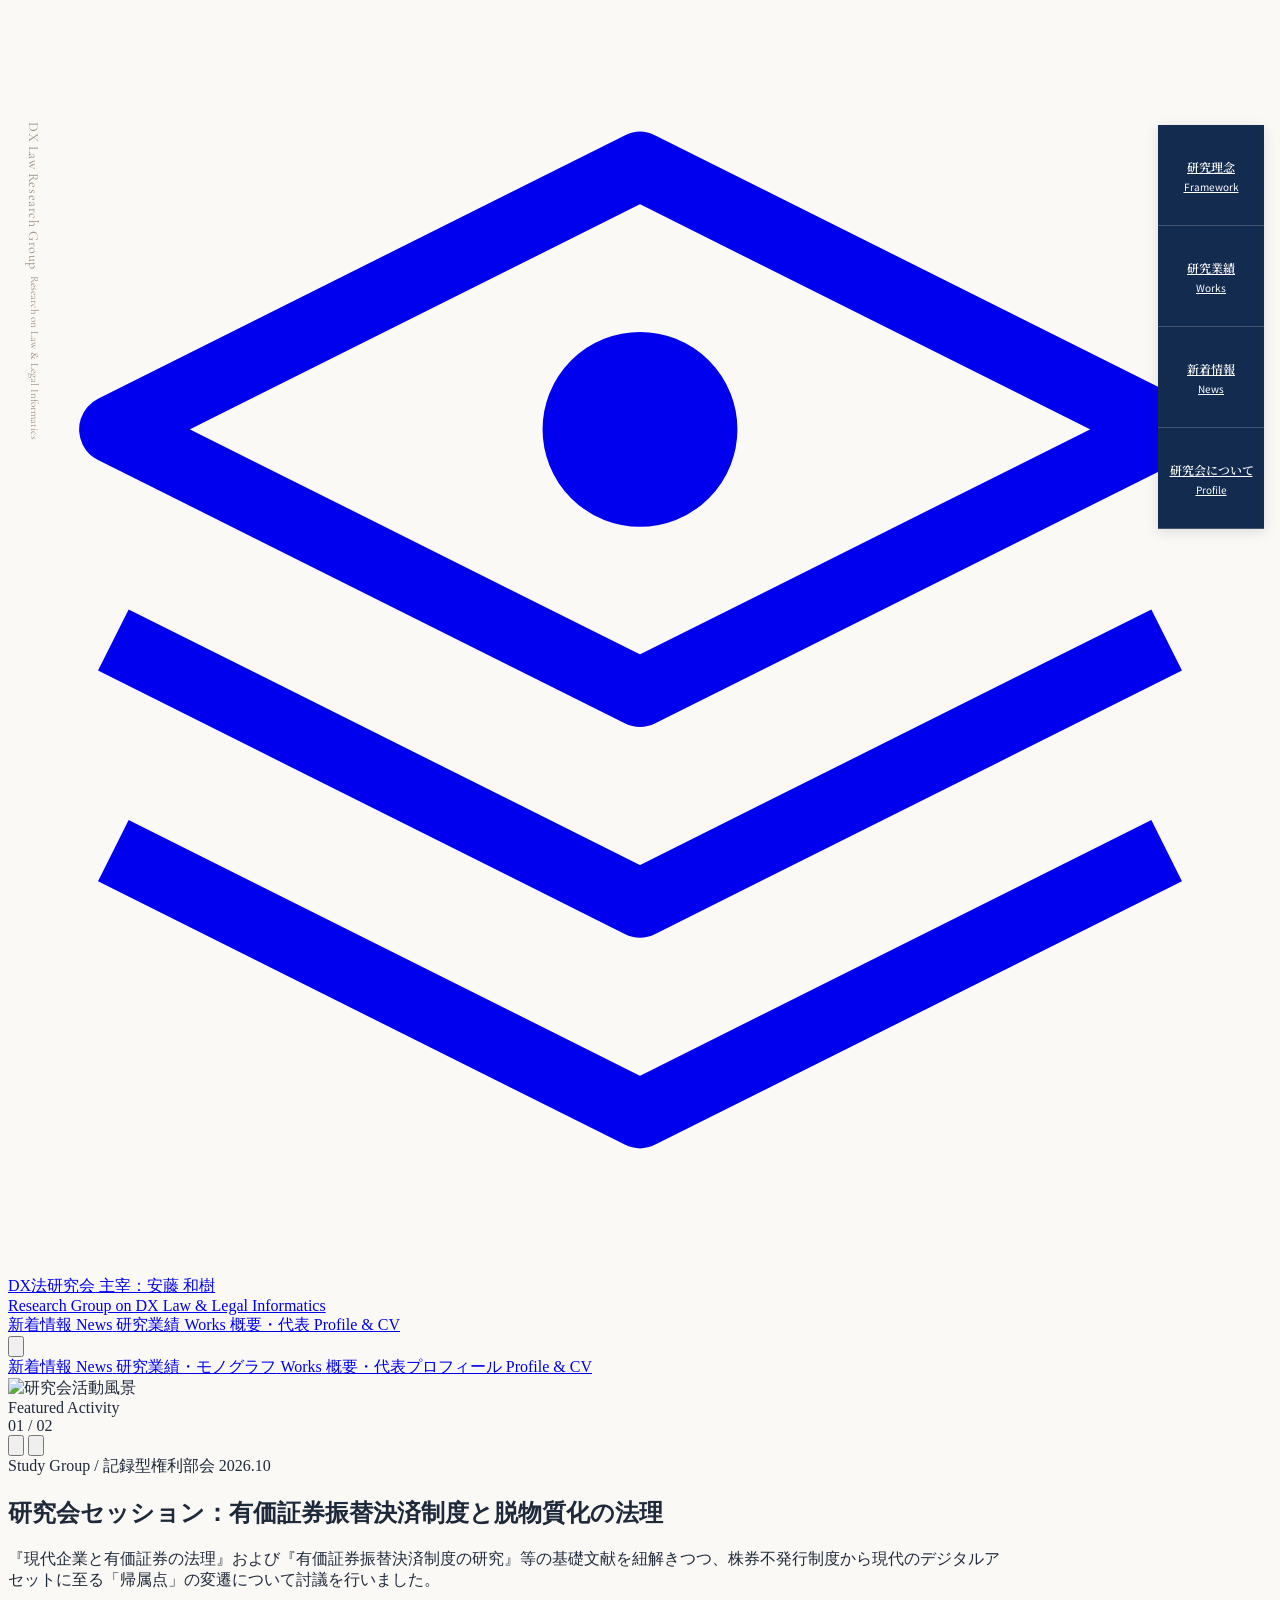
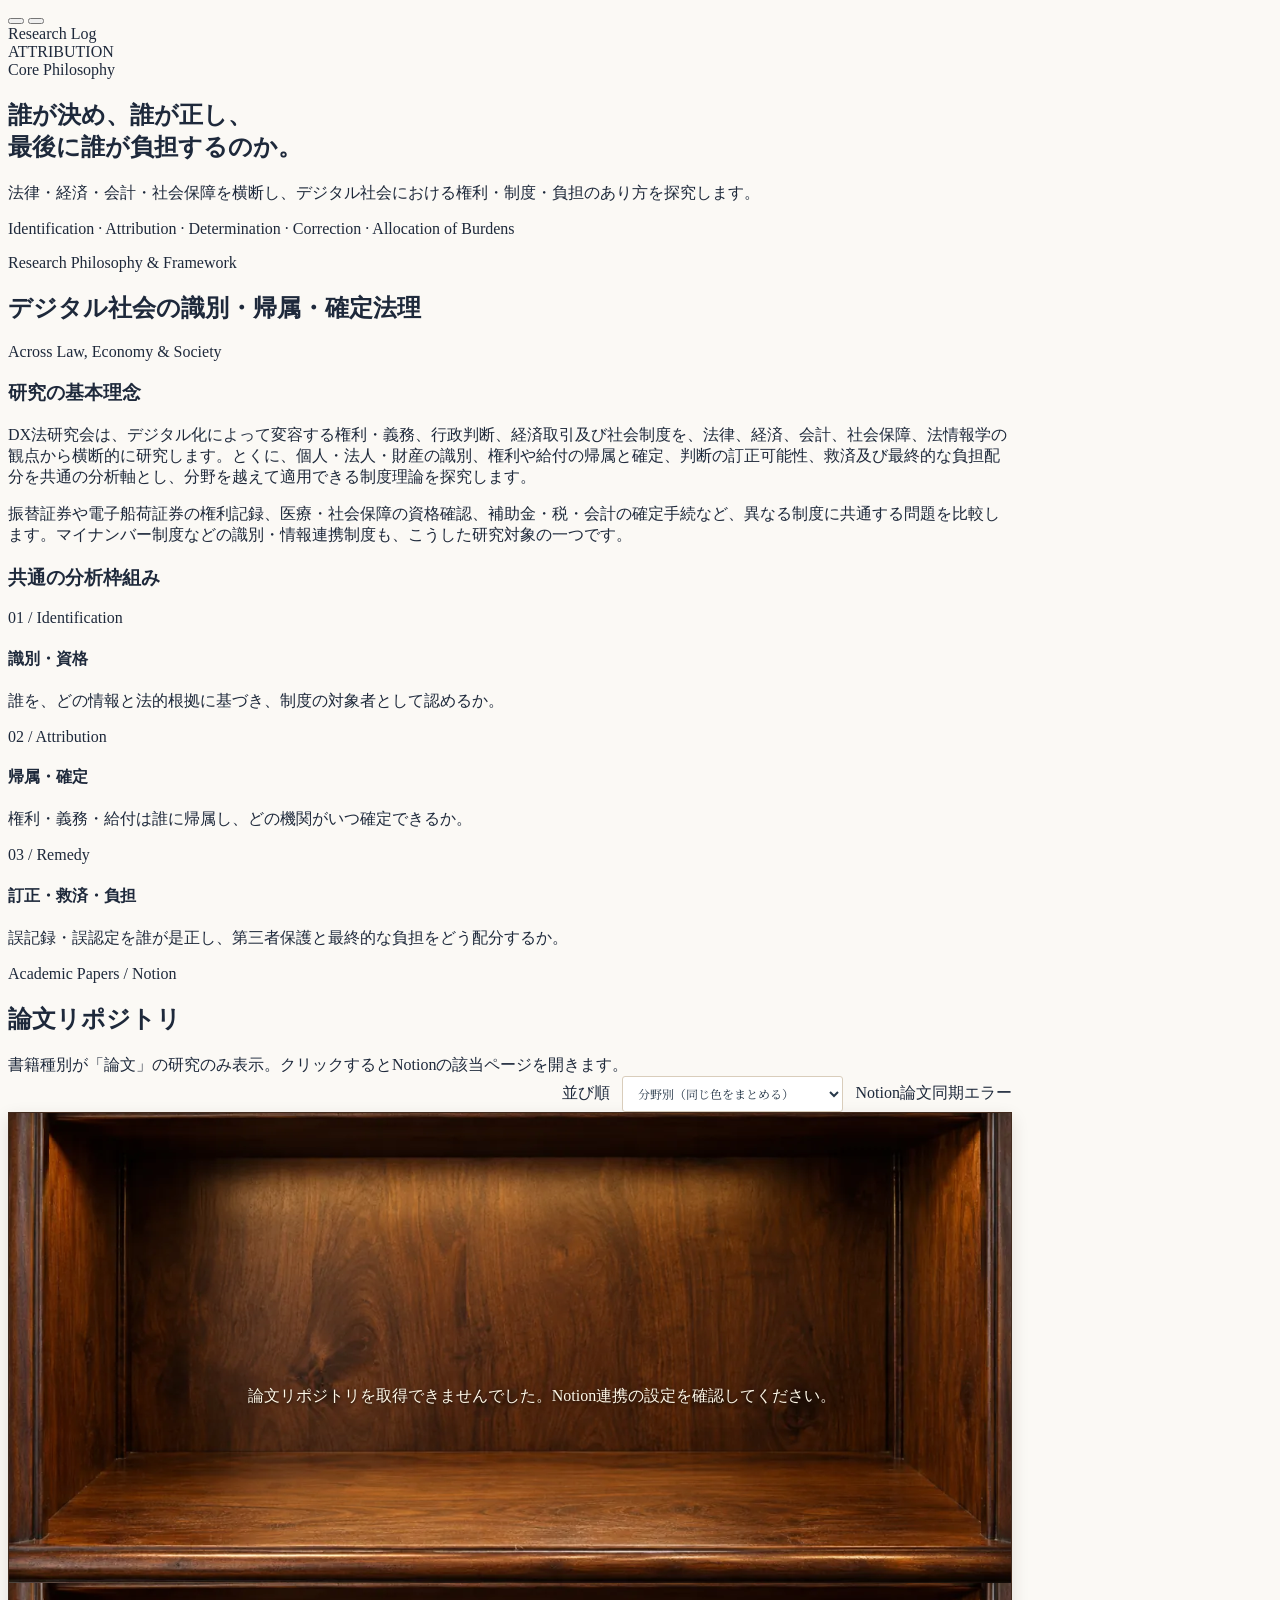
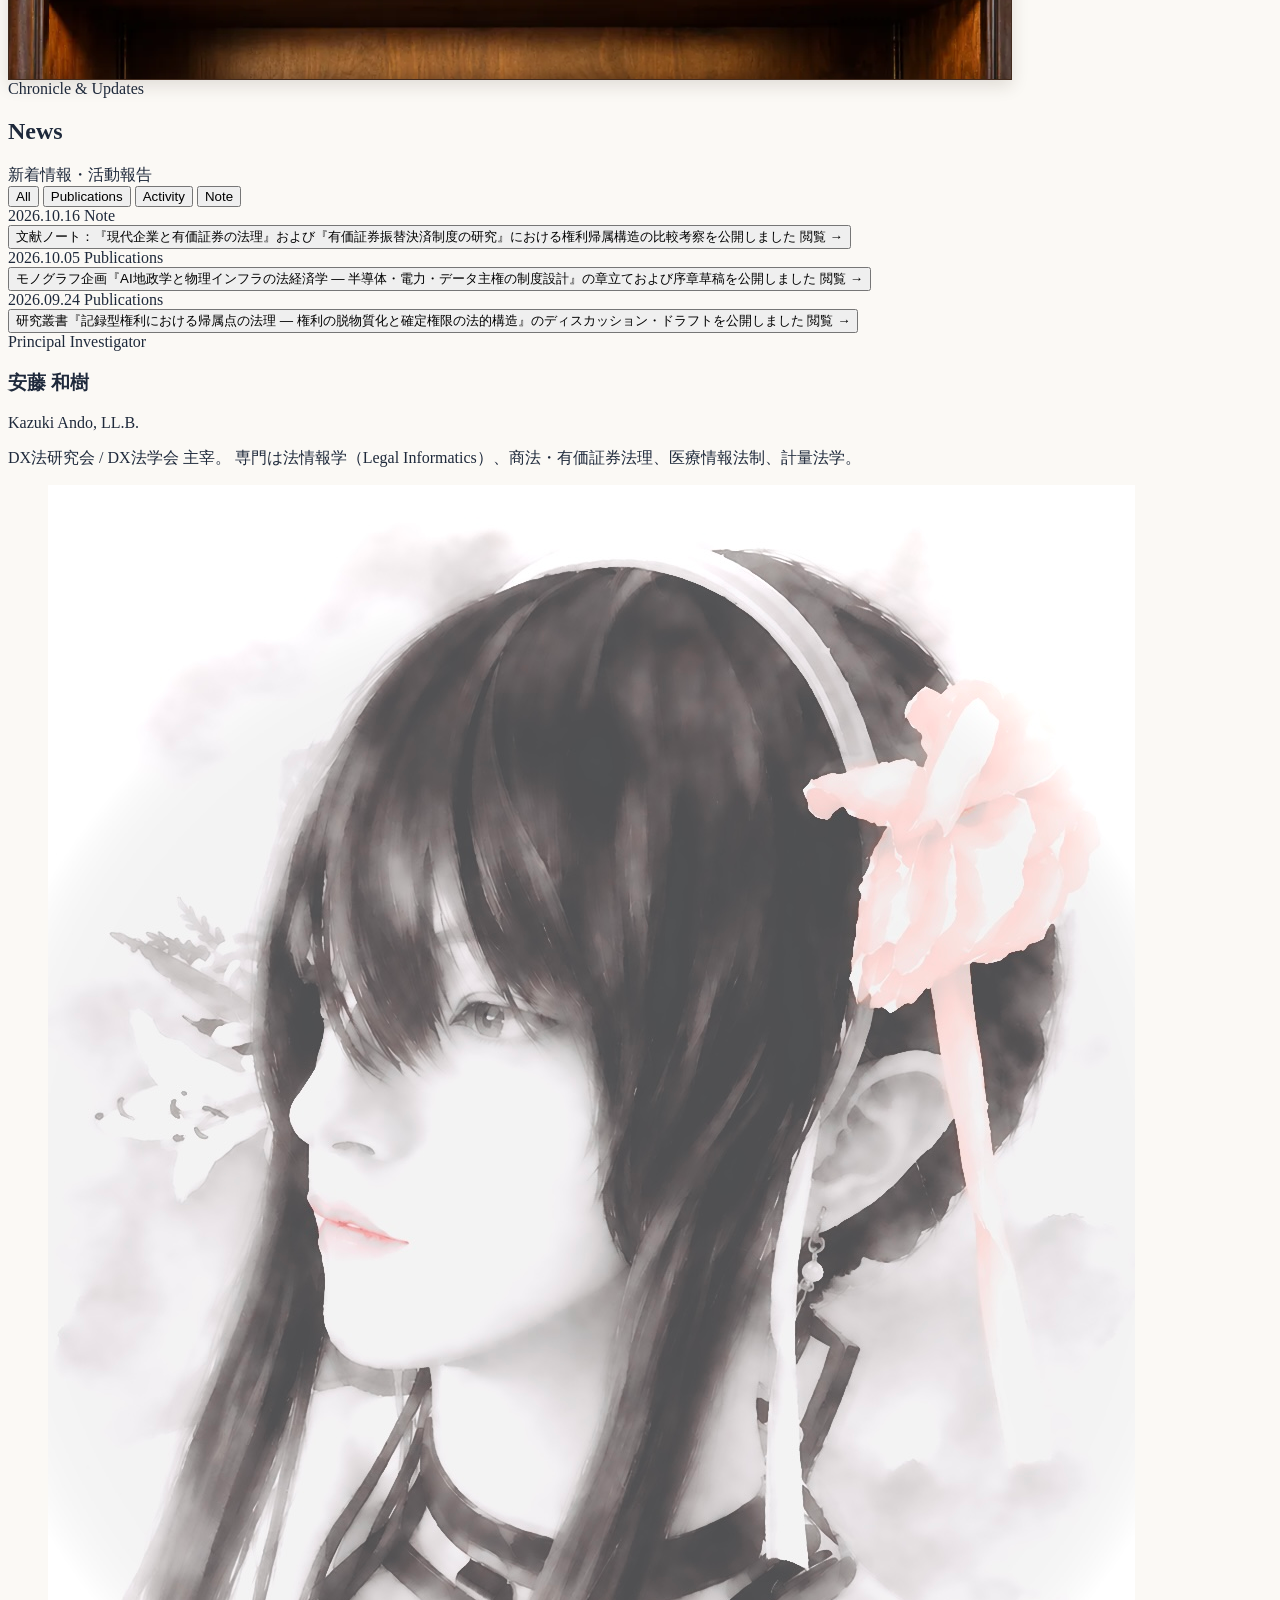
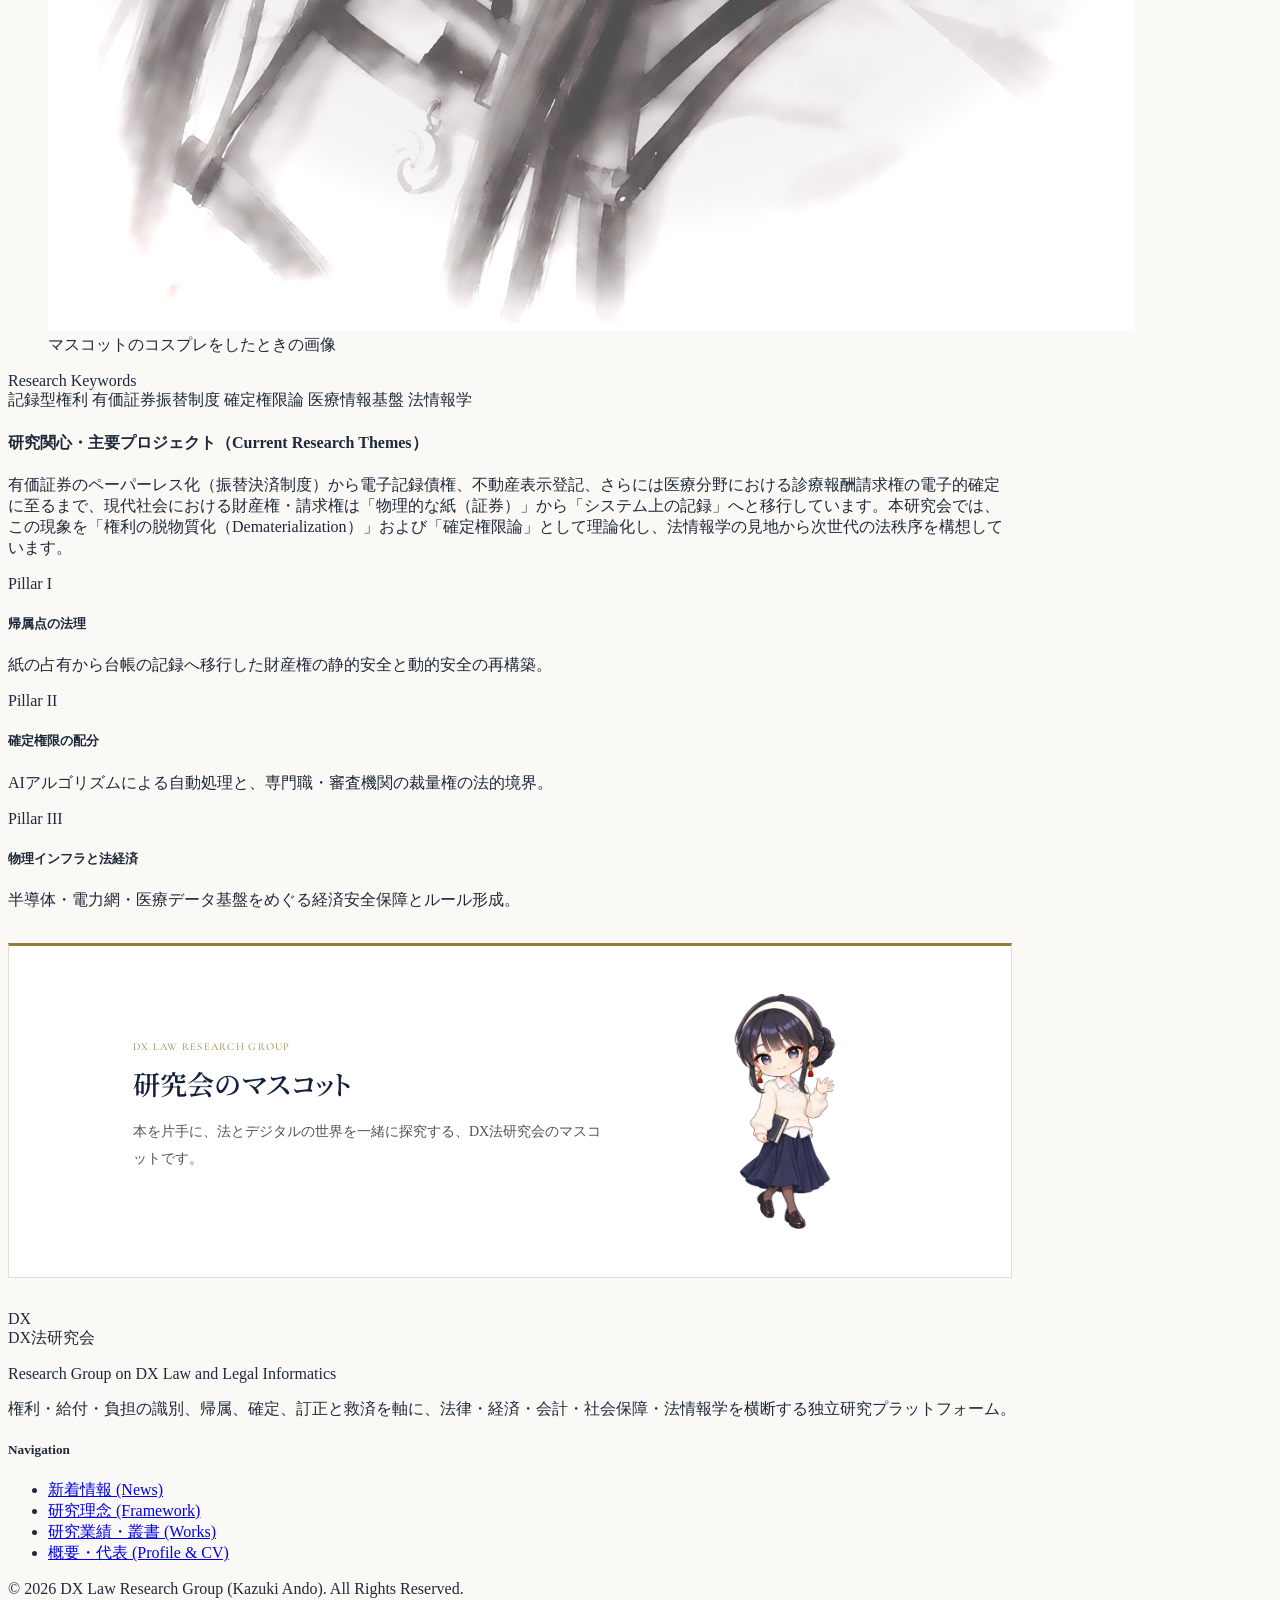
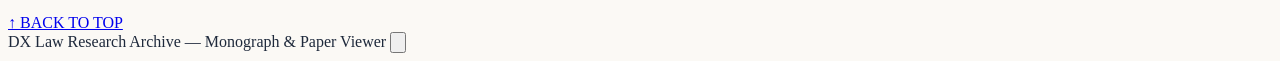
==== public/index.html @ a4e6bffa "Show six book spines per row on mobile bookshelf" ====
<!DOCTYPE html>
<html lang="ja" class="scroll-smooth">
<head>
  <meta charset="UTF-8">
  <meta name="viewport" content="width=device-width, initial-scale=1.0">
  <title>DX法研究会 | Research Group on DX Law and Legal Informatics</title>
  <meta name="description" content="DX法研究会は、権利・給付・負担の識別、帰属、確定、訂正可能性を軸に、法律・経済・会計・社会保障を横断してデジタル社会の制度設計を研究します。">
  <script src="https://cdn.tailwindcss.com"></script>
  <link rel="preconnect" href="https://fonts.googleapis.com">
  <link rel="preconnect" href="https://fonts.gstatic.com" crossorigin>
  <link href="https://fonts.googleapis.com/css2?family=Cormorant+Garamond:ital,wght@0,400;0,500;0,600;0,700;1,400;1,600&family=Noto+Sans+JP:wght@300;400;500;700&family=Noto+Serif+JP:wght@300;400;500;600;700&family=JetBrains+Mono:wght@400;500&display=swap" rel="stylesheet">
  <script>
    tailwind.config = {
      theme: {
        extend: {
          fontFamily: {
            serif: ['"Noto Serif JP"', 'serif'],
            sans: ['"Noto Sans JP"', 'sans-serif'],
            en: ['"Cormorant Garamond"', 'serif'],
            mono: ['"JetBrains Mono"', 'monospace'],
          },
          colors: {
            academic: {
              navy: '#14213D',
              deep: '#0B1323',
              crimson: '#6B1D24',
              gold: '#9A7B3E',
              goldlight: '#C5A880',
              paper: '#FBF9F5',
              stone: '#F2EFE9',
              line: '#E2DDD5'
            }
          }
        }
      }
    }
  </script>
  <style>
    body {
      background-color: #FBF9F5;
      color: #1E293B;
      font-feature-settings: "palt";
      background-image: radial-gradient(#14213D 0.35px, transparent 0.35px);
      background-size: 28px 28px;
      background-position: 0 0;
    }
    .bg-paper-overlay {
      background: linear-gradient(180deg, rgba(251,249,245,0.97) 0%, rgba(251,249,245,0.94) 100%);
    }
    /* 学術書のハードカバー装丁エフェクト */
    .book-cover {
      box-shadow: 
        inset 6px 0 10px rgba(0,0,0,0.35),
        inset -1px 0 2px rgba(255,255,255,0.25),
        8px 12px 24px -4px rgba(11, 19, 35, 0.22),
        2px 4px 6px -1px rgba(11, 19, 35, 0.12);
      position: relative;
    }
    .book-cover::before {
      content: '';
      position: absolute;
      top: 0;
      left: 10px;
      bottom: 0;
      width: 2px;
      background: linear-gradient(90deg, rgba(0,0,0,0.35), rgba(255,255,255,0.15));
      z-index: 10;
    }
    /* ナビゲーションの下線アニメーション */
    .nav-link {
      position: relative;
    }
    .nav-link::after {
      content: '';
      position: absolute;
      bottom: 0;
      left: 50%;
      width: 0;
      height: 1.5px;
      background-color: #9A7B3E;
      transition: all 0.3s cubic-bezier(0.4, 0, 0.2, 1);
      transform: translateX(-50%);
    }
    .nav-link:hover::after {
      width: 100%;
    }
    /* スクロールバー装飾 */
    ::-webkit-scrollbar {
      width: 6px;
      height: 6px;
    }
    ::-webkit-scrollbar-track {
      background: #F2EFE9;
    }
    ::-webkit-scrollbar-thumb {
      background: #9A7B3E;
    }
  
    .work-card { text-align:left; background:white; border:1px solid #e2ddd5; border-top:3px solid #14213D; padding:1.5rem; display:flex; flex-direction:column; min-height:260px; transition:box-shadow .2s,transform .2s; }
    .work-card:hover { box-shadow:0 8px 24px #1b2a4a14; transform:translateY(-3px); }
    .work-type { font-size:.72rem; color:#9a7b3e; margin-bottom:1rem; }
    .work-title { font-family:"Noto Serif JP",serif; font-size:1.05rem; font-weight:600; line-height:1.7; color:#14213d; }
    .work-subtitle { font-size:.78rem; color:#6b7280; margin-top:.5rem; line-height:1.7; }
    .work-summary { font-size:.82rem; color:#647080; margin-top:1rem; line-height:1.8; display:-webkit-box; -webkit-line-clamp:3; -webkit-box-orient:vertical; overflow:hidden; }
    .work-more { margin-top:auto; padding-top:1.4rem; font-size:.78rem; color:#14213d; }
    .keyword-tag { font-family:"Noto Serif JP",serif; font-size:11px; padding:.25rem .625rem; background:#f2efe9; color:#14213d; border:1px solid #e2ddd5; }
    [hidden] { display:none !important; }

    /* Research archive bookshelf */
    .bookshelf { display:grid; grid-template-columns:repeat(4,minmax(0,1fr)); gap:2rem 0; padding:1.5rem 1rem 2rem; background:linear-gradient(180deg,#f5f0e7,#ebe3d5); border:1px solid #d9cdbb; box-shadow:inset 0 2px 16px #493a2010; }
    .shelf-slot { position:relative; display:flex; align-items:end; justify-content:center; padding:0 .65rem 18px; min-width:0; }
    .shelf-slot::after { content:''; position:absolute; left:0; right:0; bottom:0; height:18px; background:linear-gradient(#a98f6f 0 20%,#80694e 23%,#594731 75%,#d1bda0 80%); box-shadow:0 8px 10px #382b1a35; }
    .shelf-book { position:relative; display:flex; flex-direction:column; align-items:flex-start; width:100%; max-width:220px; min-height:300px; padding:1.55rem 1.2rem 1.2rem 1.55rem; text-align:left; color:#f9f5e9; border:1px solid #ffffff36; border-radius:2px 4px 4px 2px; background:#1b3048; box-shadow:inset 8px 0 9px #0004, inset -2px 0 2px #ffffff25, 5px 5px 10px #281b1455; transition:transform .2s,box-shadow .2s; overflow:hidden; }
    .shelf-book::before { content:''; position:absolute; inset:9px 9px 9px 14px; border:1px solid #d1bb8666; pointer-events:none; }
    .shelf-book:hover, .shelf-book:focus-visible { transform:translateY(-8px); box-shadow:inset 8px 0 9px #0004, 7px 14px 18px #281b1455; outline:2px solid #ad9566; outline-offset:3px; }
    .cover-navy { background:linear-gradient(120deg,#192b40,#263e58); }
    .cover-crimson { background:linear-gradient(120deg,#53262a,#793b3d); }
    .cover-forest { background:linear-gradient(120deg,#273e38,#38564b); }
    .cover-slate { background:linear-gradient(120deg,#363e48,#535c65); }
    .shelf-series { font-size:.66rem; color:#e5d0a2; letter-spacing:.08em; line-height:1.5; position:relative; }
    .shelf-rule { width:2.4rem; border-top:1px solid #cfb77e; margin:1rem 0; }
    .shelf-title { font-family:"Noto Serif JP",serif; font-weight:600; font-size:1.04rem; line-height:1.65; overflow-wrap:anywhere; position:relative; }
    .shelf-subtitle { margin-top:.65rem; font-family:"Noto Serif JP",serif; font-size:.7rem; line-height:1.65; color:#ede6d6; }
    .shelf-author { margin-top:auto; padding-top:1.3rem; font-family:"Noto Serif JP",serif; font-size:.7rem; color:#e8d9b8; }
    .shelf-open { margin-top:.65rem; font-size:.66rem; color:#e8d9b8; }
    .shelf-empty { grid-column:1/-1; padding:2rem; text-align:center; color:#5c5143; }
    @media(max-width:900px) { .bookshelf { grid-template-columns:repeat(2,minmax(0,1fr)); } }
    @media(max-width:420px) { .bookshelf { padding-left:.25rem; padding-right:.25rem; } .shelf-slot { padding-left:.35rem; padding-right:.35rem; } .shelf-book { min-height:280px; padding:1.4rem .9rem 1rem 1.2rem; } .shelf-title { font-size:.91rem; } }

    /* Vertical book spines on one continuous shelf */
    .bookshelf { display:flex; flex-wrap:nowrap; align-items:flex-end; justify-content:flex-start; gap:2px; overflow-x:auto; overscroll-behavior-inline:contain; padding:2.5rem 1.5rem 24px; background:linear-gradient(to bottom,transparent calc(100% - 20px),#b29a78 calc(100% - 20px),#80694e calc(100% - 15px),#594731 calc(100% - 5px),#cbb495 100%),linear-gradient(180deg,#f5f0e7,#e9dfd0); border:1px solid #d9cdbb; box-shadow:inset 0 2px 16px #493a2010; }
    .shelf-slot { flex:0 0 auto; display:flex; align-items:flex-end; padding:0; min-width:0; }
    .shelf-slot::after { display:none; }
    .shelf-book { display:flex; align-items:center; flex-direction:column; width:106px; min-width:106px; height:370px; min-height:370px; padding:18px 10px 15px; border-radius:3px 3px 0 0; box-shadow:inset 5px 0 8px #0005,inset -3px 0 5px #0004,2px 1px 5px #281b1450; }
    .shelf-book::before { inset:7px 6px; border:1px solid #d1bb8666; }
    .shelf-book:hover,.shelf-book:focus-visible { transform:translateY(-8px); }
    .shelf-series { width:100%; text-align:center; font-size:.59rem; line-height:1.35; min-height:2.7em; letter-spacing:0; }
    .shelf-rule { width:75%; margin:.45rem 0 .8rem; border-color:#cfb77e; }
    .shelf-title { writing-mode:vertical-rl; text-orientation:mixed; font-size:1rem; line-height:1.5; letter-spacing:.08em; max-height:225px; max-width:75px; overflow:hidden; text-align:left; }
    .shelf-subtitle,.shelf-open { display:none; }
    .shelf-author { margin-top:auto; padding-top:.5rem; font-size:.61rem; text-align:center; line-height:1.3; }
    .shelf-empty { flex:1 0 100%; }
    @media(max-width:420px) { .bookshelf { padding:1.5rem 1rem 24px; } .shelf-slot { padding:0; } .shelf-book { width:95px; min-width:95px; height:340px; min-height:340px; padding:16px 9px 13px; } .shelf-title { font-size:.9rem; max-height:210px; } }

    /* Restrained, matte cloth-bound spines */
    .cover-navy { background:#28394a; }
    .cover-crimson { background:#633a3d; }
    .cover-forest { background:#3e5149; }
    .cover-slate { background:#555c62; }
    .shelf-book { border-color:#ffffff18; box-shadow:inset 3px 0 0 #00000018, 2px 2px 4px #281b1426; }
    .shelf-book::before { border-color:#d5c5a04d; }
    .shelf-book:hover,.shelf-book:focus-visible { box-shadow:inset 3px 0 0 #00000018, 3px 7px 8px #281b1433; }

    /* Photographic walnut bookcase, warm library lighting */
    .bookshelf { background: #432717 url("[data-uri]") center center / 100% 100% no-repeat; border: 1px solid #412a1d; padding: 3rem 3rem 52px; min-height: 470px; box-shadow: inset 0 0 24px #1c100c66, 0 6px 16px #35231622; }
    .shelf-book { box-shadow: inset 3px 0 0 #0002, 3px 5px 8px #120b0980; }
    .shelf-book:hover,.shelf-book:focus-visible { box-shadow: inset 3px 0 0 #0002, 5px 12px 13px #120b0980; }
    .shelf-empty { color: #fff8e7; text-shadow:0 1px 3px #1c100c; }
    @media (max-width: 420px) { .bookshelf { min-height:420px; padding:2rem 1rem 45px; background-size:auto 100%; background-position:center; } }

    /* Cloth-bound academic books */
    .shelf-book { background-image:url("[data-uri]"); background-size:240px auto; background-blend-mode:soft-light; border:1px solid #fff2; border-radius:4px 3px 1px 1px; box-shadow:inset 3px 0 5px #0005,inset -2px 0 3px #0005,3px 5px 7px #10090588; }
    .shelf-book::before { inset:8px 7px; border:0; border-top:2px double #d2bd8a99; border-bottom:2px double #d2bd8a99; }
    .shelf-book:hover,.shelf-book:focus-visible { box-shadow:inset 3px 0 5px #0005,inset -2px 0 3px #0005,5px 12px 12px #10090599; }
    .shelf-title { color:#f1e5c8; text-shadow:0 1px 1px #120d0a99; }
    .shelf-series,.shelf-author { color:#e6d4ad; text-shadow:0 1px 1px #130c0b99; }
    .shelf-slot:nth-child(4n+2) .shelf-book { height:355px; min-height:355px; }
    .shelf-slot:nth-child(4n+3) .shelf-book { height:365px; min-height:365px; }
    @media(max-width:420px) { .shelf-slot:nth-child(4n+2) .shelf-book { height:325px; min-height:325px; } .shelf-slot:nth-child(4n+3) .shelf-book { height:335px; min-height:335px; } }

    /* Grow the archive by adding shelves as books wrap. */
    .bookshelf { flex-wrap:wrap; align-content:start; justify-content:flex-start; gap:0 2px; overflow:visible; padding:0 3rem; min-height:470px; background-size:100% 470px; background-repeat:repeat-y; background-position:top center; }
    .shelf-slot { height:470px; padding:0 0 52px; align-items:flex-end; }
    .shelf-empty { height:470px; display:flex; align-items:center; justify-content:center; }
    @media(max-width:420px) {
      .bookshelf { padding:0 1rem; min-height:420px; background-size:100% 420px; background-position:top center; }
      .shelf-slot { height:420px; padding:0 0 45px; }
      .shelf-empty { height:420px; }
    }

    /* Keep every book the same height. */
    .shelf-slot:nth-child(n) .shelf-book { height:370px; min-height:370px; }
    @media(max-width:420px) { .shelf-slot:nth-child(n) .shelf-book { height:340px; min-height:340px; } }

    /* Wide-screen marginalia */
    .desktop-marginalia { display:none; }
    @media (min-width: 1500px) {
      .desktop-marginalia { display:block; position:fixed; top:145px; z-index:20; width:min(164px,calc((100vw - 1152px)/2 - 42px)); font-family:"Noto Serif JP",serif; color:#536071; }
      .desktop-marginalia.left { left:max(20px,calc((100vw - 1500px)/2 + 20px)); }
      .desktop-marginalia.right { right:max(20px,calc((100vw - 1500px)/2 + 20px)); }
      .marginalia-label { display:block; font-family:"Cormorant Garamond",serif; text-transform:uppercase; letter-spacing:.19em; font-size:11px; font-weight:600; color:#93794d; border-bottom:1px solid #cbbda4; padding-bottom:12px; margin-bottom:15px; }
      .marginalia-nav { display:flex; flex-direction:column; }
      .marginalia-nav a { font-size:11px; line-height:1.7; color:#435064; padding:9px 0; border-bottom:1px solid #e3ddd3; transition:color .2s; }
      .marginalia-nav a:hover,.marginalia-nav a:focus-visible { color:#9a7b3e; text-decoration:underline; text-underline-offset:4px; }
      .marginalia-caption { font-size:11px; line-height:2; color:#626b70; }
      .marginalia-keywords { list-style:none; padding:0; margin:16px 0 0; }
      .marginalia-keywords li { font-size:10px; line-height:1.8; padding:7px 0; border-top:1px solid #e3ddd3; }
      .marginalia-mark { margin-top:24px; font-family:"Cormorant Garamond",serif; font-size:22px; font-style:italic; color:#b6a17b; }
    }

    /* Desktop side identity and section navigation */
    .side-brand, .side-navigation { display:none; }
    @media (min-width:1024px) {
      .side-brand { display:flex; position:fixed; top:122px; left:24px; z-index:20; writing-mode:vertical-rl; gap:6px; font-family:"Cormorant Garamond",serif; color:#9a8c7c; line-height:1.2; }
      .side-brand span { font-size:14px; letter-spacing:.04em; }
      .side-brand small { font-size:11px; }
      .side-navigation { display:flex; flex-direction:column; position:fixed; z-index:35; top:125px; right:16px; width:106px; background:#142b50; box-shadow:0 3px 12px #14213d22; }
      .side-navigation a { min-height:76px; display:flex; flex-direction:column; align-items:center; justify-content:center; text-align:center; padding:12px 6px; border-bottom:1px solid #ffffff33; color:#fff; font-family:"Noto Serif JP",serif; transition:background .2s; }
      .side-navigation a:last-child { border-bottom:0; }
      .side-navigation a:hover,.side-navigation a:focus-visible { background:#2a4368; outline-offset:-3px; }
      .side-navigation span { font-size:12px; font-weight:600; line-height:1.5; }
      .side-navigation small { font-family:"Noto Sans JP",sans-serif; font-size:10px; line-height:1.3; margin-top:4px; font-weight:400; }
      main.max-w-6xl { width:calc(100% - 260px); }
      section[id] { scroll-margin-top:110px; }
    }
    .side-navigation a#contact-link svg { margin-bottom:6px; }
    .side-navigation a#contact-link { background:#1b365e; }

    @media (min-width:1024px) {
      .side-navigation a#contact-link { background:#f6f3ea; color:#334c45; padding:8px 4px 12px; border:1px solid #d8d7c9; }
      .side-navigation a#contact-link:hover,.side-navigation a#contact-link:focus-visible { background:#e9eee1; }
      .side-navigation a#contact-link .contact-post { display:block; width:84px; height:89px; margin:0 auto 2px; filter:drop-shadow(1px 3px 2px #1a261b26); }
      .side-navigation a#contact-link small { color:#6c7b70; }
    }

    .post-flap { transform-box:fill-box; transform-origin:top center; transition:transform .3s ease; }
    #contact-link:hover .post-flap, #contact-link:focus-visible .post-flap { transform:scaleY(.2) translateY(-4px); }
    @media (prefers-reduced-motion:reduce) { .post-flap { transition:none; } }
    @media (min-width:1024px) { .side-navigation a#contact-link .contact-post { height:106px; } }

    .side-destinations { display:none; }
    @media (min-width:1024px) {
      body.has-destinations .side-brand { display:none; }
      .side-destinations:not([hidden]) { display:flex; flex-direction:column; position:fixed; top:125px; left:16px; z-index:35; width:106px; padding:10px 7px; background:#f5f0e6; border:1px solid #d9cdb9; box-shadow:0 3px 12px #14213d18; }
      .destinations-label { padding:0 0 8px; text-align:center; font-family:"Noto Serif JP",serif; color:#8b724b; font-size:10px; letter-spacing:.16em; }
      .side-destinations a:not([hidden]) { display:flex; min-height:78px; flex-direction:column; align-items:center; justify-content:center; padding:7px 3px; border-top:1px solid #ded5c6; color:#283950; text-align:center; font-family:"Noto Serif JP",serif; font-size:11px; transition:background .2s; }
      .side-destinations a:hover,.side-destinations a:focus-visible { background:#e9e1d3; }
      .side-destinations small { color:#81735f; font-family:"Cormorant Garamond",serif; font-size:11px; }
      .destination-icon { color:#9a7b3e; font-family:serif; font-size:20px; line-height:1.2; margin-bottom:3px; }
    }

    /* Slightly wider spines on desktop; six equally-sized books per mobile shelf. */
    .shelf-book { width:76px; min-width:76px; padding-left:7px; padding-right:7px; }
    .shelf-title { max-width:52px; }
    @media(max-width:480px) {
      #works-grid.bookshelf { display:flex; flex-wrap:wrap; gap:0; overflow-x:hidden; padding-left:6px; padding-right:6px; }
      #works-grid .shelf-slot { flex:0 0 calc(100% / 6); width:calc(100% / 6); min-width:0; max-width:calc(100% / 6); margin:0; padding-left:0; padding-right:0; box-sizing:border-box; }
      #works-grid .shelf-book { width:100%; min-width:0; max-width:100%; padding-left:4px; padding-right:4px; box-sizing:border-box; }
      #works-grid .shelf-title { max-width:100%; font-size:.9rem; }
      #works-grid .shelf-series { font-size:.54rem; overflow-wrap:anywhere; }
    }

    .back-to-top { position:fixed; right:22px; bottom:max(22px,env(safe-area-inset-bottom)); z-index:50; width:52px; height:52px; display:flex; align-items:center; justify-content:center; flex-direction:column; gap:3px; border:1px solid #bba779; border-radius:50%; background:#14213d; color:#f4e9d0; box-shadow:0 4px 16px #14213d33; cursor:pointer; opacity:0; visibility:hidden; transform:translateY(8px); transition:opacity .2s,transform .2s,visibility .2s,background .2s; }
    .back-to-top.is-visible { opacity:1; visibility:visible; transform:translateY(0); }
    .back-to-top:hover { background:#263c58; transform:translateY(-3px); }
    .back-to-top:focus-visible { outline:3px solid #bba779; outline-offset:3px; }
    .back-to-top span { font-family:"Cormorant Garamond",serif; font-size:9px; letter-spacing:.14em; line-height:1; }
    @media(max-width:640px) { .back-to-top { width:48px; height:48px; right:16px; bottom:max(16px,env(safe-area-inset-bottom)); } }
    @media(prefers-reduced-motion:reduce) { .back-to-top { transition:none; } }
  
    .mascot-intro { display:flex; align-items:center; gap:1rem; margin:0 0 1.5rem; padding:.9rem 1rem; border:1px solid #e2ddd5; background:#fbf9f5; }
    .mascot-intro img { width:90px; height:106px; object-fit:contain; flex:none; }
    .mascot-intro p { font-family:"Noto Serif JP",serif; font-size:.8rem; color:#14213d; margin:.35rem 0 0; }
    .mascot-label { font-family:"Cormorant Garamond",serif; font-size:.66rem; letter-spacing:.12em; color:#9a7b3e; }
    @media(max-width:420px) { .mascot-intro img { width:72px; height:86px; } }
  
    .mascot-section { display:flex; align-items:center; justify-content:center; gap:clamp(1rem,5vw,4rem); margin:2rem 0; padding:clamp(1.5rem,4vw,3rem); background:#fff; border:1px solid #e2ddd5; border-top:3px solid #9a7b3e; }
    .mascot-copy { max-width:30rem; }
    .mascot-copy h2 { font-family:"Noto Serif JP",serif; color:#14213d; font-size:clamp(1.2rem,2.5vw,1.7rem); font-weight:600; margin:.6rem 0 1rem; }
    .mascot-copy p { font-size:.875rem; line-height:1.9; color:#57534e; }
    .mascot-section img { width:clamp(120px,20vw,210px); height:auto; object-fit:contain; flex:none; }
    @media(max-width:560px) { .mascot-section { gap:1rem; padding:1.5rem 1rem; } .mascot-section img { width:105px; } .mascot-copy p { font-size:.78rem; } }
  
    /* Notion 専門領域による色分け：ここへ系統と色を追加できます。 */
    .shelf-book.cover-admin { background-color:#49795b; background-blend-mode:multiply; }
    .paper-swatch.swatch-admin { background:#49795b; }
    .shelf-book.cover-finance { background-color:#273d5a; background-blend-mode:multiply; }
    .paper-swatch.swatch-finance { background:#273d5a; }
    .shelf-book.cover-medical { background-color:#844554; background-blend-mode:multiply; }
    .paper-swatch.swatch-medical { background:#844554; }
    .shelf-book.cover-info { background-color:#347276; background-blend-mode:multiply; }
    .paper-swatch.swatch-info { background:#347276; }
    .shelf-book.cover-civil { background-color:#82604d; background-blend-mode:multiply; }
    .paper-swatch.swatch-civil { background:#82604d; }
    .shelf-book.cover-economy { background-color:#897239; background-blend-mode:multiply; }
    .paper-swatch.swatch-economy { background:#897239; }
    .shelf-book.cover-literature { background-color:#6f5286; background-blend-mode:multiply; }
    .paper-swatch.swatch-literature { background:#6f5286; }
    .shelf-book.cover-maritime { background-color:#426780; background-blend-mode:multiply; }
    .paper-swatch.swatch-maritime { background:#426780; }
    .shelf-book.cover-labor { background-color:#945543; background-blend-mode:multiply; }
    .paper-swatch.swatch-labor { background:#945543; }
    .shelf-book.cover-history { background-color:#565f81; background-blend-mode:multiply; }
    .paper-swatch.swatch-history { background:#565f81; }
    .shelf-book.cover-other { background-color:#58636c; background-blend-mode:multiply; }
    .paper-swatch.swatch-other { background:#58636c; }
    .paper-color-legend { display:flex; flex-wrap:wrap; gap:.45rem 1rem; padding:0 0 1rem; align-items:center; }
    .paper-color-legend span { display:inline-flex; gap:.35rem; align-items:center; white-space:nowrap; font-family:"Noto Serif JP",serif; font-size:10px; color:#6b645b; }
    .paper-swatch { display:inline-block; width:10px; height:10px; border:1px solid #ffffff88; box-shadow:0 0 0 1px #00000017; border-radius:2px; flex:none; }
  
    /* A single continuous bookshelf, with adjacent books grouped by their discipline colours. */
    .paper-shelf-controls { display:flex; flex-wrap:wrap; align-items:center; justify-content:flex-end; gap:.6rem .8rem; }
    .paper-sort-select { padding:.48rem 2rem .48rem .65rem; min-height:36px; max-width:100%; font-family:"Noto Serif JP",serif; font-size:.75rem; border:1px solid #d9cdbb; border-radius:3px; background:#fff; color:#28394a; cursor:pointer; }
    .paper-sort-select:focus-visible { outline:2px solid #9a7b3e; outline-offset:2px; }
    /* Keep adjacent spines tight, including the boundary between subject colours. */
    .bookshelf { gap:0; column-gap:0; }
    .bookshelf .shelf-slot { margin:0; }
    @media(max-width:560px) {
      .paper-shelf-controls { justify-content:flex-start; }
    }
  </style>
</head>
<body class="font-sans antialiased selection:bg-academic-navy selection:text-white">
  <div class="bg-paper-overlay min-h-screen flex flex-col justify-between">

    <!-- Top CMS Status & Institutional Bar -->
    <div hidden class="bg-academic-deep text-stone-300 text-xs border-b border-stone-800/80 relative z-50">
      <div class="max-w-6xl mx-auto px-4 sm:px-8 h-9 flex items-center justify-between">
        <div class="flex items-center gap-3">
          <span class="relative flex h-2 w-2">
            <span id="cms-status-ping" class="animate-ping absolute inline-flex h-full w-full rounded-full bg-amber-400 opacity-75"></span>
            <span id="cms-status-dot" class="relative inline-flex rounded-full h-2 w-2 bg-amber-400"></span>
          </span>
          <span id="cms-status-text" class="font-mono text-[11px] tracking-tight text-stone-300">Syncing with Notion CMS...</span>
          <span id="cms-updated-at" class="hidden md:inline text-stone-500 font-mono text-[10px]"></span>
        </div>
        <div class="flex items-center gap-4">
          <button onclick="loadFromNotion()" class="hover:text-academic-goldlight transition flex items-center gap-1.5 text-[11px] font-mono tracking-tight group">
            <svg class="w-3.5 h-3.5 group-hover:rotate-180 transition-transform duration-500" fill="none" stroke="currentColor" viewBox="0 0 24 24"><path stroke-linecap="round" stroke-linejoin="round" stroke-width="1.8" d="M4 4v5h.582m15.356 2A8.001 8.001 0 004.582 9m0 0H9m11 11v-5h-.581m0 0a8.003 8.003 0 01-15.357-2m15.357 2H15"/></svg>
            <span>SYNC CMS</span>
          </button>
          <span class="text-stone-700 hidden sm:inline">|</span>
          <span class="hidden sm:inline font-en italic text-xs tracking-wider text-stone-400">Tokyo, Japan — Est. 2026</span>
        </div>
      </div>
    </div>

    <!-- Header -->
    <header class="sticky top-0 z-40 bg-[#FBF9F5]/90 backdrop-blur-md border-b border-academic-line transition-all">
      <div class="max-w-6xl mx-auto px-4 sm:px-8 h-24 flex items-center justify-between">
        <!-- Brand Identity -->
        <a href="#" class="group flex items-center gap-4">
          <!-- Academic Emblem SVG -->
          <div class="w-11 h-11 rounded-xs bg-academic-navy flex items-center justify-center text-academic-goldlight shadow-sm border border-academic-gold/40 group-hover:bg-academic-deep transition">
            <svg class="w-6 h-6" viewBox="0 0 24 24" fill="none" stroke="currentColor" stroke-width="1.3">
              <path d="M12 3L2 8l10 5 10-5-10-5z" stroke-linejoin="round"/>
              <path d="M2 16l10 5 10-5" stroke-linejoin="round"/>
              <path d="M2 12l10 5 10-5" stroke-linejoin="round"/>
              <circle cx="12" cy="8" r="1.2" fill="currentColor"/>
            </svg>
          </div>
          <div class="flex flex-col">
            <div class="flex items-baseline gap-3">
              <span class="font-serif text-xl sm:text-2xl font-bold tracking-widest text-academic-navy">DX法研究会</span>
              <span class="hidden sm:inline-block text-[11px] text-stone-500 font-serif border-l border-stone-300 pl-3">主宰：安藤 和樹</span>
            </div>
            <span class="font-en text-xs sm:text-sm tracking-[0.14em] text-stone-500 italic mt-0.5">
              Research Group on DX Law &amp; Legal Informatics
            </span>
          </div>
        </a>

        <!-- Desktop Navigation -->
        <nav class="hidden lg:flex items-center space-x-8 text-sm">
          <a href="#news" class="nav-link py-2 flex flex-col items-center group">
            <span class="font-serif font-medium text-stone-800 group-hover:text-academic-navy transition">新着情報</span>
            <span class="font-en text-[11px] tracking-[0.18em] uppercase text-academic-gold">News</span>
          </a>
          <a href="#works" class="nav-link py-2 flex flex-col items-center group">
            <span class="font-serif font-medium text-stone-800 group-hover:text-academic-navy transition">研究業績</span>
            <span class="font-en text-[11px] tracking-[0.18em] uppercase text-academic-gold">Works</span>
          </a>
          <a href="#study-groups" hidden class="nav-link py-2 flex flex-col items-center group">
            <span class="font-serif font-medium text-stone-800 group-hover:text-academic-navy transition">研究分科会</span>
            <span class="font-en text-[11px] tracking-[0.18em] uppercase text-academic-gold">Divisions</span>
          </a>
          <a href="#profile" class="nav-link py-2 flex flex-col items-center group">
            <span class="font-serif font-medium text-stone-800 group-hover:text-academic-navy transition">概要・代表</span>
            <span class="font-en text-[11px] tracking-[0.18em] uppercase text-academic-gold">Profile &amp; CV</span>
          </a>
        </nav>

        <!-- Mobile Menu Button -->
        <button onclick="toggleMobileMenu()" class="lg:hidden p-2.5 text-stone-700 hover:text-academic-navy border border-stone-300 bg-white/80">
          <svg class="w-5 h-5" fill="none" stroke="currentColor" viewBox="0 0 24 24"><path stroke-linecap="round" stroke-linejoin="round" stroke-width="1.8" d="M4 6h16M4 12h16M4 18h16"/></svg>
        </button>
      </div>

      <!-- Mobile Navigation Drawer -->
      <div id="mobile-menu" class="hidden lg:hidden bg-[#FBF9F5] border-b border-academic-line px-6 py-5 space-y-3">
        <a href="#news" onclick="toggleMobileMenu()" class="block py-2 border-b border-stone-200/70 flex justify-between items-center">
          <span class="font-serif font-medium text-stone-800">新着情報</span>
          <span class="font-en text-xs uppercase tracking-widest text-academic-gold">News</span>
        </a>
        <a href="#works" onclick="toggleMobileMenu()" class="block py-2 border-b border-stone-200/70 flex justify-between items-center">
          <span class="font-serif font-medium text-stone-800">研究業績・モノグラフ</span>
          <span class="font-en text-xs uppercase tracking-widest text-academic-gold">Works</span>
        </a>
        <a href="#study-groups" hidden onclick="toggleMobileMenu()" class="block py-2 border-b border-stone-200/70 flex justify-between items-center">
          <span class="font-serif font-medium text-stone-800">研究分科会</span>
          <span class="font-en text-xs uppercase tracking-widest text-academic-gold">Study Groups</span>
        </a>
        <a href="#profile" onclick="toggleMobileMenu()" class="block py-2 flex justify-between items-center">
          <span class="font-serif font-medium text-stone-800">概要・代表プロフィール</span>
          <span class="font-en text-xs uppercase tracking-widest text-academic-gold">Profile &amp; CV</span>
        </a>
      </div>
    </header>


    <div class="side-brand" aria-hidden="true">
      <span>DX Law Research Group</span>
      <small>Research on Law &amp; Legal Informatics</small>
    </div>
    <nav id="side-destinations" class="side-destinations" aria-label="関連サイト" hidden>
      <span class="destinations-label">寄り道</span>
      <a id="destination-creative" hidden target="_blank" rel="noopener noreferrer">
        <span class="destination-icon" aria-hidden="true">✎</span><span>創作室</span><small>Creative</small>
      </a>
      <a id="destination-jazz" hidden target="_blank" rel="noopener noreferrer">
        <span class="destination-icon" aria-hidden="true">♪</span><span>Jazz Bar</span><small>音楽</small>
      </a>
      <a id="destination-cafe" hidden target="_blank" rel="noopener noreferrer">
        <span class="destination-icon" aria-hidden="true">☕</span><span>喫茶室</span><small>Café</small>
      </a>
    </nav>
    <nav class="side-navigation" aria-label="研究会のページ内ナビゲーション">
      <a href="#framework"><span>研究理念</span><small>Framework</small></a>
      <a href="#works"><span>研究業績</span><small>Works</small></a>
      <a href="#study-groups" hidden><span>研究分科会</span><small>Study Groups</small></a>
      <a href="#news"><span>新着情報</span><small>News</small></a>
      <a href="#profile"><span>研究会について</span><small>Profile</small></a>
      <a id="contact-link" hidden href="#" aria-label="メールでお問い合わせ">
        <svg class="contact-post" viewBox="0 0 100 126" aria-hidden="true" xmlns="http://www.w3.org/2000/svg">
          <ellipse cx="49" cy="121" rx="24" ry="3" fill="#789082" opacity=".22"/>
          <path d="M45 71h10v49H45z" fill="#7d6047" stroke="#514339" stroke-width="1.4"/>
          <path d="M46 73h2v44h-2" fill="#b19570" opacity=".6"/>
          <path d="M17 68V34C17 19 27 9 41 9h16c14 0 24 10 24 25v34z" fill="#b93232" stroke="#762b2c" stroke-width="1.7"/>
          <path d="M17 34C17 19 27 9 41 9h16c14 0 24 10 24 25H17z" fill="#d54b43"/>
          <path d="M18 35h62v32H18z" fill="#c43837"/>
          <rect x="29" y="38" width="40" height="8" rx="1" fill="#532b2b"/>
          <g class="post-flap"><rect x="28" y="36" width="42" height="9" rx="1.5" fill="#d95b4f" stroke="#7b302f" stroke-width="1"/><path d="M32 39h34" stroke="#f5a199" stroke-width=".8" opacity=".8"/></g>
          <rect x="38" y="53" width="22" height="7" rx="1" fill="#fff5df"/>
          <text x="49" y="58.1" text-anchor="middle" fill="#a53a36" font-family="Georgia,serif" font-size="5.2" letter-spacing=".7">POST</text>
          <path d="M80 30h8v-9" fill="none" stroke="#a88141" stroke-width="2" stroke-linecap="round"/>
          <path d="M86 21h6v7h-6z" fill="#dfb553" stroke="#a88141" stroke-width=".8"/>
          <path d="M20 27c3-7 9-12 16-14" fill="none" stroke="#f4a29a" stroke-width="2" stroke-linecap="round" opacity=".65"/>
          <path d="M35 71h28" stroke="#514339" stroke-width="2" stroke-linecap="round"/>
        </svg>
        <span>お問い合わせ</span><small>Contact</small>
      </a>
    </nav>

    <main class="max-w-6xl mx-auto px-4 sm:px-8 pt-10 pb-24 flex-1 w-full">

      <!-- Editorial Hero Slider -->
      <section class="mb-20">
        <div class="bg-white border border-academic-line shadow-sm relative">
          <!-- Decorative Corner Accents -->
          <div class="hidden sm:block absolute -top-1.5 -left-1.5 w-3 h-3 border-t-2 border-l-2 border-academic-gold z-20"></div>
          <div class="hidden sm:block absolute -top-1.5 -right-1.5 w-3 h-3 border-t-2 border-r-2 border-academic-gold z-20"></div>
          <div class="hidden sm:block absolute -bottom-1.5 -left-1.5 w-3 h-3 border-b-2 border-l-2 border-academic-gold z-20"></div>
          <div class="hidden sm:block absolute -bottom-1.5 -right-1.5 w-3 h-3 border-b-2 border-r-2 border-academic-gold z-20"></div>

          <div class="grid grid-cols-1 lg:grid-cols-12">
            <!-- Image Viewport -->
            <div class="lg:col-span-7 xl:col-span-8 relative bg-academic-deep aspect-[16/10] sm:aspect-[16/9] overflow-hidden group">
              <img id="slide-image" src="" alt="研究会活動風景" class="w-full h-full object-cover opacity-90 transition-all duration-1000 ease-out group-hover:scale-105">
              <div class="absolute inset-0 bg-gradient-to-t from-academic-deep/80 via-academic-deep/20 to-transparent"></div>
              
              <!-- Top Overlay Label -->
              <div class="absolute top-4 left-4 flex items-center gap-2">
                <span class="px-2.5 py-1 bg-academic-deep/75 backdrop-blur-md text-academic-goldlight font-en text-xs tracking-[0.2em] uppercase border border-white/10">
                  Featured Activity
                </span>
              </div>

              <!-- Bottom Controls -->
              <div class="absolute bottom-4 left-4 right-4 flex items-center justify-between text-white">
                <div class="flex items-center gap-3 bg-academic-deep/75 backdrop-blur-md px-3.5 py-1.5 border border-white/10">
                  <span id="slide-counter" class="font-mono text-xs tracking-widest text-academic-goldlight">01 / 04</span>
                </div>
                <div class="flex gap-1">
                  <button onclick="prevSlide()" class="p-2.5 bg-academic-deep/75 hover:bg-academic-navy text-white transition backdrop-blur-md border border-white/10" aria-label="前へ">
                    <svg class="w-4 h-4" fill="none" stroke="currentColor" viewBox="0 0 24 24"><path stroke-linecap="round" stroke-linejoin="round" stroke-width="1.8" d="M15 19l-7-7 7-7"/></svg>
                  </button>
                  <button onclick="nextSlide()" class="p-2.5 bg-academic-deep/75 hover:bg-academic-navy text-white transition backdrop-blur-md border border-white/10" aria-label="次へ">
                    <svg class="w-4 h-4" fill="none" stroke="currentColor" viewBox="0 0 24 24"><path stroke-linecap="round" stroke-linejoin="round" stroke-width="1.8" d="M9 5l7 7-7 7"/></svg>
                  </button>
                </div>
              </div>
            </div>

            <!-- Editorial Caption Panel -->
            <div class="lg:col-span-5 xl:col-span-4 p-7 sm:p-9 flex flex-col justify-between bg-white border-t lg:border-t-0 lg:border-l border-academic-line relative">
              <div>
                <div class="flex items-center justify-between gap-2 mb-4 pb-3 border-b border-stone-100">
                  <span id="slide-tag" class="text-[11px] font-medium tracking-wider uppercase px-2.5 py-0.5 bg-academic-stone text-academic-navy border border-academic-line">Loading...</span>
                  <span id="slide-date" class="font-mono text-xs text-academic-gold font-medium"></span>
                </div>
                <h2 id="slide-title" class="font-serif text-lg sm:text-xl font-bold text-stone-900 leading-relaxed mb-4">データ取得中...</h2>
                <p id="slide-desc" class="text-xs sm:text-sm text-stone-600 leading-relaxed font-normal"></p>
              </div>

              <div class="mt-8 pt-4 border-t border-stone-100 flex items-center justify-between">
                <div id="slide-dots" class="flex gap-2"></div>
                <span class="font-en italic text-xs text-stone-400">Research Log</span>
              </div>
            </div>
          </div>
        </div>
      </section>

      <section class="my-20 relative py-14 px-6 sm:px-14 bg-gradient-to-b from-academic-stone/70 via-academic-stone/40 to-academic-stone/70 border-y border-academic-line text-center overflow-hidden">
        <!-- Subtle Watermark -->
        <div class="pointer-events-none select-none absolute inset-0 flex items-center justify-center opacity-[0.035]">
          <span class="font-en text-7xl sm:text-9xl italic font-bold tracking-widest text-academic-navy">ATTRIBUTION</span>
        </div>

        <div class="max-w-3xl mx-auto relative z-10">
          <div class="flex items-center justify-center gap-3 mb-5">
            <span class="h-[1px] w-10 bg-academic-gold"></span>
            <span class="font-en text-xs uppercase tracking-[0.25em] text-academic-gold font-semibold">Core Philosophy</span>
            <span class="h-[1px] w-10 bg-academic-gold"></span>
          </div>
          <h2 class="font-serif text-2xl sm:text-3xl md:text-4xl text-academic-navy font-semibold leading-relaxed tracking-wider">
            誰が決め、誰が正し、<br class="hidden sm:inline">最後に誰が負担するのか。
          </h2>
          <p class="mt-5 text-sm sm:text-base font-serif text-stone-600 leading-loose">
            法律・経済・会計・社会保障を横断し、デジタル社会における権利・制度・負担のあり方を探究します。
          </p>
          <p class="mt-4 font-en text-sm sm:text-base italic text-stone-500 tracking-wider">
            Identification &middot; Attribution &middot; Determination &middot; Correction &middot; Allocation of Burdens
          </p>
        </div>
      </section>

      <!-- Cross-disciplinary research philosophy -->
      <section id="framework" class="mb-24 scroll-mt-8" aria-labelledby="framework-title">
        <div class="flex flex-wrap items-end justify-between gap-3 border-b-2 border-academic-navy pb-4 mb-7">
          <div>
            <span class="font-en text-xs uppercase tracking-[0.2em] text-academic-gold font-semibold">Research Philosophy &amp; Framework</span>
            <h2 id="framework-title" class="font-serif text-2xl sm:text-3xl text-academic-navy font-bold mt-2">デジタル社会の識別・帰属・確定法理</h2>
          </div>
          <span class="font-en italic text-sm text-stone-500">Across Law, Economy &amp; Society</span>
        </div>

        <div class="grid grid-cols-1 lg:grid-cols-12 gap-6 mb-8">
          <div class="lg:col-span-12 bg-white border border-academic-line p-6 sm:p-8">
            <h3 class="font-serif text-base sm:text-lg text-academic-navy font-bold mb-4">研究の基本理念</h3>
            <p class="font-serif text-sm text-stone-700 leading-loose">
              DX法研究会は、デジタル化によって変容する権利・義務、行政判断、経済取引及び社会制度を、法律、経済、会計、社会保障、法情報学の観点から横断的に研究します。とくに、個人・法人・財産の識別、権利や給付の帰属と確定、判断の訂正可能性、救済及び最終的な負担配分を共通の分析軸とし、分野を越えて適用できる制度理論を探究します。
            </p>
            <p class="font-serif text-xs text-stone-600 leading-loose mt-4">
              振替証券や電子船荷証券の権利記録、医療・社会保障の資格確認、補助金・税・会計の確定手続など、異なる制度に共通する問題を比較します。マイナンバー制度などの識別・情報連携制度も、こうした研究対象の一つです。
            </p>
          </div>
        </div>

        <div class="mb-9">
          <h3 class="font-serif font-bold text-base text-academic-navy mb-4">共通の分析枠組み</h3>
          <div class="grid grid-cols-1 sm:grid-cols-3 gap-3">
            <div class="bg-academic-stone/65 border border-academic-line p-5">
              <span class="font-en text-sm text-academic-gold italic">01 / Identification</span>
              <h4 class="font-serif text-base text-academic-navy font-bold mt-2 mb-2">識別・資格</h4>
              <p class="text-xs text-stone-600 leading-relaxed">誰を、どの情報と法的根拠に基づき、制度の対象者として認めるか。</p>
            </div>
            <div class="bg-academic-stone/65 border border-academic-line p-5">
              <span class="font-en text-sm text-academic-gold italic">02 / Attribution</span>
              <h4 class="font-serif text-base text-academic-navy font-bold mt-2 mb-2">帰属・確定</h4>
              <p class="text-xs text-stone-600 leading-relaxed">権利・義務・給付は誰に帰属し、どの機関がいつ確定できるか。</p>
            </div>
            <div class="bg-academic-stone/65 border border-academic-line p-5">
              <span class="font-en text-sm text-academic-gold italic">03 / Remedy</span>
              <h4 class="font-serif text-base text-academic-navy font-bold mt-2 mb-2">訂正・救済・負担</h4>
              <p class="text-xs text-stone-600 leading-relaxed">誤記録・誤認定を誰が是正し、第三者保護と最終的な負担をどう配分するか。</p>
            </div>
          </div>
        </div>

      </section>

      <!-- Works & Monographs Section -->
      <section id="works" class="mb-24">
        <div class="flex flex-col sm:flex-row sm:items-end justify-between border-b-2 border-academic-navy pb-3.5 mb-8 gap-4">
          <div>
            <span class="font-en text-xs uppercase tracking-[0.2em] text-academic-gold font-semibold block">Academic Papers / Notion</span>
            <div class="flex flex-wrap items-baseline gap-3 mt-0.5">
              <h2 class="font-serif text-2xl font-bold text-academic-navy">論文リポジトリ</h2>
              <span class="text-xs text-stone-500 font-serif">書籍種別が「論文」の研究のみ表示。クリックするとNotionの該当ページを開きます。</span>
            </div>
          </div>
          <div class="paper-shelf-controls">
            <label for="paper-sort" class="font-serif text-xs text-stone-600">並び順</label>
            <select id="paper-sort" class="paper-sort-select" onchange="setPaperSort(this.value)" aria-label="論文の並び順">
              <option value="color" selected>分野別（同じ色をまとめる）</option>
              <option value="id">論文ID順</option>
              <option value="title">タイトル順</option>
              <option value="updated">更新日順（新しい順）</option>
            </select>
            <span id="paper-sync-status" class="text-xs font-serif text-stone-500" role="status" aria-live="polite">Notionと同期中…</span>
          </div>
        </div>

        <div id="works-grid" class="bookshelf" aria-label="論文の本棚" aria-live="polite">
          <p class="shelf-empty">Notionの論文リポジトリを読み込んでいます...</p>
        </div>

      </section>

      <!-- News section (study groups reserved for future activation) -->
      <div class="grid grid-cols-1 lg:grid-cols-12 gap-12 mb-24">
        <!-- News Column -->
        <section id="news" class="lg:col-span-12">
          <div class="flex flex-col sm:flex-row sm:items-end justify-between border-b-2 border-academic-navy pb-3.5 mb-6 gap-4">
            <div>
              <span class="font-en text-xs uppercase tracking-[0.2em] text-academic-gold font-semibold block">Chronicle &amp; Updates</span>
              <div class="flex items-baseline gap-3 mt-0.5">
                <h2 class="font-serif text-2xl font-bold text-academic-navy">News</h2>
                <span class="text-xs text-stone-500 font-serif">新着情報・活動報告</span>
              </div>
            </div>
            <div class="flex flex-wrap gap-1.5 text-xs">
              <button onclick="filterNews('all')" data-filter="all" class="news-filter-btn px-3 py-1 bg-academic-navy text-white font-mono text-[11px] transition">All</button>
              <button onclick="filterNews('Publications')" data-filter="Publications" class="news-filter-btn px-3 py-1 bg-academic-stone text-stone-700 hover:bg-stone-300/70 font-mono text-[11px] transition">Publications</button>
              <button onclick="filterNews('Activity')" data-filter="Activity" class="news-filter-btn px-3 py-1 bg-academic-stone text-stone-700 hover:bg-stone-300/70 font-mono text-[11px] transition">Activity</button>
              <button onclick="filterNews('Note')" data-filter="Note" class="news-filter-btn px-3 py-1 bg-academic-stone text-stone-700 hover:bg-stone-300/70 font-mono text-[11px] transition">Note</button>
            </div>
          </div>

          <div id="news-list" class="divide-y divide-academic-line bg-white border border-academic-line px-5 sm:px-7 shadow-2xs">
            <div class="py-10 text-center text-sm text-stone-400 font-serif">Notionから新着情報を読み込んでいます...</div>
          </div>
        </section>

        <!-- Study Groups: inactive, preserve for later activation -->
        <section id="study-groups" hidden class="lg:col-span-5 xl:col-span-4">
          <div class="border-b-2 border-academic-navy pb-3.5 mb-6">
            <span class="font-en text-xs uppercase tracking-[0.2em] text-academic-gold font-semibold block">Research Divisions</span>
            <div class="flex items-baseline gap-3 mt-0.5">
              <h2 class="font-serif text-2xl font-bold text-academic-navy">Study Groups</h2>
              <span class="text-xs text-stone-500 font-serif">研究分科会</span>
            </div>
          </div>

          <div class="space-y-4">
            <!-- Division 01 -->
            <div class="group bg-white p-6 border border-academic-line hover:border-academic-gold transition relative overflow-hidden shadow-2xs">
              <span class="font-en text-5xl font-bold italic text-stone-100 group-hover:text-academic-stone transition absolute -right-1 -bottom-2 select-none pointer-events-none">01</span>
              <div class="relative z-10">
                <div class="flex items-center gap-2 mb-1.5">
                  <span class="w-1.5 h-1.5 rounded-full bg-academic-gold"></span>
                  <span class="text-[11px] font-en uppercase tracking-[0.18em] text-academic-gold font-semibold">Division 01</span>
                </div>
                <h3 class="font-serif font-bold text-base text-academic-navy mb-2">記録型権利・確定権限論部会</h3>
                <p class="text-xs text-stone-600 leading-relaxed">有価証券振替決済制度、不動産登記、電子記録債権など、権利の脱物質化と「帰属点」の法理を比較法・歴史的視点から検証します。</p>
              </div>
            </div>

            <!-- Division 02 -->
            <div class="group bg-white p-6 border border-academic-line hover:border-academic-gold transition relative overflow-hidden shadow-2xs">
              <span class="font-en text-5xl font-bold italic text-stone-100 group-hover:text-academic-stone transition absolute -right-1 -bottom-2 select-none pointer-events-none">02</span>
              <div class="relative z-10">
                <div class="flex items-center gap-2 mb-1.5">
                  <span class="w-1.5 h-1.5 rounded-full bg-academic-crimson"></span>
                  <span class="text-[11px] font-en uppercase tracking-[0.18em] text-academic-gold font-semibold">Division 02</span>
                </div>
                <h3 class="font-serif font-bold text-base text-academic-navy mb-2">医療DX・データヘルス法制部会</h3>
                <p class="text-xs text-stone-600 leading-relaxed">診療報酬請求権の法的構造、AI審査アルゴリズムと審査委員会（医師・歯科医師）の専門的裁量権の境界、医療情報基盤を研究します。</p>
              </div>
            </div>

            <!-- Division 03 -->
            <div class="group bg-white p-6 border border-academic-line hover:border-academic-gold transition relative overflow-hidden shadow-2xs">
              <span class="font-en text-5xl font-bold italic text-stone-100 group-hover:text-academic-stone transition absolute -right-1 -bottom-2 select-none pointer-events-none">03</span>
              <div class="relative z-10">
                <div class="flex items-center gap-2 mb-1.5">
                  <span class="w-1.5 h-1.5 rounded-full bg-academic-navy"></span>
                  <span class="text-[11px] font-en uppercase tracking-[0.18em] text-academic-gold font-semibold">Division 03</span>
                </div>
                <h3 class="font-serif font-bold text-base text-academic-navy mb-2">AIガバナンス・計量法学部会</h3>
                <p class="text-xs text-stone-600 leading-relaxed">OpenAlex / Semantic Scholar APIを用いた法学引用ネットワーク分析、およびフィジカルAI・半導体サプライチェーンの法経済学を扱います。</p>
              </div>
            </div>
          </div>
        </section>
      </div>



      <!-- Profile & Theoretical Architecture Section -->
      <section id="profile" class="bg-white border border-academic-line shadow-sm relative overflow-hidden">
        <!-- Top Gold Accent Bar -->
        <div class="h-1 w-full bg-gradient-to-r from-academic-navy via-academic-gold to-academic-navy"></div>

        <div class="p-7 sm:p-12">
          <div class="grid grid-cols-1 lg:grid-cols-12 gap-10 items-start">
            <!-- Left Column: Principal Investigator -->
            <div class="lg:col-span-4 border-b lg:border-b-0 lg:border-r border-academic-line pb-8 lg:pb-0 lg:pr-10">
              <span class="font-en text-xs uppercase tracking-[0.2em] text-academic-gold font-semibold">Principal Investigator</span>
              <h3 id="profile-name" class="font-serif text-2xl sm:text-3xl font-bold text-academic-navy mt-1.5">安藤 和樹</h3>
              <p id="profile-name-en" class="font-en text-base text-stone-500 italic mb-5">Kazuki Ando, LL.B.</p>
              
              <p id="profile-description" class="text-xs sm:text-sm text-stone-600 leading-relaxed mb-6 whitespace-pre-line font-normal">DX法研究会 / DX法学会 主宰。
専門は法情報学（Legal Informatics）、商法・有価証券法理、医療情報法制、計量法学。</p>

              <figure id="mascot-artwork" class="max-w-[240px] mx-auto mb-6 text-center">
                <img src="assets/dxlaw-mascot-original.jpeg"
                     alt="マスコットのコスプレをしたときの画像"
                     width="1087" height="1446" loading="lazy" decoding="async"
                     class="block w-full h-auto" />
                <figcaption class="mt-2 text-[10px] leading-relaxed text-stone-500">マスコットのコスプレをしたときの画像</figcaption>
              </figure>

              <div class="pt-4 border-t border-stone-100">
                <span class="font-en text-[11px] uppercase tracking-widest text-stone-400 block mb-2.5">Research Keywords</span>
                <div id="profile-keywords" class="flex flex-wrap gap-1.5">
                  <span class="text-[11px] font-serif px-2.5 py-1 bg-academic-stone text-academic-navy border border-academic-line">記録型権利</span>
                  <span class="text-[11px] font-serif px-2.5 py-1 bg-academic-stone text-academic-navy border border-academic-line">有価証券振替制度</span>
                  <span class="text-[11px] font-serif px-2.5 py-1 bg-academic-stone text-academic-navy border border-academic-line">確定権限論</span>
                  <span class="text-[11px] font-serif px-2.5 py-1 bg-academic-stone text-academic-navy border border-academic-line">医療情報基盤</span>
                  <span class="text-[11px] font-serif px-2.5 py-1 bg-academic-stone text-academic-navy border border-academic-line">法情報学</span>
                </div>
              </div>
            </div>

            <!-- Right Column: Research Themes & Framework -->
            <div class="lg:col-span-8">
              <div class="flex items-center gap-2 mb-3">
                <span class="w-2 h-2 bg-academic-navy"></span>
                <h4 id="profile-heading" class="font-serif text-base sm:text-lg font-bold text-academic-navy">研究関心・主要プロジェクト（Current Research Themes）</h4>
              </div>
              
              <p id="profile-themes" class="text-xs sm:text-sm text-stone-700 leading-loose mb-8 whitespace-pre-line bg-[#FBF9F5] p-5 border border-academic-line">有価証券のペーパーレス化（振替決済制度）から電子記録債権、不動産表示登記、さらには医療分野における診療報酬請求権の電子的確定に至るまで、現代社会における財産権・請求権は「物理的な紙（証券）」から「システム上の記録」へと移行しています。本研究会では、この現象を「権利の脱物質化（Dematerialization）」および「確定権限論」として理論化し、法情報学の見地から次世代の法秩序を構想しています。</p>

              <!-- 3 Theoretical Pillars -->
              <div class="grid grid-cols-1 sm:grid-cols-3 gap-4">
                <div class="p-4 border border-academic-line bg-white">
                  <span class="font-en text-xs italic text-academic-gold">Pillar I</span>
                  <h5 id="pillar-1-title" class="font-serif font-bold text-xs sm:text-sm text-academic-navy mt-0.5 mb-1.5">帰属点の法理</h5>
                  <p id="pillar-1-description" class="text-[11px] text-stone-500 leading-relaxed">紙の占有から台帳の記録へ移行した財産権の静的安全と動的安全の再構築。</p>
                </div>
                <div class="p-4 border border-academic-line bg-white">
                  <span class="font-en text-xs italic text-academic-gold">Pillar II</span>
                  <h5 id="pillar-2-title" class="font-serif font-bold text-xs sm:text-sm text-academic-navy mt-0.5 mb-1.5">確定権限の配分</h5>
                  <p id="pillar-2-description" class="text-[11px] text-stone-500 leading-relaxed">AIアルゴリズムによる自動処理と、専門職・審査機関の裁量権の法的境界。</p>
                </div>
                <div class="p-4 border border-academic-line bg-white">
                  <span class="font-en text-xs italic text-academic-gold">Pillar III</span>
                  <h5 id="pillar-3-title" class="font-serif font-bold text-xs sm:text-sm text-academic-navy mt-0.5 mb-1.5">物理インフラと法経済</h5>
                  <p id="pillar-3-description" class="text-[11px] text-stone-500 leading-relaxed">半導体・電力網・医療データ基盤をめぐる経済安全保障とルール形成。</p>
                </div>
              </div>
            </div>
          </div>
        </div>
      </section>

      <section id="mascot" class="mascot-section" aria-labelledby="mascot-title">
        <div class="mascot-copy">
          <span class="mascot-label">DX LAW RESEARCH GROUP</span>
          <h2 id="mascot-title">研究会のマスコット</h2>
          <p>本を片手に、法とデジタルの世界を一緒に探究する、DX法研究会のマスコットです。</p>
        </div>
        <img src="[data-uri]" alt="本を持って手を振るDX法研究会のマスコット" width="480" height="538" loading="lazy">
      </section>
      


    </main>

    <!-- Academic Footer -->
    <footer class="bg-academic-deep text-stone-400 border-t-2 border-academic-gold/50">
      <div class="max-w-6xl mx-auto px-4 sm:px-8 py-12">
        <div class="grid grid-cols-1 md:grid-cols-12 gap-8 pb-10 border-b border-stone-800">
          <div class="md:col-span-6">
            <div class="flex items-center gap-3 mb-3">
              <div class="w-7 h-7 bg-academic-navy border border-academic-gold/50 flex items-center justify-center text-academic-goldlight font-en font-bold text-sm">
                DX
              </div>
              <span class="font-serif text-lg font-bold text-white tracking-wider">DX法研究会</span>
            </div>
            <p class="font-en text-xs italic text-stone-400 tracking-wider mb-3">
              Research Group on DX Law and Legal Informatics
            </p>
            <p class="text-xs text-stone-500 leading-relaxed max-w-md">
              権利・給付・負担の識別、帰属、確定、訂正と救済を軸に、法律・経済・会計・社会保障・法情報学を横断する独立研究プラットフォーム。
            </p>
          </div>
          <div class="md:col-span-3">
            <h5 class="font-en text-xs uppercase tracking-[0.2em] text-academic-goldlight mb-3">Navigation</h5>
            <ul class="space-y-2 text-xs font-serif">
              <li><a href="#news" class="hover:text-white transition">新着情報 (News)</a></li>
              <li><a href="#framework" class="hover:text-white transition">研究理念 (Framework)</a></li>
              <li><a href="#works" class="hover:text-white transition">研究業績・叢書 (Works)</a></li>
              <li hidden><a href="#study-groups" class="hover:text-white transition">研究分科会 (Study Groups)</a></li>
              <li><a href="#profile" class="hover:text-white transition">概要・代表 (Profile &amp; CV)</a></li>
            </ul>
          </div>

        </div>
        <div class="pt-6 flex flex-col sm:flex-row items-center justify-between text-xs text-stone-500 gap-4">
          <p class="font-en tracking-wider">&copy; 2026 DX Law Research Group (Kazuki Ando). All Rights Reserved.</p>
          <a href="#" class="hover:text-academic-goldlight transition font-mono text-[11px]">↑ BACK TO TOP</a>
        </div>
      </div>
    </footer>

  </div>

  <!-- Modal for Work Details -->
  <div id="work-modal" onclick="handleModalBackdropClick(event)" class="fixed inset-0 z-50 hidden bg-academic-deep/75 backdrop-blur-xs flex items-center justify-center p-4 transition-opacity">
    <div class="bg-[#FBF9F5] border border-academic-gold/50 max-w-3xl w-full max-h-[88vh] overflow-y-auto shadow-2xl relative">
      <!-- Top Bar in Modal -->
      <div class="sticky top-0 z-20 bg-academic-navy text-white px-6 py-3.5 flex items-center justify-between border-b border-academic-gold/40">
        <span class="font-en text-xs tracking-[0.2em] uppercase text-academic-goldlight">DX Law Research Archive — Monograph &amp; Paper Viewer</span>
        <button onclick="closeModal()" class="text-stone-300 hover:text-white p-1 transition" aria-label="閉じる">
          <svg class="w-5 h-5" fill="none" stroke="currentColor" viewBox="0 0 24 24"><path stroke-linecap="round" stroke-linejoin="round" stroke-width="2" d="M6 18L18 6M6 6l12 12"/></svg>
        </button>
      </div>
      <div id="modal-content" class="p-6 sm:p-10"></div>
    </div>
  </div>

  <script>
    // ★プライマリエンドポイント（プロキシ設定済みの /api/cms）と、直接通信用のバックアップGAS URL
    const GAS_API_URL = '/api/cms';
    const PAPERS_API_URL = '/api/papers';

    // ローカルプレビュー・オフライン時でも画面を美しく保つフォールバックデータ
    const FALLBACK_DATA = {
      slides: [
        {
          id: 'slide-1',
          tag: 'Study Group / 記録型権利部会',
          title: '研究会セッション：有価証券振替決済制度と脱物質化の法理',
          date: '2026.10',
          image: 'https://images.unsplash.com/photo-1507842229356-51c61504d3ab?auto=format&fit=crop&w=1400&q=85',
          description: '『現代企業と有価証券の法理』および『有価証券振替決済制度の研究』等の基礎文献を紐解きつつ、株券不発行制度から現代のデジタルアセットに至る「帰属点」の変遷について討議を行いました。'
        },
        {
          id: 'slide-2',
          tag: 'Monograph / 博士論文・研究叢書',
          title: '『記録型権利における帰属点の法理』草稿検討会',
          date: '2026.09',
          image: 'https://images.unsplash.com/photo-1455390582262-044cdead277a?auto=format&fit=crop&w=1400&q=85',
          description: '有体物（紙）の占有を前提とした古典的物権・有価証券法理を超え、台帳上の「記録」と「確定権限」を軸に財産法秩序を再定義する研究モノグラフに関する合評会を実施しました。'
        }
      ],
      news: [
        { id: 'news-1', date: '2026.10.16', category: 'Note', title: '文献ノート：『現代企業と有価証券の法理』および『有価証券振替決済制度の研究』における権利帰属構造の比較考察を公開しました', workId: 'work-4' },
        { id: 'news-2', date: '2026.10.05', category: 'Publications', title: 'モノグラフ企画『AI地政学と物理インフラの法経済学 ― 半導体・電力・データ主権の制度設計』の章立ておよび序章草稿を公開しました', workId: 'work-3' },
        { id: 'news-3', date: '2026.09.24', category: 'Publications', title: '研究叢書『記録型権利における帰属点の法理 ― 権利の脱物質化と確定権限の法的構造』のディスカッション・ドラフトを公開しました', workId: 'work-1' },
        { id: 'news-4', date: '2026.08.22', category: 'Activity', title: '医療DX・データヘルス法制部会にて「審査支払機関におけるAI審査と審査委員会（医師・歯科医師）の医学的判断の法的境界」に関する報告を行いました', workId: 'work-2' }
      ],
      works: [
        {
          id: 'work-1',
          type: '単著・モノグラフ',
          category: 'monograph',
          title: '記録型権利における帰属点の法理',
          subtitle: '― 権利の脱物質化と確定権限の法的構造 ―',
          author: '安藤 和樹 [著]',
          publisher: 'DX法研究会 研究叢書 第1巻',
          date: '2026年9月',
          pages: '全142,000字 / 340頁相当',
          coverStyle: 'navy',
          abstract: '有価証券のペーパーレス化、不動産登記のデジタル化、電子記録債権、さらには暗号資産やトークン化証券に至るまで、現代の財産権は「紙（有体物）」から「電磁的記録」へと急速に脱物質化（Dematerialization）を遂げている。本研究は、台帳・システム上の「記録」がいかなる法的メカニズムによって権利の帰属を決定づけるのかを体系的に解明する。',
          toc: ['序章 問題の所在 ― 「紙」の喪失と法学の遅滞', '第1章 有価証券法理の歴史的展開と『有価証券振替決済制度』の到達点', '第2章 権利の脱物質化における比較法研究', '第3章 記録型権利における「帰属点」の概念規定', '第4章 システム管理者の「確定権限」と公信力の再構成', '終章 情報法秩序における財産権のゆくえ']
        },
        {
          id: 'work-2',
          type: '研究論文',
          category: 'article',
          title: '確定権限論と診療報酬請求権の構造',
          subtitle: '― 審査支払機関におけるAI審査と医学的判断の法的限界 ―',
          author: '安藤 和樹 [著]',
          publisher: '法情報学研究 紀要 Vol.4',
          date: '2026年8月',
          pages: '48頁',
          coverStyle: 'crimson',
          abstract: '医療DXの推進に伴い、診療報酬請求（レセプト）の審査業務におけるコンピュータチェックおよびAI技術の導入が加速している。本稿では、アルゴリズムによる自動判定と、審査委員会（医師・歯科医師）による専門的・医学的裁量判断との権限配分および法的責任の所在を明らかにする。',
          toc: ['1. はじめに ― 医療情報基盤の再編と審査支払DX', '2. 診療報酬請求権の法的性質と「審査」の位置づけ', '3. コンピュータチェックの高度化と「確定権限」の所在', '4. AIによる異常検知リスクと審査委員（医師・歯科医師）の最終審査権', '5. 結びに代えて']
        },
        {
          id: 'work-3',
          type: '単著（刊行準備中）',
          category: 'monograph',
          title: 'AI地政学と物理インフラの法経済学',
          subtitle: '― 半導体サプライチェーン・電力・フィジカルAIの制度設計 ―',
          author: '安藤 和樹 [著]',
          publisher: 'DX法研究会 出版プロジェクト',
          date: '2026年10月',
          pages: '全6章構成',
          coverStyle: 'slate',
          abstract: '生成AIの覇権争いは、サイバー空間のアルゴリズム競争から、半導体製造装置（ナノインプリント・光電融合）、データセンターの電力確保、そして工場や医療現場を制御する「フィジカルAI」という物理インフラの争奪戦へと移行した。日本の産業・医療データが採るべき法経済学的生存戦略を提示する。',
          toc: ['第1章 計算資源の物理的限界と「グリーン半導体」の地政学', '第2章 露光装置・材料サプライチェーンにおけるチョークポイント', '第3章 フィジカルAI時代のデータ戦略 ― 製造業の「秘匿」と医療データの「標準化」', '第4章 自動測量・スマートインフラと業務独占資格の再定義']
        },
        {
          id: 'work-4',
          type: '研究ノート・書評',
          category: 'note',
          title: '有価証券振替決済制度と権利の脱物質化',
          subtitle: '― 古典的文献から紐解く「証券なき権利」の系譜 ―',
          author: '安藤 和樹 [著]',
          publisher: 'Readings & Thoughts No.12',
          date: '2026年10月',
          pages: '24頁',
          coverStyle: 'forest',
          abstract: '『現代企業と有価証券の法理』および『有価証券振替決済制度の研究』という重要文献を精読し、株券等の保管振替制度から完全ペーパーレス化への移行期に議論された「混蔵寄託法理」と「口座簿の法的効力」の相克を振り返る。',
          toc: ['1. 問題意識 ― なぜ今、振替決済制度の古典的議論を再訪するのか', '2. 『現代企業と有価証券の法理』に見る有価証券概念の変容', '3. 『有価証券振替決済制度の研究』における混蔵寄託構成の限界', '4. 振替口座簿の「記録」に付与された法的効力と「帰属点法理」への接続']
        }
      ]
    };

    let slides = [];
    let newsItems = [];
    let worksData = [];
    let cmsWorksData = [];
    let paperSyncError = false;
    let paperRefreshInFlight = false;
    let currentSlide = 0;
    let slideTimer = null;

    function toggleMobileMenu() {
      const menu = document.getElementById('mobile-menu');
      menu.classList.toggle('hidden');
    }

    async function fetchCMSWithFallback() {
      const res = await fetch(GAS_API_URL);
      if (!res.ok) throw new Error(`HTTP ${res.status}`);
      return await res.json();
    }

    async function loadFromNotion() {
      const dot = document.getElementById('cms-status-dot');
      const ping = document.getElementById('cms-status-ping');
      const text = document.getElementById('cms-status-text');
      const updatedEl = document.getElementById('cms-updated-at');

      dot.className = 'relative inline-flex rounded-full h-2 w-2 bg-amber-400';
      ping.className = 'animate-ping absolute inline-flex h-full w-full rounded-full bg-amber-400 opacity-75';
      text.textContent = 'Syncing with Notion CMS...';

      try {
        const data = await fetchCMSWithFallback();

        slides = (data.slides && data.slides.length) ? data.slides : FALLBACK_DATA.slides;
        newsItems = (data.news && data.news.length) ? data.news : FALLBACK_DATA.news;
        cmsWorksData = (data.works && data.works.length) ? data.works : FALLBACK_DATA.works;

        if (Array.isArray(data.profile) && data.profile[0]) {
          const p = data.profile[0];
          for (const [key, id] of Object.entries({
            name: 'profile-name',
            nameEn: 'profile-name-en',
            description: 'profile-description',
            themesHeading: 'profile-heading',
            themes: 'profile-themes'
          })) {
            if (p[key] !== undefined && p[key] !== null && String(p[key]).trim() !== '') {
              document.getElementById(id).textContent = String(p[key]).replace(/<br\s*\/?>/gi, '\n');
            }
          }

          // Pillar text is editable in the profile sheet; keep the existing text as fallback.
          for (let i = 1; i <= 3; i++) {
            for (const [suffix, elementSuffix] of [['Title', 'title'], ['Description', 'description']]) {
              const value = p['pillar' + i + suffix];
              if (value !== undefined && value !== null && String(value).trim() !== '') {
                document.getElementById('pillar-' + i + '-' + elementSuffix).textContent = String(value);
              }
            }
          }

          let destinationCount = 0;
          for (const [key, id] of Object.entries({
            creativeUrl: 'destination-creative',
            jazzUrl: 'destination-jazz',
            cafeUrl: 'destination-cafe'
          })) {
            const link = document.getElementById(id);
            try {
              const url = new URL(String(p[key] || '').trim());
              if (!['http:', 'https:'].includes(url.protocol)) throw new Error('Unsupported URL');
              link.href = url.href;
              link.hidden = false;
              destinationCount++;
            } catch (_) {
              link.hidden = true;
              link.removeAttribute('href');
            }
          }
          document.getElementById('side-destinations').hidden = destinationCount === 0;
          document.body.classList.toggle('has-destinations', destinationCount > 0);
          const contact = document.getElementById('contact-link');
          const email = String(p.contactEmail || '').trim();
          if (/^[A-Za-z0-9.!#$%&'*+/=?^_`{|}~-]+@[A-Za-z0-9-]+(?:\.[A-Za-z0-9-]+)+$/.test(email)) {
            contact.href = 'mailto:' + encodeURIComponent(email) + '?subject=' + encodeURIComponent('DX法研究会へのお問い合わせ');
            contact.hidden = false;
          } else {
            contact.hidden = true;
            contact.removeAttribute('href');
          }
          if (Object.prototype.hasOwnProperty.call(p, 'keywords')) {
            const values = Array.isArray(p.keywords) ? p.keywords : String(p.keywords ?? '').replace(/<br\s*\/?>/gi, '\n').split(/[\n\r、,，]+/);
            const target = document.getElementById('profile-keywords');
            target.replaceChildren();
            values.map(value => String(value).trim()).filter(Boolean).forEach(value => {
              const tag = document.createElement('span');
              tag.className = 'keyword-tag';
              tag.textContent = value;
              target.appendChild(tag);
            });
          }
        }

        currentSlide = 0;
        renderSlide();
        renderNews('all');
        startSlideAutoPlay();

        dot.className = 'relative inline-flex rounded-full h-2 w-2 bg-emerald-400';
        ping.className = 'hidden';
        text.textContent = 'Connected to Notion CMS';
        if (data.updatedAt) {
          const d = new Date(data.updatedAt);
          updatedEl.textContent = `Last Synced: ${d.toLocaleTimeString('ja-JP')}`;
        }
      } catch (err) {
        console.warn('CMS Fetch Fallback Activated:', err);
        slides = FALLBACK_DATA.slides;
        newsItems = FALLBACK_DATA.news;
        cmsWorksData = FALLBACK_DATA.works;
        renderSlide();
        renderNews('all');

        dot.className = 'relative inline-flex rounded-full h-2 w-2 bg-amber-500';
        ping.className = 'hidden';
        text.textContent = 'Archive Mode (Local Fallback Data)';
      }
    }


    // Separate read-only live feed from the actual Notion 論文リポジトリ.
    // Never substitute hard-coded works when the paper feed fails.
    async function loadPapersFromNotion() {
      if (paperRefreshInFlight) return;
      paperRefreshInFlight = true;
      const status = document.getElementById('paper-sync-status');
      try {
        const response = await fetch(PAPERS_API_URL, {cache:'no-cache'});
        if (!response.ok) throw new Error('Papers API HTTP ' + response.status);
        const data = await response.json();
        if (!Array.isArray(data.works)) throw new Error('Invalid papers payload');
        worksData = data.works.filter(w => {
          if (w.type !== '論文' || !String(w.title || '').trim()) return false;
          try {
            const url = new URL(w.url);
            return url.protocol === 'https:' && (
              url.hostname === 'notion.so' || url.hostname.endsWith('.notion.so') ||
              url.hostname === 'app.notion.com' || url.hostname.endsWith('.notion.site')
            );
          } catch (_) {
            return false;
          }
        });
        paperSyncError = false;
        renderWorks();
        status.textContent = 'Notion自動同期：' + worksData.length + '件';
      } catch (error) {
        console.warn('Notion papers could not be loaded:', error);
        paperSyncError = true;
        worksData = [];
        renderWorks();
        status.textContent = 'Notion論文同期エラー';
      } finally {
        paperRefreshInFlight = false;
      }
    }

    function startSlideAutoPlay() {
      if (slideTimer) clearInterval(slideTimer);
      slideTimer = setInterval(() => {
        if (slides.length > 1) nextSlide();
      }, 7000);
    }

    function renderSlide() {
      if (!slides.length) return;
      const s = slides[currentSlide];
      document.getElementById('slide-image').src = s.image || '';
      document.getElementById('slide-tag').textContent = s.tag || '';
      document.getElementById('slide-date').textContent = s.date || '';
      document.getElementById('slide-title').textContent = s.title || '';
      document.getElementById('slide-desc').textContent = s.description || '';
      document.getElementById('slide-counter').textContent = `0${currentSlide + 1} / 0${slides.length}`;

      const dotsContainer = document.getElementById('slide-dots');
      dotsContainer.innerHTML = slides.map((_, idx) => `
        <button onclick="goToSlide(${idx})" class="h-1.5 transition-all duration-300 ${idx === currentSlide ? 'w-8 bg-academic-gold' : 'w-2 bg-stone-300 hover:bg-stone-400'}" aria-label="スライド ${idx + 1}"></button>
      `).join('');
    }

    function nextSlide() {
      if (!slides.length) return;
      currentSlide = (currentSlide + 1) % slides.length;
      renderSlide();
    }

    function prevSlide() {
      if (!slides.length) return;
      currentSlide = (currentSlide - 1 + slides.length) % slides.length;
      renderSlide();
    }

    function goToSlide(idx) {
      currentSlide = idx;
      renderSlide();
      startSlideAutoPlay();
    }

    function renderNews(filterCategory = 'all') {
      const list = document.getElementById('news-list');
      // Division-related announcements remain in the CMS but are not shown while study groups are inactive.
      const visibleNews = newsItems.filter(item => !String(item.title || '').includes('医療DX・データヘルス法制部会にて'));
      const filtered = filterCategory === 'all'
        ? visibleNews
        : visibleNews.filter(item => item.category === filterCategory);

      if (!filtered.length) {
        list.innerHTML = `<div class="py-8 text-sm text-stone-400 font-serif text-center">該当する新着情報はありません。</div>`;
        return;
      }

      const badgeStyles = {
        Publications: 'bg-academic-navy text-white border-academic-navy',
        Activity: 'bg-academic-stone text-academic-navy border-academic-line',
        Note: 'bg-amber-900/10 text-academic-gold border-academic-gold/30'
      };

      list.innerHTML = filtered.map(item => {
        const rawDate = String(item.date || '');
        return `
        <div class="py-4.5 sm:py-5 flex flex-col sm:flex-row sm:items-baseline gap-2.5 sm:gap-6 group border-l-2 border-transparent hover:border-academic-gold pl-0 hover:pl-3 transition-all duration-200">
          <div class="flex items-center gap-3 shrink-0">
            <span class="font-mono text-xs text-stone-400 w-22">${rawDate}</span>
            <span class="font-mono text-[10px] uppercase tracking-wider font-medium px-2.5 py-0.5 border ${badgeStyles[item.category] || 'bg-stone-100 text-stone-700'} w-26 text-center">
              ${item.category}
            </span>
          </div>
          <div class="flex-1">
            ${item.workId ? `
              <button onclick="openWorkModal('${item.workId}')" class="text-left text-sm font-serif text-stone-800 group-hover:text-academic-navy transition leading-relaxed flex items-baseline justify-between gap-2 w-full">
                <span class="group-hover:underline decoration-academic-gold underline-offset-4">${item.title}</span>
                <span class="text-academic-gold opacity-0 group-hover:opacity-100 transition-opacity text-xs shrink-0">閲覧 →</span>
              </button>
            ` : `
              <p class="text-sm font-serif text-stone-800 leading-relaxed">${item.title}</p>
            `}
          </div>
        </div>
      `}).join('');
    }

    function filterNews(category) {
      document.querySelectorAll('.news-filter-btn').forEach(btn => {
        if (btn.dataset.filter === category) {
          btn.className = 'news-filter-btn px-3 py-1 bg-academic-navy text-white font-mono text-[11px] transition';
        } else {
          btn.className = 'news-filter-btn px-3 py-1 bg-academic-stone text-stone-700 hover:bg-stone-300/70 font-mono text-[11px] transition';
        }
      });
      renderNews(category);
    }

    // Notionの「分野」「専門領域」「主学問分野」を優先順位付きで判定します。
    // 書籍種別＝論文という本棚掲載条件には影響しません。
    const PAPER_FAMILY_RULES = [
      {key: 'admin', label: '行政法系', terms: ['行政法', '行政救済法', '補助金法', '財政法', '公共政策学']},
      {key: 'finance', label: '金融法系', terms: ['金融法', '金融商品取引法', '有価証券法', '決済法', '信託法', '保険法', '通貨法', 'デジタル資産法']},
      {key: 'medical', label: '医事・社会保障法系', terms: ['医事法', '社会保障法']},
      {key: 'maritime', label: '海商・国際取引法系', terms: ['海商法', '国際取引法']},
      {key: 'labor', label: '労働法系', terms: ['労働法']},
      {key: 'civil', label: '民事・不動産法系', terms: ['民法', '物権法', '不動産法', '消費者法']},
      {key: 'info', label: '情報法・AI系', terms: ['法情報学', '情報法', 'AIガバナンス', '数理社会科学']},
      {key: 'history', label: '比較法・法制史系', terms: ['比較法', '法制史', '比較法史', 'イスラーム法']},
      {key: 'economy', label: '経済・経営学系', terms: ['経済学', '経営学', '金融機関経営', '制度経済学', '経営戦略論', '政治経済学', '貨幣経済学', '金融政策論', '金融経済学']},
      {key: 'literature', label: '文学系', terms: ['文学', '比較文学', '日本古典文学', '中国古典文学', '物語論', '神話研究', '宗教文学']}
    ];
    const PAPER_DEFAULT_FAMILY = {key: 'other', label: 'その他'};

    function paperColorFamily(work) {
      const field = String(work.field || '').trim();
      const terms = new Set([
        ...(Array.isArray(work.specialties) ? work.specialties : []),
        work.subfield || ''
      ].map(item => String(item).trim()).filter(Boolean));
      // 主学問分野が明示的に文学・経済・経営なら、個々の隣接専門領域より優先する。
      if (field === '文学') return {key: 'literature', label: '文学系'};
      if (field === '経済学' || field === '経営学') return {key: 'economy', label: '経済・経営学系'};
      for (const group of PAPER_FAMILY_RULES) {
        if (group.terms.some(term => terms.has(term))) return {key: group.key, label: group.label};
      }
      return PAPER_DEFAULT_FAMILY;
    }

    // Fixed color order. Other sorts change book order without creating separate shelves.
    const PAPER_GROUP_ORDER = [
      'admin', 'finance', 'medical', 'info', 'civil', 'economy',
      'literature', 'maritime', 'labor', 'history', 'other'
    ];
    const PAPER_SORT_MODES = ['color', 'id', 'title', 'updated'];
    let paperSortMode = 'color';

    function comparePaperIds(a, b) {
      const left = String(a.paperId || '').trim();
      const right = String(b.paperId || '').trim();
      if (left && !right) return -1;
      if (!left && right) return 1;
      return left.localeCompare(right, 'ja', {numeric: true}) || String(a.title || '').localeCompare(String(b.title || ''), 'ja');
    }

    function sortedPapers() {
      const sorted = worksData.slice();
      sorted.sort((a, b) => {
        if (paperSortMode === 'color') {
          const aRank = PAPER_GROUP_ORDER.indexOf(paperColorFamily(a).key);
          const bRank = PAPER_GROUP_ORDER.indexOf(paperColorFamily(b).key);
          return aRank - bRank || comparePaperIds(a, b);
        }
        if (paperSortMode === 'title') {
          return String(a.title || '').localeCompare(String(b.title || ''), 'ja') || comparePaperIds(a, b);
        }
        if (paperSortMode === 'updated') {
          return String(b.updatedAt || '').localeCompare(String(a.updatedAt || '')) || comparePaperIds(a, b);
        }
        return comparePaperIds(a, b);
      });
      return sorted;
    }

    function setPaperSort(mode) {
      if (!PAPER_SORT_MODES.includes(mode)) return;
      paperSortMode = mode;
      renderWorks();
    }

    function renderWorks() {
      const shelf = document.getElementById('works-grid');
      if (!shelf) return;
      shelf.replaceChildren();
      if (!worksData.length) {
        const message = document.createElement('p');
        message.className = 'shelf-empty';
        message.textContent = paperSyncError
          ? '論文リポジトリを取得できませんでした。Notion連携の設定を確認してください。'
          : '「書籍種別：論文」に設定された論文はまだありません。';
        shelf.append(message);
        return;
      }

      const textEl = (tag, cls, value) => {
        const el = document.createElement(tag);
        el.className = cls;
        el.textContent = value || '';
        return el;
      };
      for (const work of sortedPapers()) {
        const family = paperColorFamily(work);
        const slot = document.createElement('div');
        slot.className = 'shelf-slot';

        const card = document.createElement('a');
        card.className = 'shelf-book cover-' + family.key;
        card.setAttribute('data-discipline', family.label);
        card.title = family.label + '｜' + work.title;
        card.href = work.url;
        card.target = '_blank';
        card.rel = 'noopener noreferrer';
        card.setAttribute('aria-label', (work.title || '論文') + 'をNotionで開く');
        card.append(
          textEl('span', 'shelf-series', work.paperId || work.field || '研究論文'),
          textEl('span', 'shelf-rule', ''),
          textEl('span', 'shelf-title', work.title),
          textEl('span', 'shelf-subtitle', work.subtitle),
          textEl('span', 'shelf-author', work.maturity ? '研究段階：' + work.maturity : '論文'),
          textEl('span', 'shelf-open', 'Notionで開く ↗')
        );
        slot.append(card);
        shelf.append(slot);
      }
    }

    function openWorkModal(workId) {
      const w = worksData.find(item => item.id === workId) || cmsWorksData.find(item => item.id === workId);
      if (!w) return;
      const tocList = Array.isArray(w.toc) ? w.toc : String(w.toc || '').split('\n').filter(Boolean);

      const content = document.getElementById('modal-content');
      content.innerHTML = `
        <div class="border-b border-academic-line pb-5 mb-6">
          <div class="flex flex-wrap items-center gap-2.5 mb-3">
            <span class="text-xs font-serif px-3 py-0.5 bg-academic-navy text-white">${w.type}</span>
            <span class="font-mono text-xs text-academic-gold">${w.date}</span>
            <span class="text-stone-300">|</span>
            <span class="font-mono text-xs text-stone-500">${w.pages}</span>
          </div>
          <h3 class="font-serif text-xl sm:text-2xl font-bold text-academic-navy leading-snug">${w.title}</h3>
          <p class="font-serif text-sm sm:text-base text-stone-600 mt-1.5">${w.subtitle}</p>
          <p class="text-xs font-serif text-stone-500 mt-3">${w.author} &mdash; <span class="text-stone-700">${w.publisher}</span></p>
        </div>

        <div class="mb-7">
          <div class="flex items-center gap-2 mb-2.5">
            <span class="w-1.5 h-1.5 bg-academic-gold"></span>
            <h4 class="font-en text-xs font-bold uppercase tracking-[0.2em] text-academic-navy">Abstract / 要旨</h4>
          </div>
          <p class="text-xs sm:text-sm text-stone-700 leading-loose bg-white p-5 border border-academic-line font-serif">${w.abstract}</p>
        </div>

        <div class="mb-7">
          <div class="flex items-center gap-2 mb-2.5">
            <span class="w-1.5 h-1.5 bg-academic-gold"></span>
            <h4 class="font-en text-xs font-bold uppercase tracking-[0.2em] text-academic-navy">Table of Contents / 構成・目次</h4>
          </div>
          <ul class="bg-white border border-academic-line divide-y divide-stone-100 text-xs sm:text-sm text-stone-700">
            ${tocList.map((line, i) => `
              <li class="px-5 py-3 font-serif flex items-baseline gap-3 hover:bg-academic-stone/40 transition">
                <span class="font-mono text-[11px] text-academic-gold shrink-0">0${i + 1}</span>
                <span>${line}</span>
              </li>
            `).join('')}
          </ul>
        </div>

        ${w.bodyText ? `
        <div class="mb-7">
          <div class="flex items-center gap-2 mb-2.5">
            <span class="w-1.5 h-1.5 bg-academic-gold"></span>
            <h4 class="font-en text-xs font-bold uppercase tracking-[0.2em] text-academic-navy">Full Text / 本文（Googleドキュメント連携）</h4>
          </div>
          <div class="text-sm text-stone-800 leading-loose bg-white p-6 border border-academic-line whitespace-pre-wrap font-serif max-h-96 overflow-y-auto">${w.bodyText}</div>
        </div>
        ` : ''}

        <div class="flex justify-end pt-2">
          <button onclick="closeModal()" class="px-6 py-2.5 text-xs font-serif font-medium bg-academic-navy text-white hover:bg-academic-deep transition">閉じる (Close)</button>
        </div>
      `;
      document.getElementById('work-modal').classList.remove('hidden');
    }

    function closeModal() {
      document.getElementById('work-modal').classList.add('hidden');
    }

    function handleModalBackdropClick(e) {
      if (e.target.id === 'work-modal') closeModal();
    }

    document.addEventListener('keydown', (e) => {
      if (e.key === 'Escape') closeModal();
    });

    document.addEventListener('DOMContentLoaded', () => {
      loadFromNotion();  // news, slides, profile
      loadPapersFromNotion();  // bookshelf: ONLY Notion book type 論文
      setInterval(() => {
        if (!document.hidden) loadPapersFromNotion();
      }, 5 * 60 * 1000);
      document.addEventListener('visibilitychange', () => {
        if (!document.hidden) loadPapersFromNotion();
      });
    });
  </script>

  <button id="back-to-top" class="back-to-top" type="button" aria-label="ページの先頭に戻る">
    <svg width="16" height="16" viewBox="0 0 24 24" fill="none" stroke="currentColor" stroke-width="1.5" aria-hidden="true"><path d="M12 19V5M6 11l6-6 6 6" stroke-linecap="round" stroke-linejoin="round"/></svg>
    <span>TOP</span>
  </button>
  <script>
    (() => {
      const button = document.getElementById('back-to-top');
      const update = () => button.classList.toggle('is-visible', window.scrollY > 300);
      window.addEventListener('scroll', update, { passive: true });
      button.addEventListener('click', () => window.scrollTo({ top: 0, behavior: window.matchMedia('(prefers-reduced-motion: reduce)').matches ? 'instant' : 'smooth' }));
      update();
    })();
  </script>
</body>
</html>
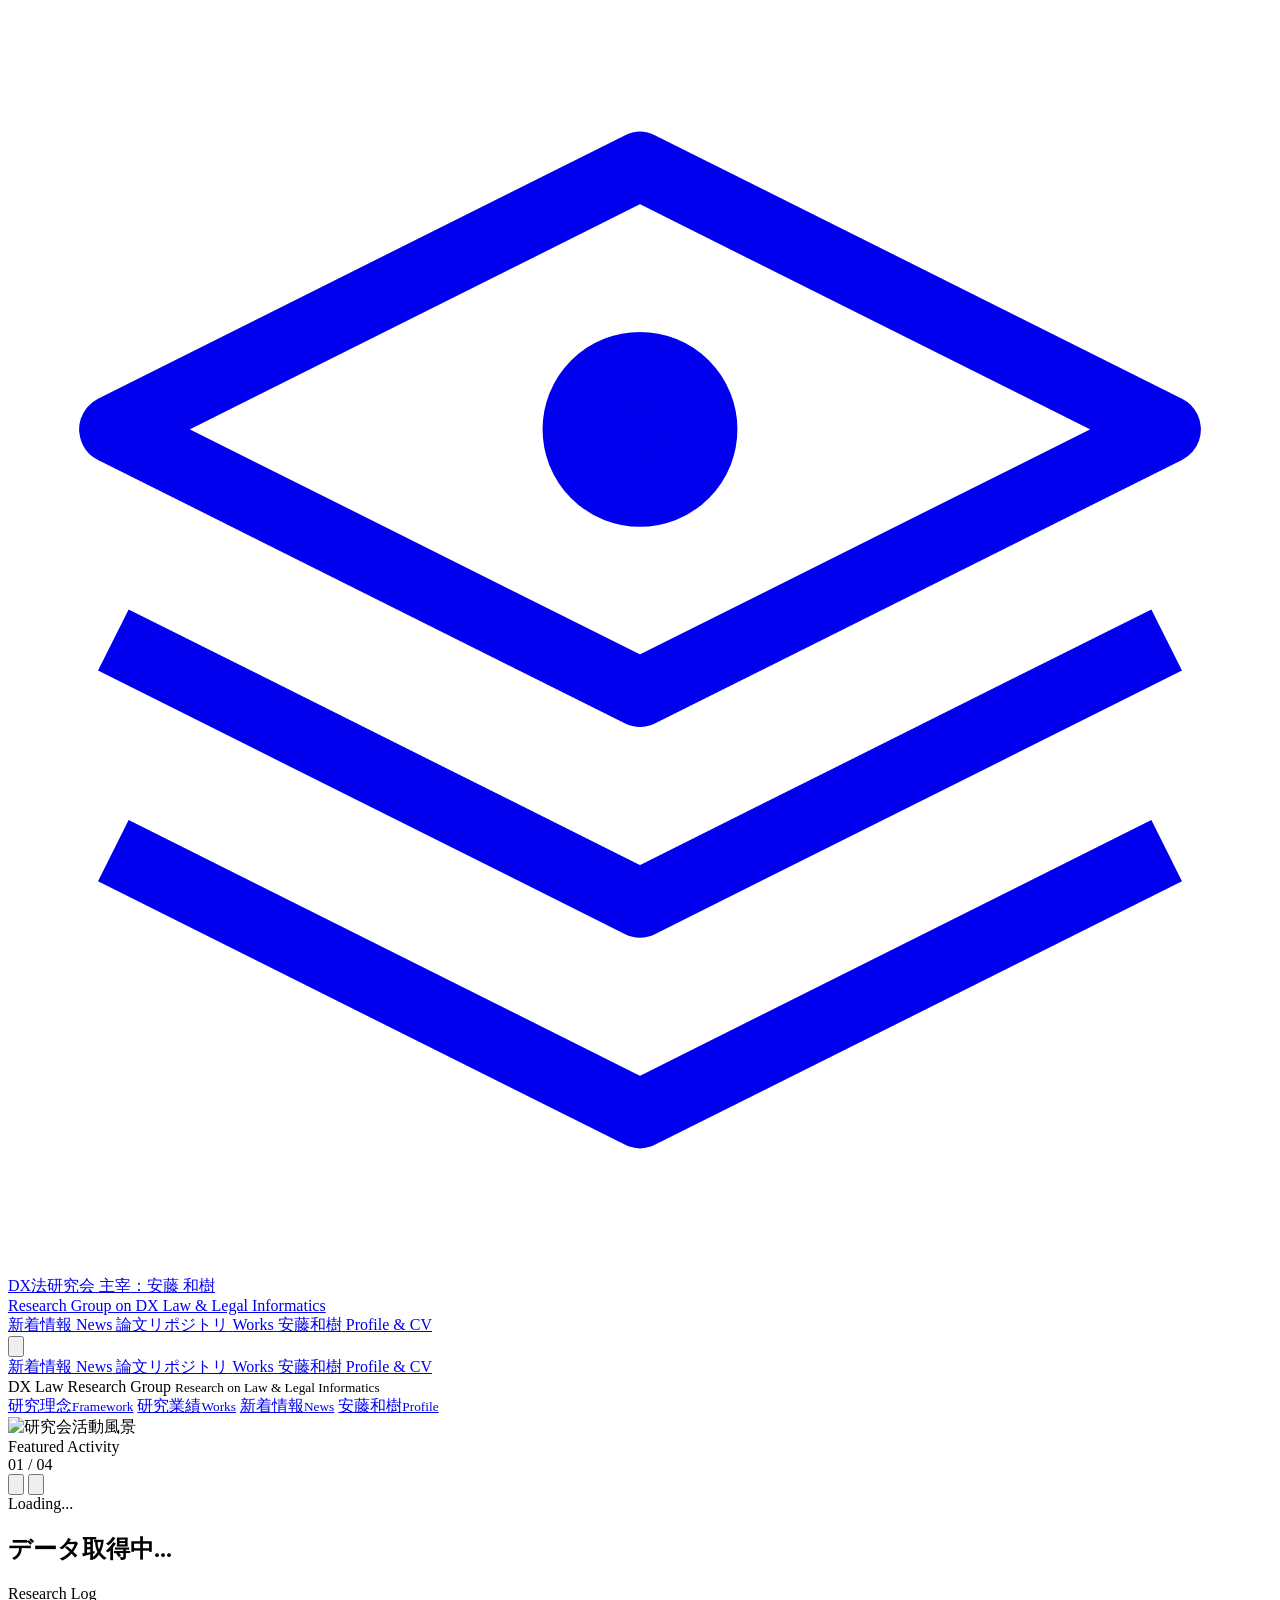
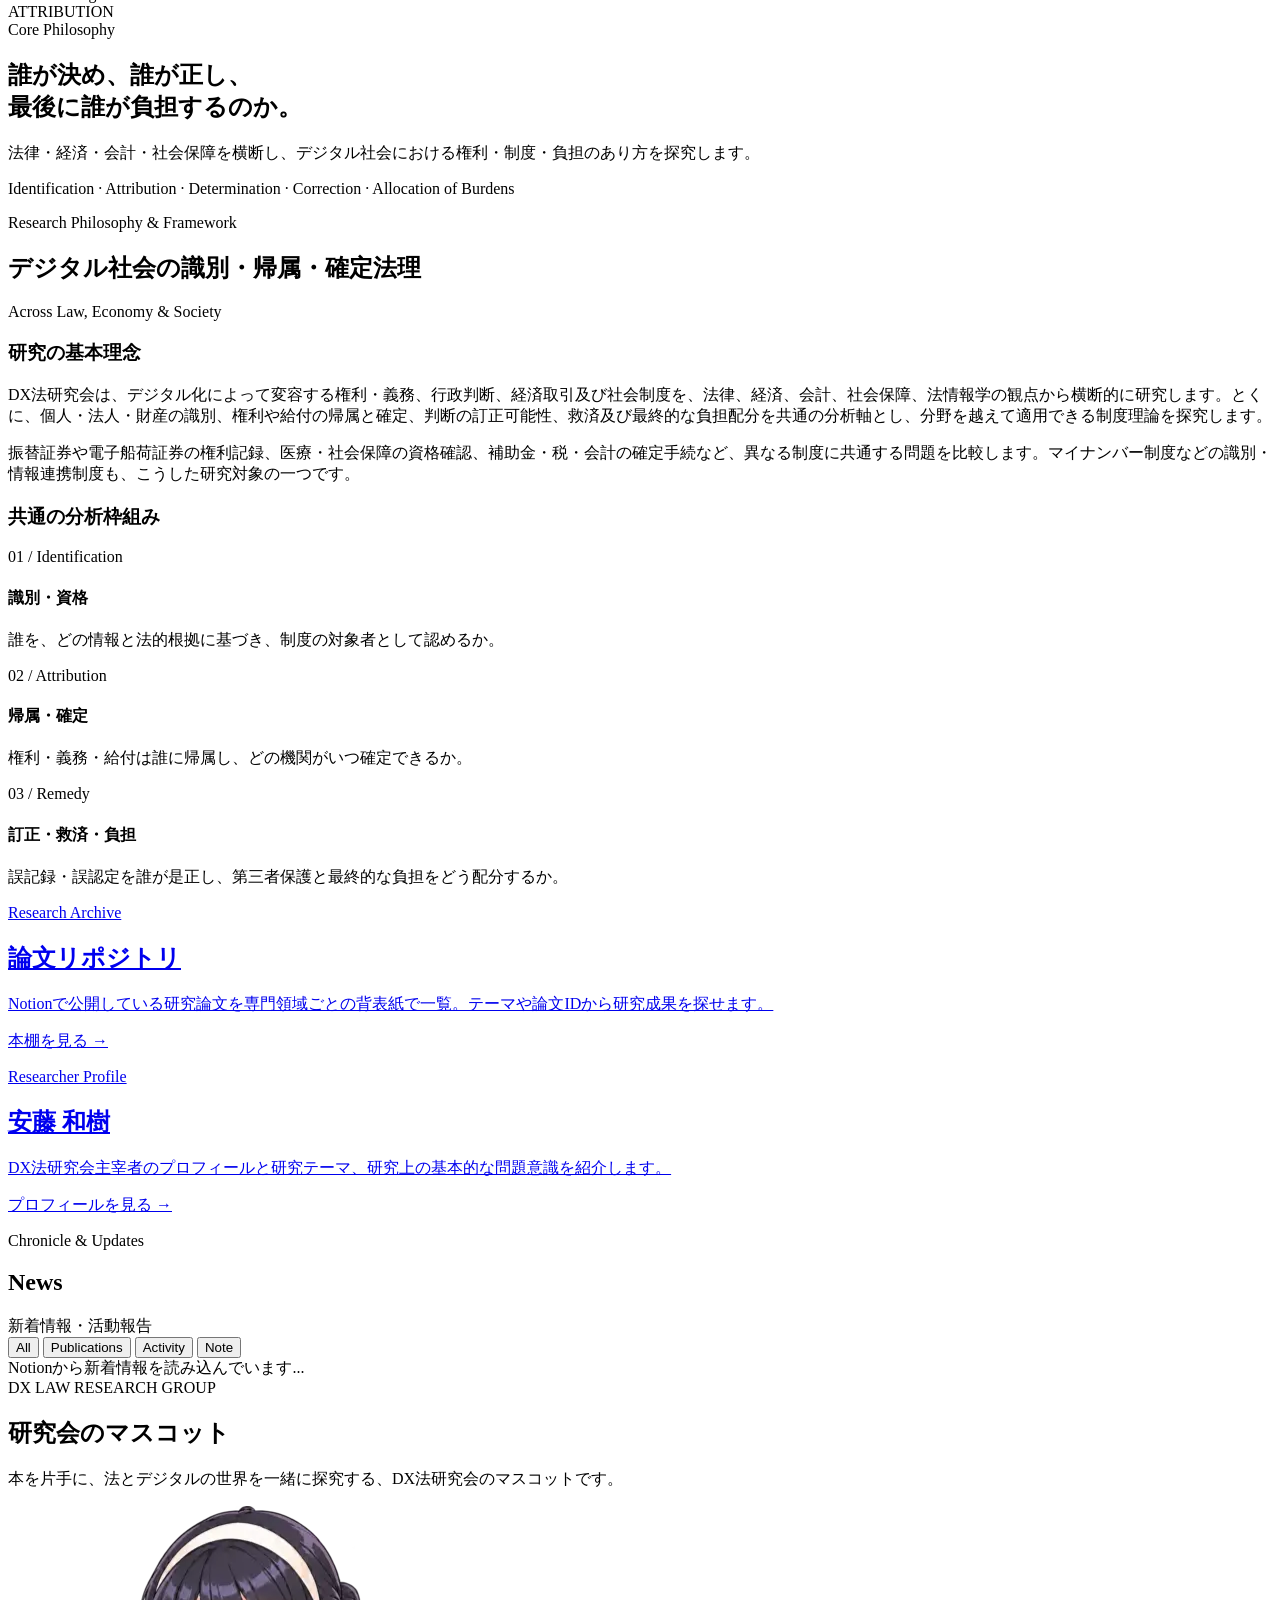
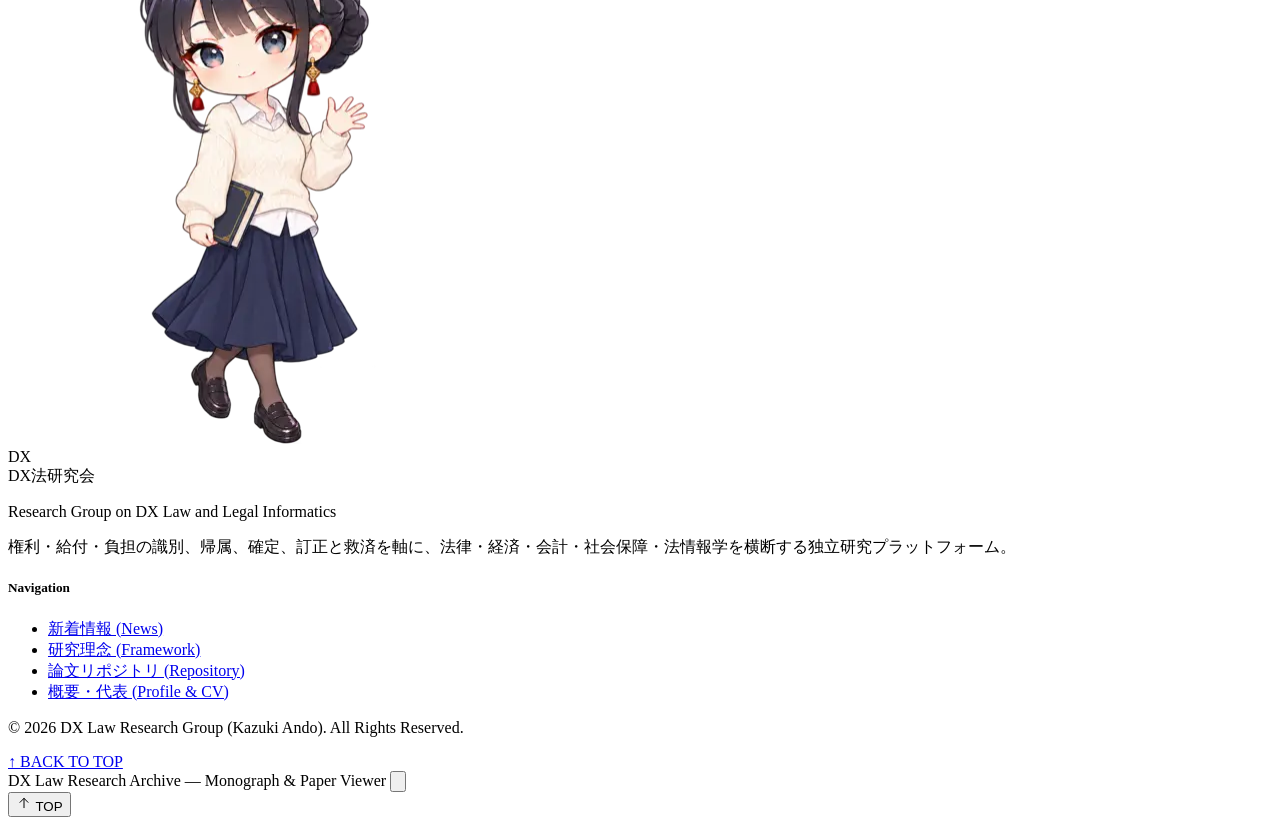
==== commit d845e6a8: "Convert DX Law home into portal linking repository and researcher profile" ====
--- a/public/index.html
+++ b/public/index.html
@@ -3,8 +3,8 @@
 <head>
   <meta charset="UTF-8">
   <meta name="viewport" content="width=device-width, initial-scale=1.0">
-  <title>DX法研究会 | Research Group on DX Law and Legal Informatics</title>
-  <meta name="description" content="DX法研究会は、権利・給付・負担の識別、帰属、確定、訂正可能性を軸に、法律・経済・会計・社会保障を横断してデジタル社会の制度設計を研究します。">
+  <title>DX法研究会 | デジタル社会の法情報学・研究成果</title>
+  <meta name="description" content="DX法研究会の研究理念、新着情報、研究成果と研究者プロフィールへの案内。">
   <script src="https://cdn.tailwindcss.com"></script>
   <link rel="preconnect" href="https://fonts.googleapis.com">
   <link rel="preconnect" href="https://fonts.gstatic.com" crossorigin>
@@ -35,282 +35,9 @@
       }
     }
   </script>
-  <style>
-    body {
-      background-color: #FBF9F5;
-      color: #1E293B;
-      font-feature-settings: "palt";
-      background-image: radial-gradient(#14213D 0.35px, transparent 0.35px);
-      background-size: 28px 28px;
-      background-position: 0 0;
-    }
-    .bg-paper-overlay {
-      background: linear-gradient(180deg, rgba(251,249,245,0.97) 0%, rgba(251,249,245,0.94) 100%);
-    }
-    /* 学術書のハードカバー装丁エフェクト */
-    .book-cover {
-      box-shadow: 
-        inset 6px 0 10px rgba(0,0,0,0.35),
-        inset -1px 0 2px rgba(255,255,255,0.25),
-        8px 12px 24px -4px rgba(11, 19, 35, 0.22),
-        2px 4px 6px -1px rgba(11, 19, 35, 0.12);
-      position: relative;
-    }
-    .book-cover::before {
-      content: '';
-      position: absolute;
-      top: 0;
-      left: 10px;
-      bottom: 0;
-      width: 2px;
-      background: linear-gradient(90deg, rgba(0,0,0,0.35), rgba(255,255,255,0.15));
-      z-index: 10;
-    }
-    /* ナビゲーションの下線アニメーション */
-    .nav-link {
-      position: relative;
-    }
-    .nav-link::after {
-      content: '';
-      position: absolute;
-      bottom: 0;
-      left: 50%;
-      width: 0;
-      height: 1.5px;
-      background-color: #9A7B3E;
-      transition: all 0.3s cubic-bezier(0.4, 0, 0.2, 1);
-      transform: translateX(-50%);
-    }
-    .nav-link:hover::after {
-      width: 100%;
-    }
-    /* スクロールバー装飾 */
-    ::-webkit-scrollbar {
-      width: 6px;
-      height: 6px;
-    }
-    ::-webkit-scrollbar-track {
-      background: #F2EFE9;
-    }
-    ::-webkit-scrollbar-thumb {
-      background: #9A7B3E;
-    }
-  
-    .work-card { text-align:left; background:white; border:1px solid #e2ddd5; border-top:3px solid #14213D; padding:1.5rem; display:flex; flex-direction:column; min-height:260px; transition:box-shadow .2s,transform .2s; }
-    .work-card:hover { box-shadow:0 8px 24px #1b2a4a14; transform:translateY(-3px); }
-    .work-type { font-size:.72rem; color:#9a7b3e; margin-bottom:1rem; }
-    .work-title { font-family:"Noto Serif JP",serif; font-size:1.05rem; font-weight:600; line-height:1.7; color:#14213d; }
-    .work-subtitle { font-size:.78rem; color:#6b7280; margin-top:.5rem; line-height:1.7; }
-    .work-summary { font-size:.82rem; color:#647080; margin-top:1rem; line-height:1.8; display:-webkit-box; -webkit-line-clamp:3; -webkit-box-orient:vertical; overflow:hidden; }
-    .work-more { margin-top:auto; padding-top:1.4rem; font-size:.78rem; color:#14213d; }
-    .keyword-tag { font-family:"Noto Serif JP",serif; font-size:11px; padding:.25rem .625rem; background:#f2efe9; color:#14213d; border:1px solid #e2ddd5; }
-    [hidden] { display:none !important; }
-
-    /* Research archive bookshelf */
-    .bookshelf { display:grid; grid-template-columns:repeat(4,minmax(0,1fr)); gap:2rem 0; padding:1.5rem 1rem 2rem; background:linear-gradient(180deg,#f5f0e7,#ebe3d5); border:1px solid #d9cdbb; box-shadow:inset 0 2px 16px #493a2010; }
-    .shelf-slot { position:relative; display:flex; align-items:end; justify-content:center; padding:0 .65rem 18px; min-width:0; }
-    .shelf-slot::after { content:''; position:absolute; left:0; right:0; bottom:0; height:18px; background:linear-gradient(#a98f6f 0 20%,#80694e 23%,#594731 75%,#d1bda0 80%); box-shadow:0 8px 10px #382b1a35; }
-    .shelf-book { position:relative; display:flex; flex-direction:column; align-items:flex-start; width:100%; max-width:220px; min-height:300px; padding:1.55rem 1.2rem 1.2rem 1.55rem; text-align:left; color:#f9f5e9; border:1px solid #ffffff36; border-radius:2px 4px 4px 2px; background:#1b3048; box-shadow:inset 8px 0 9px #0004, inset -2px 0 2px #ffffff25, 5px 5px 10px #281b1455; transition:transform .2s,box-shadow .2s; overflow:hidden; }
-    .shelf-book::before { content:''; position:absolute; inset:9px 9px 9px 14px; border:1px solid #d1bb8666; pointer-events:none; }
-    .shelf-book:hover, .shelf-book:focus-visible { transform:translateY(-8px); box-shadow:inset 8px 0 9px #0004, 7px 14px 18px #281b1455; outline:2px solid #ad9566; outline-offset:3px; }
-    .cover-navy { background:linear-gradient(120deg,#192b40,#263e58); }
-    .cover-crimson { background:linear-gradient(120deg,#53262a,#793b3d); }
-    .cover-forest { background:linear-gradient(120deg,#273e38,#38564b); }
-    .cover-slate { background:linear-gradient(120deg,#363e48,#535c65); }
-    .shelf-series { font-size:.66rem; color:#e5d0a2; letter-spacing:.08em; line-height:1.5; position:relative; }
-    .shelf-rule { width:2.4rem; border-top:1px solid #cfb77e; margin:1rem 0; }
-    .shelf-title { font-family:"Noto Serif JP",serif; font-weight:600; font-size:1.04rem; line-height:1.65; overflow-wrap:anywhere; position:relative; }
-    .shelf-subtitle { margin-top:.65rem; font-family:"Noto Serif JP",serif; font-size:.7rem; line-height:1.65; color:#ede6d6; }
-    .shelf-author { margin-top:auto; padding-top:1.3rem; font-family:"Noto Serif JP",serif; font-size:.7rem; color:#e8d9b8; }
-    .shelf-open { margin-top:.65rem; font-size:.66rem; color:#e8d9b8; }
-    .shelf-empty { grid-column:1/-1; padding:2rem; text-align:center; color:#5c5143; }
-    @media(max-width:900px) { .bookshelf { grid-template-columns:repeat(2,minmax(0,1fr)); } }
-    @media(max-width:420px) { .bookshelf { padding-left:.25rem; padding-right:.25rem; } .shelf-slot { padding-left:.35rem; padding-right:.35rem; } .shelf-book { min-height:280px; padding:1.4rem .9rem 1rem 1.2rem; } .shelf-title { font-size:.91rem; } }
-
-    /* Vertical book spines on one continuous shelf */
-    .bookshelf { display:flex; flex-wrap:nowrap; align-items:flex-end; justify-content:flex-start; gap:2px; overflow-x:auto; overscroll-behavior-inline:contain; padding:2.5rem 1.5rem 24px; background:linear-gradient(to bottom,transparent calc(100% - 20px),#b29a78 calc(100% - 20px),#80694e calc(100% - 15px),#594731 calc(100% - 5px),#cbb495 100%),linear-gradient(180deg,#f5f0e7,#e9dfd0); border:1px solid #d9cdbb; box-shadow:inset 0 2px 16px #493a2010; }
-    .shelf-slot { flex:0 0 auto; display:flex; align-items:flex-end; padding:0; min-width:0; }
-    .shelf-slot::after { display:none; }
-    .shelf-book { display:flex; align-items:center; flex-direction:column; width:106px; min-width:106px; height:370px; min-height:370px; padding:18px 10px 15px; border-radius:3px 3px 0 0; box-shadow:inset 5px 0 8px #0005,inset -3px 0 5px #0004,2px 1px 5px #281b1450; }
-    .shelf-book::before { inset:7px 6px; border:1px solid #d1bb8666; }
-    .shelf-book:hover,.shelf-book:focus-visible { transform:translateY(-8px); }
-    .shelf-series { width:100%; text-align:center; font-size:.59rem; line-height:1.35; min-height:2.7em; letter-spacing:0; }
-    .shelf-rule { width:75%; margin:.45rem 0 .8rem; border-color:#cfb77e; }
-    .shelf-title { writing-mode:vertical-rl; text-orientation:mixed; font-size:1rem; line-height:1.5; letter-spacing:.08em; max-height:225px; max-width:75px; overflow:hidden; text-align:left; }
-    .shelf-subtitle,.shelf-open { display:none; }
-    .shelf-author { margin-top:auto; padding-top:.5rem; font-size:.61rem; text-align:center; line-height:1.3; }
-    .shelf-empty { flex:1 0 100%; }
-    @media(max-width:420px) { .bookshelf { padding:1.5rem 1rem 24px; } .shelf-slot { padding:0; } .shelf-book { width:95px; min-width:95px; height:340px; min-height:340px; padding:16px 9px 13px; } .shelf-title { font-size:.9rem; max-height:210px; } }
-
-    /* Restrained, matte cloth-bound spines */
-    .cover-navy { background:#28394a; }
-    .cover-crimson { background:#633a3d; }
-    .cover-forest { background:#3e5149; }
-    .cover-slate { background:#555c62; }
-    .shelf-book { border-color:#ffffff18; box-shadow:inset 3px 0 0 #00000018, 2px 2px 4px #281b1426; }
-    .shelf-book::before { border-color:#d5c5a04d; }
-    .shelf-book:hover,.shelf-book:focus-visible { box-shadow:inset 3px 0 0 #00000018, 3px 7px 8px #281b1433; }
-
-    /* Photographic walnut bookcase, warm library lighting */
-    .bookshelf { background: #432717 url("[data-uri]") center center / 100% 100% no-repeat; border: 1px solid #412a1d; padding: 3rem 3rem 52px; min-height: 470px; box-shadow: inset 0 0 24px #1c100c66, 0 6px 16px #35231622; }
-    .shelf-book { box-shadow: inset 3px 0 0 #0002, 3px 5px 8px #120b0980; }
-    .shelf-book:hover,.shelf-book:focus-visible { box-shadow: inset 3px 0 0 #0002, 5px 12px 13px #120b0980; }
-    .shelf-empty { color: #fff8e7; text-shadow:0 1px 3px #1c100c; }
-    @media (max-width: 420px) { .bookshelf { min-height:420px; padding:2rem 1rem 45px; background-size:auto 100%; background-position:center; } }
-
-    /* Cloth-bound academic books */
-    .shelf-book { background-image:url("[data-uri]"); background-size:240px auto; background-blend-mode:soft-light; border:1px solid #fff2; border-radius:4px 3px 1px 1px; box-shadow:inset 3px 0 5px #0005,inset -2px 0 3px #0005,3px 5px 7px #10090588; }
-    .shelf-book::before { inset:8px 7px; border:0; border-top:2px double #d2bd8a99; border-bottom:2px double #d2bd8a99; }
-    .shelf-book:hover,.shelf-book:focus-visible { box-shadow:inset 3px 0 5px #0005,inset -2px 0 3px #0005,5px 12px 12px #10090599; }
-    .shelf-title { color:#f1e5c8; text-shadow:0 1px 1px #120d0a99; }
-    .shelf-series,.shelf-author { color:#e6d4ad; text-shadow:0 1px 1px #130c0b99; }
-    .shelf-slot:nth-child(4n+2) .shelf-book { height:355px; min-height:355px; }
-    .shelf-slot:nth-child(4n+3) .shelf-book { height:365px; min-height:365px; }
-    @media(max-width:420px) { .shelf-slot:nth-child(4n+2) .shelf-book { height:325px; min-height:325px; } .shelf-slot:nth-child(4n+3) .shelf-book { height:335px; min-height:335px; } }
-
-    /* Grow the archive by adding shelves as books wrap. */
-    .bookshelf { flex-wrap:wrap; align-content:start; justify-content:flex-start; gap:0 2px; overflow:visible; padding:0 3rem; min-height:470px; background-size:100% 470px; background-repeat:repeat-y; background-position:top center; }
-    .shelf-slot { height:470px; padding:0 0 52px; align-items:flex-end; }
-    .shelf-empty { height:470px; display:flex; align-items:center; justify-content:center; }
-    @media(max-width:420px) {
-      .bookshelf { padding:0 1rem; min-height:420px; background-size:100% 420px; background-position:top center; }
-      .shelf-slot { height:420px; padding:0 0 45px; }
-      .shelf-empty { height:420px; }
-    }
-
-    /* Keep every book the same height. */
-    .shelf-slot:nth-child(n) .shelf-book { height:370px; min-height:370px; }
-    @media(max-width:420px) { .shelf-slot:nth-child(n) .shelf-book { height:340px; min-height:340px; } }
-
-    /* Wide-screen marginalia */
-    .desktop-marginalia { display:none; }
-    @media (min-width: 1500px) {
-      .desktop-marginalia { display:block; position:fixed; top:145px; z-index:20; width:min(164px,calc((100vw - 1152px)/2 - 42px)); font-family:"Noto Serif JP",serif; color:#536071; }
-      .desktop-marginalia.left { left:max(20px,calc((100vw - 1500px)/2 + 20px)); }
-      .desktop-marginalia.right { right:max(20px,calc((100vw - 1500px)/2 + 20px)); }
-      .marginalia-label { display:block; font-family:"Cormorant Garamond",serif; text-transform:uppercase; letter-spacing:.19em; font-size:11px; font-weight:600; color:#93794d; border-bottom:1px solid #cbbda4; padding-bottom:12px; margin-bottom:15px; }
-      .marginalia-nav { display:flex; flex-direction:column; }
-      .marginalia-nav a { font-size:11px; line-height:1.7; color:#435064; padding:9px 0; border-bottom:1px solid #e3ddd3; transition:color .2s; }
-      .marginalia-nav a:hover,.marginalia-nav a:focus-visible { color:#9a7b3e; text-decoration:underline; text-underline-offset:4px; }
-      .marginalia-caption { font-size:11px; line-height:2; color:#626b70; }
-      .marginalia-keywords { list-style:none; padding:0; margin:16px 0 0; }
-      .marginalia-keywords li { font-size:10px; line-height:1.8; padding:7px 0; border-top:1px solid #e3ddd3; }
-      .marginalia-mark { margin-top:24px; font-family:"Cormorant Garamond",serif; font-size:22px; font-style:italic; color:#b6a17b; }
-    }
-
-    /* Desktop side identity and section navigation */
-    .side-brand, .side-navigation { display:none; }
-    @media (min-width:1024px) {
-      .side-brand { display:flex; position:fixed; top:122px; left:24px; z-index:20; writing-mode:vertical-rl; gap:6px; font-family:"Cormorant Garamond",serif; color:#9a8c7c; line-height:1.2; }
-      .side-brand span { font-size:14px; letter-spacing:.04em; }
-      .side-brand small { font-size:11px; }
-      .side-navigation { display:flex; flex-direction:column; position:fixed; z-index:35; top:125px; right:16px; width:106px; background:#142b50; box-shadow:0 3px 12px #14213d22; }
-      .side-navigation a { min-height:76px; display:flex; flex-direction:column; align-items:center; justify-content:center; text-align:center; padding:12px 6px; border-bottom:1px solid #ffffff33; color:#fff; font-family:"Noto Serif JP",serif; transition:background .2s; }
-      .side-navigation a:last-child { border-bottom:0; }
-      .side-navigation a:hover,.side-navigation a:focus-visible { background:#2a4368; outline-offset:-3px; }
-      .side-navigation span { font-size:12px; font-weight:600; line-height:1.5; }
-      .side-navigation small { font-family:"Noto Sans JP",sans-serif; font-size:10px; line-height:1.3; margin-top:4px; font-weight:400; }
-      main.max-w-6xl { width:calc(100% - 260px); }
-      section[id] { scroll-margin-top:110px; }
-    }
-    .side-navigation a#contact-link svg { margin-bottom:6px; }
-    .side-navigation a#contact-link { background:#1b365e; }
-
-    @media (min-width:1024px) {
-      .side-navigation a#contact-link { background:#f6f3ea; color:#334c45; padding:8px 4px 12px; border:1px solid #d8d7c9; }
-      .side-navigation a#contact-link:hover,.side-navigation a#contact-link:focus-visible { background:#e9eee1; }
-      .side-navigation a#contact-link .contact-post { display:block; width:84px; height:89px; margin:0 auto 2px; filter:drop-shadow(1px 3px 2px #1a261b26); }
-      .side-navigation a#contact-link small { color:#6c7b70; }
-    }
-
-    .post-flap { transform-box:fill-box; transform-origin:top center; transition:transform .3s ease; }
-    #contact-link:hover .post-flap, #contact-link:focus-visible .post-flap { transform:scaleY(.2) translateY(-4px); }
-    @media (prefers-reduced-motion:reduce) { .post-flap { transition:none; } }
-    @media (min-width:1024px) { .side-navigation a#contact-link .contact-post { height:106px; } }
-
-    .side-destinations { display:none; }
-    @media (min-width:1024px) {
-      body.has-destinations .side-brand { display:none; }
-      .side-destinations:not([hidden]) { display:flex; flex-direction:column; position:fixed; top:125px; left:16px; z-index:35; width:106px; padding:10px 7px; background:#f5f0e6; border:1px solid #d9cdb9; box-shadow:0 3px 12px #14213d18; }
-      .destinations-label { padding:0 0 8px; text-align:center; font-family:"Noto Serif JP",serif; color:#8b724b; font-size:10px; letter-spacing:.16em; }
-      .side-destinations a:not([hidden]) { display:flex; min-height:78px; flex-direction:column; align-items:center; justify-content:center; padding:7px 3px; border-top:1px solid #ded5c6; color:#283950; text-align:center; font-family:"Noto Serif JP",serif; font-size:11px; transition:background .2s; }
-      .side-destinations a:hover,.side-destinations a:focus-visible { background:#e9e1d3; }
-      .side-destinations small { color:#81735f; font-family:"Cormorant Garamond",serif; font-size:11px; }
-      .destination-icon { color:#9a7b3e; font-family:serif; font-size:20px; line-height:1.2; margin-bottom:3px; }
-    }
-
-    /* Slightly wider spines on desktop; six equally-sized books per mobile shelf. */
-    .shelf-book { width:76px; min-width:76px; padding-left:7px; padding-right:7px; }
-    .shelf-title { max-width:52px; }
-    @media(max-width:480px) {
-      #works-grid.bookshelf { display:flex; flex-wrap:wrap; gap:0; overflow-x:hidden; padding-left:6px; padding-right:6px; }
-      #works-grid .shelf-slot { flex:0 0 calc(100% / 6); width:calc(100% / 6); min-width:0; max-width:calc(100% / 6); margin:0; padding-left:0; padding-right:0; box-sizing:border-box; }
-      #works-grid .shelf-book { width:100%; min-width:0; max-width:100%; padding-left:4px; padding-right:4px; box-sizing:border-box; }
-      #works-grid .shelf-title { max-width:100%; font-size:.9rem; }
-      #works-grid .shelf-series { font-size:.54rem; overflow-wrap:anywhere; }
-    }
-
-    .back-to-top { position:fixed; right:22px; bottom:max(22px,env(safe-area-inset-bottom)); z-index:50; width:52px; height:52px; display:flex; align-items:center; justify-content:center; flex-direction:column; gap:3px; border:1px solid #bba779; border-radius:50%; background:#14213d; color:#f4e9d0; box-shadow:0 4px 16px #14213d33; cursor:pointer; opacity:0; visibility:hidden; transform:translateY(8px); transition:opacity .2s,transform .2s,visibility .2s,background .2s; }
-    .back-to-top.is-visible { opacity:1; visibility:visible; transform:translateY(0); }
-    .back-to-top:hover { background:#263c58; transform:translateY(-3px); }
-    .back-to-top:focus-visible { outline:3px solid #bba779; outline-offset:3px; }
-    .back-to-top span { font-family:"Cormorant Garamond",serif; font-size:9px; letter-spacing:.14em; line-height:1; }
-    @media(max-width:640px) { .back-to-top { width:48px; height:48px; right:16px; bottom:max(16px,env(safe-area-inset-bottom)); } }
-    @media(prefers-reduced-motion:reduce) { .back-to-top { transition:none; } }
-  
-    .mascot-intro { display:flex; align-items:center; gap:1rem; margin:0 0 1.5rem; padding:.9rem 1rem; border:1px solid #e2ddd5; background:#fbf9f5; }
-    .mascot-intro img { width:90px; height:106px; object-fit:contain; flex:none; }
-    .mascot-intro p { font-family:"Noto Serif JP",serif; font-size:.8rem; color:#14213d; margin:.35rem 0 0; }
-    .mascot-label { font-family:"Cormorant Garamond",serif; font-size:.66rem; letter-spacing:.12em; color:#9a7b3e; }
-    @media(max-width:420px) { .mascot-intro img { width:72px; height:86px; } }
-  
-    .mascot-section { display:flex; align-items:center; justify-content:center; gap:clamp(1rem,5vw,4rem); margin:2rem 0; padding:clamp(1.5rem,4vw,3rem); background:#fff; border:1px solid #e2ddd5; border-top:3px solid #9a7b3e; }
-    .mascot-copy { max-width:30rem; }
-    .mascot-copy h2 { font-family:"Noto Serif JP",serif; color:#14213d; font-size:clamp(1.2rem,2.5vw,1.7rem); font-weight:600; margin:.6rem 0 1rem; }
-    .mascot-copy p { font-size:.875rem; line-height:1.9; color:#57534e; }
-    .mascot-section img { width:clamp(120px,20vw,210px); height:auto; object-fit:contain; flex:none; }
-    @media(max-width:560px) { .mascot-section { gap:1rem; padding:1.5rem 1rem; } .mascot-section img { width:105px; } .mascot-copy p { font-size:.78rem; } }
-  
-    /* Notion 専門領域による色分け：ここへ系統と色を追加できます。 */
-    .shelf-book.cover-admin { background-color:#49795b; background-blend-mode:multiply; }
-    .paper-swatch.swatch-admin { background:#49795b; }
-    .shelf-book.cover-finance { background-color:#273d5a; background-blend-mode:multiply; }
-    .paper-swatch.swatch-finance { background:#273d5a; }
-    .shelf-book.cover-medical { background-color:#844554; background-blend-mode:multiply; }
-    .paper-swatch.swatch-medical { background:#844554; }
-    .shelf-book.cover-info { background-color:#347276; background-blend-mode:multiply; }
-    .paper-swatch.swatch-info { background:#347276; }
-    .shelf-book.cover-civil { background-color:#82604d; background-blend-mode:multiply; }
-    .paper-swatch.swatch-civil { background:#82604d; }
-    .shelf-book.cover-economy { background-color:#897239; background-blend-mode:multiply; }
-    .paper-swatch.swatch-economy { background:#897239; }
-    .shelf-book.cover-literature { background-color:#6f5286; background-blend-mode:multiply; }
-    .paper-swatch.swatch-literature { background:#6f5286; }
-    .shelf-book.cover-maritime { background-color:#426780; background-blend-mode:multiply; }
-    .paper-swatch.swatch-maritime { background:#426780; }
-    .shelf-book.cover-labor { background-color:#945543; background-blend-mode:multiply; }
-    .paper-swatch.swatch-labor { background:#945543; }
-    .shelf-book.cover-history { background-color:#565f81; background-blend-mode:multiply; }
-    .paper-swatch.swatch-history { background:#565f81; }
-    .shelf-book.cover-other { background-color:#58636c; background-blend-mode:multiply; }
-    .paper-swatch.swatch-other { background:#58636c; }
-    .paper-color-legend { display:flex; flex-wrap:wrap; gap:.45rem 1rem; padding:0 0 1rem; align-items:center; }
-    .paper-color-legend span { display:inline-flex; gap:.35rem; align-items:center; white-space:nowrap; font-family:"Noto Serif JP",serif; font-size:10px; color:#6b645b; }
-    .paper-swatch { display:inline-block; width:10px; height:10px; border:1px solid #ffffff88; box-shadow:0 0 0 1px #00000017; border-radius:2px; flex:none; }
-  
-    /* A single continuous bookshelf, with adjacent books grouped by their discipline colours. */
-    .paper-shelf-controls { display:flex; flex-wrap:wrap; align-items:center; justify-content:flex-end; gap:.6rem .8rem; }
-    .paper-sort-select { padding:.48rem 2rem .48rem .65rem; min-height:36px; max-width:100%; font-family:"Noto Serif JP",serif; font-size:.75rem; border:1px solid #d9cdbb; border-radius:3px; background:#fff; color:#28394a; cursor:pointer; }
-    .paper-sort-select:focus-visible { outline:2px solid #9a7b3e; outline-offset:2px; }
-    /* Keep adjacent spines tight, including the boundary between subject colours. */
-    .bookshelf { gap:0; column-gap:0; }
-    .bookshelf .shelf-slot { margin:0; }
-    @media(max-width:560px) {
-      .paper-shelf-controls { justify-content:flex-start; }
-    }
-  </style>
+  <link rel="stylesheet" href="/assets/site.css">
 </head>
-<body class="font-sans antialiased selection:bg-academic-navy selection:text-white">
+<body id="top" class="font-sans antialiased selection:bg-academic-navy selection:text-white">
   <div class="bg-paper-overlay min-h-screen flex flex-col justify-between">
 
     <!-- Top CMS Status & Institutional Bar -->
@@ -339,7 +66,7 @@
     <header class="sticky top-0 z-40 bg-[#FBF9F5]/90 backdrop-blur-md border-b border-academic-line transition-all">
       <div class="max-w-6xl mx-auto px-4 sm:px-8 h-24 flex items-center justify-between">
         <!-- Brand Identity -->
-        <a href="#" class="group flex items-center gap-4">
+        <a href="/" class="group flex items-center gap-4">
           <!-- Academic Emblem SVG -->
           <div class="w-11 h-11 rounded-xs bg-academic-navy flex items-center justify-center text-academic-goldlight shadow-sm border border-academic-gold/40 group-hover:bg-academic-deep transition">
             <svg class="w-6 h-6" viewBox="0 0 24 24" fill="none" stroke="currentColor" stroke-width="1.3">
@@ -362,20 +89,20 @@
 
         <!-- Desktop Navigation -->
         <nav class="hidden lg:flex items-center space-x-8 text-sm">
-          <a href="#news" class="nav-link py-2 flex flex-col items-center group">
+          <a href="/#news" class="nav-link py-2 flex flex-col items-center group">
             <span class="font-serif font-medium text-stone-800 group-hover:text-academic-navy transition">新着情報</span>
             <span class="font-en text-[11px] tracking-[0.18em] uppercase text-academic-gold">News</span>
           </a>
-          <a href="#works" class="nav-link py-2 flex flex-col items-center group">
-            <span class="font-serif font-medium text-stone-800 group-hover:text-academic-navy transition">研究業績</span>
+          <a href="/repository/#works" class="nav-link py-2 flex flex-col items-center group">
+            <span class="font-serif font-medium text-stone-800 group-hover:text-academic-navy transition">論文リポジトリ</span>
             <span class="font-en text-[11px] tracking-[0.18em] uppercase text-academic-gold">Works</span>
           </a>
-          <a href="#study-groups" hidden class="nav-link py-2 flex flex-col items-center group">
+          <a href="/#study-groups" hidden class="nav-link py-2 flex flex-col items-center group">
             <span class="font-serif font-medium text-stone-800 group-hover:text-academic-navy transition">研究分科会</span>
             <span class="font-en text-[11px] tracking-[0.18em] uppercase text-academic-gold">Divisions</span>
           </a>
-          <a href="#profile" class="nav-link py-2 flex flex-col items-center group">
-            <span class="font-serif font-medium text-stone-800 group-hover:text-academic-navy transition">概要・代表</span>
+          <a href="/kazuki-ando/#profile" class="nav-link py-2 flex flex-col items-center group">
+            <span class="font-serif font-medium text-stone-800 group-hover:text-academic-navy transition">安藤和樹</span>
             <span class="font-en text-[11px] tracking-[0.18em] uppercase text-academic-gold">Profile &amp; CV</span>
           </a>
         </nav>
@@ -388,20 +115,20 @@
 
       <!-- Mobile Navigation Drawer -->
       <div id="mobile-menu" class="hidden lg:hidden bg-[#FBF9F5] border-b border-academic-line px-6 py-5 space-y-3">
-        <a href="#news" onclick="toggleMobileMenu()" class="block py-2 border-b border-stone-200/70 flex justify-between items-center">
+        <a href="/#news" onclick="toggleMobileMenu()" class="block py-2 border-b border-stone-200/70 flex justify-between items-center">
           <span class="font-serif font-medium text-stone-800">新着情報</span>
           <span class="font-en text-xs uppercase tracking-widest text-academic-gold">News</span>
         </a>
-        <a href="#works" onclick="toggleMobileMenu()" class="block py-2 border-b border-stone-200/70 flex justify-between items-center">
-          <span class="font-serif font-medium text-stone-800">研究業績・モノグラフ</span>
+        <a href="/repository/#works" onclick="toggleMobileMenu()" class="block py-2 border-b border-stone-200/70 flex justify-between items-center">
+          <span class="font-serif font-medium text-stone-800">論文リポジトリ</span>
           <span class="font-en text-xs uppercase tracking-widest text-academic-gold">Works</span>
         </a>
-        <a href="#study-groups" hidden onclick="toggleMobileMenu()" class="block py-2 border-b border-stone-200/70 flex justify-between items-center">
+        <a href="/#study-groups" hidden onclick="toggleMobileMenu()" class="block py-2 border-b border-stone-200/70 flex justify-between items-center">
           <span class="font-serif font-medium text-stone-800">研究分科会</span>
           <span class="font-en text-xs uppercase tracking-widest text-academic-gold">Study Groups</span>
         </a>
-        <a href="#profile" onclick="toggleMobileMenu()" class="block py-2 flex justify-between items-center">
-          <span class="font-serif font-medium text-stone-800">概要・代表プロフィール</span>
+        <a href="/kazuki-ando/#profile" onclick="toggleMobileMenu()" class="block py-2 flex justify-between items-center">
+          <span class="font-serif font-medium text-stone-800">安藤和樹</span>
           <span class="font-en text-xs uppercase tracking-widest text-academic-gold">Profile &amp; CV</span>
         </a>
       </div>
@@ -424,12 +151,12 @@
         <span class="destination-icon" aria-hidden="true">☕</span><span>喫茶室</span><small>Café</small>
       </a>
     </nav>
-    <nav class="side-navigation" aria-label="研究会のページ内ナビゲーション">
-      <a href="#framework"><span>研究理念</span><small>Framework</small></a>
-      <a href="#works"><span>研究業績</span><small>Works</small></a>
-      <a href="#study-groups" hidden><span>研究分科会</span><small>Study Groups</small></a>
-      <a href="#news"><span>新着情報</span><small>News</small></a>
-      <a href="#profile"><span>研究会について</span><small>Profile</small></a>
+    <nav class="side-navigation" aria-label="サイトナビゲーション">
+      <a href="/#framework"><span>研究理念</span><small>Framework</small></a>
+      <a href="/repository/#works"><span>研究業績</span><small>Works</small></a>
+      <a href="/#study-groups" hidden><span>研究分科会</span><small>Study Groups</small></a>
+      <a href="/#news"><span>新着情報</span><small>News</small></a>
+      <a href="/kazuki-ando/#profile"><span>安藤和樹</span><small>Profile</small></a>
       <a id="contact-link" hidden href="#" aria-label="メールでお問い合わせ">
         <svg class="contact-post" viewBox="0 0 100 126" aria-hidden="true" xmlns="http://www.w3.org/2000/svg">
           <ellipse cx="49" cy="121" rx="24" ry="3" fill="#789082" opacity=".22"/>
@@ -581,32 +308,23 @@
       </section>
 
       <!-- Works & Monographs Section -->
-      <section id="works" class="mb-24">
-        <div class="flex flex-col sm:flex-row sm:items-end justify-between border-b-2 border-academic-navy pb-3.5 mb-8 gap-4">
-          <div>
-            <span class="font-en text-xs uppercase tracking-[0.2em] text-academic-gold font-semibold block">Academic Papers / Notion</span>
-            <div class="flex flex-wrap items-baseline gap-3 mt-0.5">
-              <h2 class="font-serif text-2xl font-bold text-academic-navy">論文リポジトリ</h2>
-              <span class="text-xs text-stone-500 font-serif">書籍種別が「論文」の研究のみ表示。クリックするとNotionの該当ページを開きます。</span>
-            </div>
-          </div>
-          <div class="paper-shelf-controls">
-            <label for="paper-sort" class="font-serif text-xs text-stone-600">並び順</label>
-            <select id="paper-sort" class="paper-sort-select" onchange="setPaperSort(this.value)" aria-label="論文の並び順">
-              <option value="color" selected>分野別（同じ色をまとめる）</option>
-              <option value="id">論文ID順</option>
-              <option value="title">タイトル順</option>
-              <option value="updated">更新日順（新しい順）</option>
-            </select>
-            <span id="paper-sync-status" class="text-xs font-serif text-stone-500" role="status" aria-live="polite">Notionと同期中…</span>
-          </div>
-        </div>
-
-        <div id="works-grid" class="bookshelf" aria-label="論文の本棚" aria-live="polite">
-          <p class="shelf-empty">Notionの論文リポジトリを読み込んでいます...</p>
-        </div>
-
+      
+      <!-- Portal links replace the two full-length sections on the landing page. -->
+      <section class="mb-24 grid grid-cols-1 md:grid-cols-2 gap-6" aria-label="研究成果と研究者情報">
+        <a href="/repository/" class="group relative block bg-white border border-academic-line border-t-4 border-t-academic-navy p-7 sm:p-9 shadow-sm hover:shadow-lg transition">
+          <p class="font-en italic text-academic-gold text-lg mb-3">Research Archive</p>
+          <h2 class="font-serif text-xl sm:text-2xl font-bold text-academic-navy mb-4">論文リポジトリ</h2>
+          <p class="font-serif text-sm leading-loose text-stone-600">Notionで公開している研究論文を専門領域ごとの背表紙で一覧。テーマや論文IDから研究成果を探せます。</p>
+          <p class="font-serif mt-6 text-sm font-bold text-academic-gold group-hover:underline">本棚を見る →</p>
+        </a>
+        <a href="/kazuki-ando/" class="group relative block bg-white border border-academic-line border-t-4 border-t-academic-gold p-7 sm:p-9 shadow-sm hover:shadow-lg transition">
+          <p class="font-en italic text-academic-gold text-lg mb-3">Researcher Profile</p>
+          <h2 class="font-serif text-xl sm:text-2xl font-bold text-academic-navy mb-4">安藤 和樹</h2>
+          <p class="font-serif text-sm leading-loose text-stone-600">DX法研究会主宰者のプロフィールと研究テーマ、研究上の基本的な問題意識を紹介します。</p>
+          <p class="font-serif mt-6 text-sm font-bold text-academic-gold group-hover:underline">プロフィールを見る →</p>
+        </a>
       </section>
+
 
       <!-- News section (study groups reserved for future activation) -->
       <div class="grid grid-cols-1 lg:grid-cols-12 gap-12 mb-24">
@@ -689,72 +407,7 @@
 
 
       <!-- Profile & Theoretical Architecture Section -->
-      <section id="profile" class="bg-white border border-academic-line shadow-sm relative overflow-hidden">
-        <!-- Top Gold Accent Bar -->
-        <div class="h-1 w-full bg-gradient-to-r from-academic-navy via-academic-gold to-academic-navy"></div>
-
-        <div class="p-7 sm:p-12">
-          <div class="grid grid-cols-1 lg:grid-cols-12 gap-10 items-start">
-            <!-- Left Column: Principal Investigator -->
-            <div class="lg:col-span-4 border-b lg:border-b-0 lg:border-r border-academic-line pb-8 lg:pb-0 lg:pr-10">
-              <span class="font-en text-xs uppercase tracking-[0.2em] text-academic-gold font-semibold">Principal Investigator</span>
-              <h3 id="profile-name" class="font-serif text-2xl sm:text-3xl font-bold text-academic-navy mt-1.5">安藤 和樹</h3>
-              <p id="profile-name-en" class="font-en text-base text-stone-500 italic mb-5">Kazuki Ando, LL.B.</p>
-              
-              <p id="profile-description" class="text-xs sm:text-sm text-stone-600 leading-relaxed mb-6 whitespace-pre-line font-normal">DX法研究会 / DX法学会 主宰。
-専門は法情報学（Legal Informatics）、商法・有価証券法理、医療情報法制、計量法学。</p>
-
-              <figure id="mascot-artwork" class="max-w-[240px] mx-auto mb-6 text-center">
-                <img src="assets/dxlaw-mascot-original.jpeg"
-                     alt="マスコットのコスプレをしたときの画像"
-                     width="1087" height="1446" loading="lazy" decoding="async"
-                     class="block w-full h-auto" />
-                <figcaption class="mt-2 text-[10px] leading-relaxed text-stone-500">マスコットのコスプレをしたときの画像</figcaption>
-              </figure>
-
-              <div class="pt-4 border-t border-stone-100">
-                <span class="font-en text-[11px] uppercase tracking-widest text-stone-400 block mb-2.5">Research Keywords</span>
-                <div id="profile-keywords" class="flex flex-wrap gap-1.5">
-                  <span class="text-[11px] font-serif px-2.5 py-1 bg-academic-stone text-academic-navy border border-academic-line">記録型権利</span>
-                  <span class="text-[11px] font-serif px-2.5 py-1 bg-academic-stone text-academic-navy border border-academic-line">有価証券振替制度</span>
-                  <span class="text-[11px] font-serif px-2.5 py-1 bg-academic-stone text-academic-navy border border-academic-line">確定権限論</span>
-                  <span class="text-[11px] font-serif px-2.5 py-1 bg-academic-stone text-academic-navy border border-academic-line">医療情報基盤</span>
-                  <span class="text-[11px] font-serif px-2.5 py-1 bg-academic-stone text-academic-navy border border-academic-line">法情報学</span>
-                </div>
-              </div>
-            </div>
-
-            <!-- Right Column: Research Themes & Framework -->
-            <div class="lg:col-span-8">
-              <div class="flex items-center gap-2 mb-3">
-                <span class="w-2 h-2 bg-academic-navy"></span>
-                <h4 id="profile-heading" class="font-serif text-base sm:text-lg font-bold text-academic-navy">研究関心・主要プロジェクト（Current Research Themes）</h4>
-              </div>
-              
-              <p id="profile-themes" class="text-xs sm:text-sm text-stone-700 leading-loose mb-8 whitespace-pre-line bg-[#FBF9F5] p-5 border border-academic-line">有価証券のペーパーレス化（振替決済制度）から電子記録債権、不動産表示登記、さらには医療分野における診療報酬請求権の電子的確定に至るまで、現代社会における財産権・請求権は「物理的な紙（証券）」から「システム上の記録」へと移行しています。本研究会では、この現象を「権利の脱物質化（Dematerialization）」および「確定権限論」として理論化し、法情報学の見地から次世代の法秩序を構想しています。</p>
-
-              <!-- 3 Theoretical Pillars -->
-              <div class="grid grid-cols-1 sm:grid-cols-3 gap-4">
-                <div class="p-4 border border-academic-line bg-white">
-                  <span class="font-en text-xs italic text-academic-gold">Pillar I</span>
-                  <h5 id="pillar-1-title" class="font-serif font-bold text-xs sm:text-sm text-academic-navy mt-0.5 mb-1.5">帰属点の法理</h5>
-                  <p id="pillar-1-description" class="text-[11px] text-stone-500 leading-relaxed">紙の占有から台帳の記録へ移行した財産権の静的安全と動的安全の再構築。</p>
-                </div>
-                <div class="p-4 border border-academic-line bg-white">
-                  <span class="font-en text-xs italic text-academic-gold">Pillar II</span>
-                  <h5 id="pillar-2-title" class="font-serif font-bold text-xs sm:text-sm text-academic-navy mt-0.5 mb-1.5">確定権限の配分</h5>
-                  <p id="pillar-2-description" class="text-[11px] text-stone-500 leading-relaxed">AIアルゴリズムによる自動処理と、専門職・審査機関の裁量権の法的境界。</p>
-                </div>
-                <div class="p-4 border border-academic-line bg-white">
-                  <span class="font-en text-xs italic text-academic-gold">Pillar III</span>
-                  <h5 id="pillar-3-title" class="font-serif font-bold text-xs sm:text-sm text-academic-navy mt-0.5 mb-1.5">物理インフラと法経済</h5>
-                  <p id="pillar-3-description" class="text-[11px] text-stone-500 leading-relaxed">半導体・電力網・医療データ基盤をめぐる経済安全保障とルール形成。</p>
-                </div>
-              </div>
-            </div>
-          </div>
-        </div>
-      </section>
+      
 
       <section id="mascot" class="mascot-section" aria-labelledby="mascot-title">
         <div class="mascot-copy">
@@ -790,18 +443,18 @@
           <div class="md:col-span-3">
             <h5 class="font-en text-xs uppercase tracking-[0.2em] text-academic-goldlight mb-3">Navigation</h5>
             <ul class="space-y-2 text-xs font-serif">
-              <li><a href="#news" class="hover:text-white transition">新着情報 (News)</a></li>
-              <li><a href="#framework" class="hover:text-white transition">研究理念 (Framework)</a></li>
-              <li><a href="#works" class="hover:text-white transition">研究業績・叢書 (Works)</a></li>
-              <li hidden><a href="#study-groups" class="hover:text-white transition">研究分科会 (Study Groups)</a></li>
-              <li><a href="#profile" class="hover:text-white transition">概要・代表 (Profile &amp; CV)</a></li>
+              <li><a href="/#news" class="hover:text-white transition">新着情報 (News)</a></li>
+              <li><a href="/#framework" class="hover:text-white transition">研究理念 (Framework)</a></li>
+              <li><a href="/repository/#works" class="hover:text-white transition">論文リポジトリ (Repository)</a></li>
+              <li hidden><a href="/#study-groups" class="hover:text-white transition">研究分科会 (Study Groups)</a></li>
+              <li><a href="/kazuki-ando/#profile" class="hover:text-white transition">概要・代表 (Profile &amp; CV)</a></li>
             </ul>
           </div>
 
         </div>
         <div class="pt-6 flex flex-col sm:flex-row items-center justify-between text-xs text-stone-500 gap-4">
           <p class="font-en tracking-wider">&copy; 2026 DX Law Research Group (Kazuki Ando). All Rights Reserved.</p>
-          <a href="#" class="hover:text-academic-goldlight transition font-mono text-[11px]">↑ BACK TO TOP</a>
+          <a href="#top" class="hover:text-academic-goldlight transition font-mono text-[11px]">↑ BACK TO TOP</a>
         </div>
       </div>
     </footer>
@@ -822,559 +475,7 @@
     </div>
   </div>
 
-  <script>
-    // ★プライマリエンドポイント（プロキシ設定済みの /api/cms）と、直接通信用のバックアップGAS URL
-    const GAS_API_URL = '/api/cms';
-    const PAPERS_API_URL = '/api/papers';
-
-    // ローカルプレビュー・オフライン時でも画面を美しく保つフォールバックデータ
-    const FALLBACK_DATA = {
-      slides: [
-        {
-          id: 'slide-1',
-          tag: 'Study Group / 記録型権利部会',
-          title: '研究会セッション：有価証券振替決済制度と脱物質化の法理',
-          date: '2026.10',
-          image: 'https://images.unsplash.com/photo-1507842229356-51c61504d3ab?auto=format&fit=crop&w=1400&q=85',
-          description: '『現代企業と有価証券の法理』および『有価証券振替決済制度の研究』等の基礎文献を紐解きつつ、株券不発行制度から現代のデジタルアセットに至る「帰属点」の変遷について討議を行いました。'
-        },
-        {
-          id: 'slide-2',
-          tag: 'Monograph / 博士論文・研究叢書',
-          title: '『記録型権利における帰属点の法理』草稿検討会',
-          date: '2026.09',
-          image: 'https://images.unsplash.com/photo-1455390582262-044cdead277a?auto=format&fit=crop&w=1400&q=85',
-          description: '有体物（紙）の占有を前提とした古典的物権・有価証券法理を超え、台帳上の「記録」と「確定権限」を軸に財産法秩序を再定義する研究モノグラフに関する合評会を実施しました。'
-        }
-      ],
-      news: [
-        { id: 'news-1', date: '2026.10.16', category: 'Note', title: '文献ノート：『現代企業と有価証券の法理』および『有価証券振替決済制度の研究』における権利帰属構造の比較考察を公開しました', workId: 'work-4' },
-        { id: 'news-2', date: '2026.10.05', category: 'Publications', title: 'モノグラフ企画『AI地政学と物理インフラの法経済学 ― 半導体・電力・データ主権の制度設計』の章立ておよび序章草稿を公開しました', workId: 'work-3' },
-        { id: 'news-3', date: '2026.09.24', category: 'Publications', title: '研究叢書『記録型権利における帰属点の法理 ― 権利の脱物質化と確定権限の法的構造』のディスカッション・ドラフトを公開しました', workId: 'work-1' },
-        { id: 'news-4', date: '2026.08.22', category: 'Activity', title: '医療DX・データヘルス法制部会にて「審査支払機関におけるAI審査と審査委員会（医師・歯科医師）の医学的判断の法的境界」に関する報告を行いました', workId: 'work-2' }
-      ],
-      works: [
-        {
-          id: 'work-1',
-          type: '単著・モノグラフ',
-          category: 'monograph',
-          title: '記録型権利における帰属点の法理',
-          subtitle: '― 権利の脱物質化と確定権限の法的構造 ―',
-          author: '安藤 和樹 [著]',
-          publisher: 'DX法研究会 研究叢書 第1巻',
-          date: '2026年9月',
-          pages: '全142,000字 / 340頁相当',
-          coverStyle: 'navy',
-          abstract: '有価証券のペーパーレス化、不動産登記のデジタル化、電子記録債権、さらには暗号資産やトークン化証券に至るまで、現代の財産権は「紙（有体物）」から「電磁的記録」へと急速に脱物質化（Dematerialization）を遂げている。本研究は、台帳・システム上の「記録」がいかなる法的メカニズムによって権利の帰属を決定づけるのかを体系的に解明する。',
-          toc: ['序章 問題の所在 ― 「紙」の喪失と法学の遅滞', '第1章 有価証券法理の歴史的展開と『有価証券振替決済制度』の到達点', '第2章 権利の脱物質化における比較法研究', '第3章 記録型権利における「帰属点」の概念規定', '第4章 システム管理者の「確定権限」と公信力の再構成', '終章 情報法秩序における財産権のゆくえ']
-        },
-        {
-          id: 'work-2',
-          type: '研究論文',
-          category: 'article',
-          title: '確定権限論と診療報酬請求権の構造',
-          subtitle: '― 審査支払機関におけるAI審査と医学的判断の法的限界 ―',
-          author: '安藤 和樹 [著]',
-          publisher: '法情報学研究 紀要 Vol.4',
-          date: '2026年8月',
-          pages: '48頁',
-          coverStyle: 'crimson',
-          abstract: '医療DXの推進に伴い、診療報酬請求（レセプト）の審査業務におけるコンピュータチェックおよびAI技術の導入が加速している。本稿では、アルゴリズムによる自動判定と、審査委員会（医師・歯科医師）による専門的・医学的裁量判断との権限配分および法的責任の所在を明らかにする。',
-          toc: ['1. はじめに ― 医療情報基盤の再編と審査支払DX', '2. 診療報酬請求権の法的性質と「審査」の位置づけ', '3. コンピュータチェックの高度化と「確定権限」の所在', '4. AIによる異常検知リスクと審査委員（医師・歯科医師）の最終審査権', '5. 結びに代えて']
-        },
-        {
-          id: 'work-3',
-          type: '単著（刊行準備中）',
-          category: 'monograph',
-          title: 'AI地政学と物理インフラの法経済学',
-          subtitle: '― 半導体サプライチェーン・電力・フィジカルAIの制度設計 ―',
-          author: '安藤 和樹 [著]',
-          publisher: 'DX法研究会 出版プロジェクト',
-          date: '2026年10月',
-          pages: '全6章構成',
-          coverStyle: 'slate',
-          abstract: '生成AIの覇権争いは、サイバー空間のアルゴリズム競争から、半導体製造装置（ナノインプリント・光電融合）、データセンターの電力確保、そして工場や医療現場を制御する「フィジカルAI」という物理インフラの争奪戦へと移行した。日本の産業・医療データが採るべき法経済学的生存戦略を提示する。',
-          toc: ['第1章 計算資源の物理的限界と「グリーン半導体」の地政学', '第2章 露光装置・材料サプライチェーンにおけるチョークポイント', '第3章 フィジカルAI時代のデータ戦略 ― 製造業の「秘匿」と医療データの「標準化」', '第4章 自動測量・スマートインフラと業務独占資格の再定義']
-        },
-        {
-          id: 'work-4',
-          type: '研究ノート・書評',
-          category: 'note',
-          title: '有価証券振替決済制度と権利の脱物質化',
-          subtitle: '― 古典的文献から紐解く「証券なき権利」の系譜 ―',
-          author: '安藤 和樹 [著]',
-          publisher: 'Readings & Thoughts No.12',
-          date: '2026年10月',
-          pages: '24頁',
-          coverStyle: 'forest',
-          abstract: '『現代企業と有価証券の法理』および『有価証券振替決済制度の研究』という重要文献を精読し、株券等の保管振替制度から完全ペーパーレス化への移行期に議論された「混蔵寄託法理」と「口座簿の法的効力」の相克を振り返る。',
-          toc: ['1. 問題意識 ― なぜ今、振替決済制度の古典的議論を再訪するのか', '2. 『現代企業と有価証券の法理』に見る有価証券概念の変容', '3. 『有価証券振替決済制度の研究』における混蔵寄託構成の限界', '4. 振替口座簿の「記録」に付与された法的効力と「帰属点法理」への接続']
-        }
-      ]
-    };
-
-    let slides = [];
-    let newsItems = [];
-    let worksData = [];
-    let cmsWorksData = [];
-    let paperSyncError = false;
-    let paperRefreshInFlight = false;
-    let currentSlide = 0;
-    let slideTimer = null;
-
-    function toggleMobileMenu() {
-      const menu = document.getElementById('mobile-menu');
-      menu.classList.toggle('hidden');
-    }
-
-    async function fetchCMSWithFallback() {
-      const res = await fetch(GAS_API_URL);
-      if (!res.ok) throw new Error(`HTTP ${res.status}`);
-      return await res.json();
-    }
-
-    async function loadFromNotion() {
-      const dot = document.getElementById('cms-status-dot');
-      const ping = document.getElementById('cms-status-ping');
-      const text = document.getElementById('cms-status-text');
-      const updatedEl = document.getElementById('cms-updated-at');
-
-      dot.className = 'relative inline-flex rounded-full h-2 w-2 bg-amber-400';
-      ping.className = 'animate-ping absolute inline-flex h-full w-full rounded-full bg-amber-400 opacity-75';
-      text.textContent = 'Syncing with Notion CMS...';
-
-      try {
-        const data = await fetchCMSWithFallback();
-
-        slides = (data.slides && data.slides.length) ? data.slides : FALLBACK_DATA.slides;
-        newsItems = (data.news && data.news.length) ? data.news : FALLBACK_DATA.news;
-        cmsWorksData = (data.works && data.works.length) ? data.works : FALLBACK_DATA.works;
-
-        if (Array.isArray(data.profile) && data.profile[0]) {
-          const p = data.profile[0];
-          for (const [key, id] of Object.entries({
-            name: 'profile-name',
-            nameEn: 'profile-name-en',
-            description: 'profile-description',
-            themesHeading: 'profile-heading',
-            themes: 'profile-themes'
-          })) {
-            if (p[key] !== undefined && p[key] !== null && String(p[key]).trim() !== '') {
-              document.getElementById(id).textContent = String(p[key]).replace(/<br\s*\/?>/gi, '\n');
-            }
-          }
-
-          // Pillar text is editable in the profile sheet; keep the existing text as fallback.
-          for (let i = 1; i <= 3; i++) {
-            for (const [suffix, elementSuffix] of [['Title', 'title'], ['Description', 'description']]) {
-              const value = p['pillar' + i + suffix];
-              if (value !== undefined && value !== null && String(value).trim() !== '') {
-                document.getElementById('pillar-' + i + '-' + elementSuffix).textContent = String(value);
-              }
-            }
-          }
-
-          let destinationCount = 0;
-          for (const [key, id] of Object.entries({
-            creativeUrl: 'destination-creative',
-            jazzUrl: 'destination-jazz',
-            cafeUrl: 'destination-cafe'
-          })) {
-            const link = document.getElementById(id);
-            try {
-              const url = new URL(String(p[key] || '').trim());
-              if (!['http:', 'https:'].includes(url.protocol)) throw new Error('Unsupported URL');
-              link.href = url.href;
-              link.hidden = false;
-              destinationCount++;
-            } catch (_) {
-              link.hidden = true;
-              link.removeAttribute('href');
-            }
-          }
-          document.getElementById('side-destinations').hidden = destinationCount === 0;
-          document.body.classList.toggle('has-destinations', destinationCount > 0);
-          const contact = document.getElementById('contact-link');
-          const email = String(p.contactEmail || '').trim();
-          if (/^[A-Za-z0-9.!#$%&'*+/=?^_`{|}~-]+@[A-Za-z0-9-]+(?:\.[A-Za-z0-9-]+)+$/.test(email)) {
-            contact.href = 'mailto:' + encodeURIComponent(email) + '?subject=' + encodeURIComponent('DX法研究会へのお問い合わせ');
-            contact.hidden = false;
-          } else {
-            contact.hidden = true;
-            contact.removeAttribute('href');
-          }
-          if (Object.prototype.hasOwnProperty.call(p, 'keywords')) {
-            const values = Array.isArray(p.keywords) ? p.keywords : String(p.keywords ?? '').replace(/<br\s*\/?>/gi, '\n').split(/[\n\r、,，]+/);
-            const target = document.getElementById('profile-keywords');
-            target.replaceChildren();
-            values.map(value => String(value).trim()).filter(Boolean).forEach(value => {
-              const tag = document.createElement('span');
-              tag.className = 'keyword-tag';
-              tag.textContent = value;
-              target.appendChild(tag);
-            });
-          }
-        }
-
-        currentSlide = 0;
-        renderSlide();
-        renderNews('all');
-        startSlideAutoPlay();
-
-        dot.className = 'relative inline-flex rounded-full h-2 w-2 bg-emerald-400';
-        ping.className = 'hidden';
-        text.textContent = 'Connected to Notion CMS';
-        if (data.updatedAt) {
-          const d = new Date(data.updatedAt);
-          updatedEl.textContent = `Last Synced: ${d.toLocaleTimeString('ja-JP')}`;
-        }
-      } catch (err) {
-        console.warn('CMS Fetch Fallback Activated:', err);
-        slides = FALLBACK_DATA.slides;
-        newsItems = FALLBACK_DATA.news;
-        cmsWorksData = FALLBACK_DATA.works;
-        renderSlide();
-        renderNews('all');
-
-        dot.className = 'relative inline-flex rounded-full h-2 w-2 bg-amber-500';
-        ping.className = 'hidden';
-        text.textContent = 'Archive Mode (Local Fallback Data)';
-      }
-    }
-
-
-    // Separate read-only live feed from the actual Notion 論文リポジトリ.
-    // Never substitute hard-coded works when the paper feed fails.
-    async function loadPapersFromNotion() {
-      if (paperRefreshInFlight) return;
-      paperRefreshInFlight = true;
-      const status = document.getElementById('paper-sync-status');
-      try {
-        const response = await fetch(PAPERS_API_URL, {cache:'no-cache'});
-        if (!response.ok) throw new Error('Papers API HTTP ' + response.status);
-        const data = await response.json();
-        if (!Array.isArray(data.works)) throw new Error('Invalid papers payload');
-        worksData = data.works.filter(w => {
-          if (w.type !== '論文' || !String(w.title || '').trim()) return false;
-          try {
-            const url = new URL(w.url);
-            return url.protocol === 'https:' && (
-              url.hostname === 'notion.so' || url.hostname.endsWith('.notion.so') ||
-              url.hostname === 'app.notion.com' || url.hostname.endsWith('.notion.site')
-            );
-          } catch (_) {
-            return false;
-          }
-        });
-        paperSyncError = false;
-        renderWorks();
-        status.textContent = 'Notion自動同期：' + worksData.length + '件';
-      } catch (error) {
-        console.warn('Notion papers could not be loaded:', error);
-        paperSyncError = true;
-        worksData = [];
-        renderWorks();
-        status.textContent = 'Notion論文同期エラー';
-      } finally {
-        paperRefreshInFlight = false;
-      }
-    }
-
-    function startSlideAutoPlay() {
-      if (slideTimer) clearInterval(slideTimer);
-      slideTimer = setInterval(() => {
-        if (slides.length > 1) nextSlide();
-      }, 7000);
-    }
-
-    function renderSlide() {
-      if (!slides.length) return;
-      const s = slides[currentSlide];
-      document.getElementById('slide-image').src = s.image || '';
-      document.getElementById('slide-tag').textContent = s.tag || '';
-      document.getElementById('slide-date').textContent = s.date || '';
-      document.getElementById('slide-title').textContent = s.title || '';
-      document.getElementById('slide-desc').textContent = s.description || '';
-      document.getElementById('slide-counter').textContent = `0${currentSlide + 1} / 0${slides.length}`;
-
-      const dotsContainer = document.getElementById('slide-dots');
-      dotsContainer.innerHTML = slides.map((_, idx) => `
-        <button onclick="goToSlide(${idx})" class="h-1.5 transition-all duration-300 ${idx === currentSlide ? 'w-8 bg-academic-gold' : 'w-2 bg-stone-300 hover:bg-stone-400'}" aria-label="スライド ${idx + 1}"></button>
-      `).join('');
-    }
-
-    function nextSlide() {
-      if (!slides.length) return;
-      currentSlide = (currentSlide + 1) % slides.length;
-      renderSlide();
-    }
-
-    function prevSlide() {
-      if (!slides.length) return;
-      currentSlide = (currentSlide - 1 + slides.length) % slides.length;
-      renderSlide();
-    }
-
-    function goToSlide(idx) {
-      currentSlide = idx;
-      renderSlide();
-      startSlideAutoPlay();
-    }
-
-    function renderNews(filterCategory = 'all') {
-      const list = document.getElementById('news-list');
-      // Division-related announcements remain in the CMS but are not shown while study groups are inactive.
-      const visibleNews = newsItems.filter(item => !String(item.title || '').includes('医療DX・データヘルス法制部会にて'));
-      const filtered = filterCategory === 'all'
-        ? visibleNews
-        : visibleNews.filter(item => item.category === filterCategory);
-
-      if (!filtered.length) {
-        list.innerHTML = `<div class="py-8 text-sm text-stone-400 font-serif text-center">該当する新着情報はありません。</div>`;
-        return;
-      }
-
-      const badgeStyles = {
-        Publications: 'bg-academic-navy text-white border-academic-navy',
-        Activity: 'bg-academic-stone text-academic-navy border-academic-line',
-        Note: 'bg-amber-900/10 text-academic-gold border-academic-gold/30'
-      };
-
-      list.innerHTML = filtered.map(item => {
-        const rawDate = String(item.date || '');
-        return `
-        <div class="py-4.5 sm:py-5 flex flex-col sm:flex-row sm:items-baseline gap-2.5 sm:gap-6 group border-l-2 border-transparent hover:border-academic-gold pl-0 hover:pl-3 transition-all duration-200">
-          <div class="flex items-center gap-3 shrink-0">
-            <span class="font-mono text-xs text-stone-400 w-22">${rawDate}</span>
-            <span class="font-mono text-[10px] uppercase tracking-wider font-medium px-2.5 py-0.5 border ${badgeStyles[item.category] || 'bg-stone-100 text-stone-700'} w-26 text-center">
-              ${item.category}
-            </span>
-          </div>
-          <div class="flex-1">
-            ${item.workId ? `
-              <button onclick="openWorkModal('${item.workId}')" class="text-left text-sm font-serif text-stone-800 group-hover:text-academic-navy transition leading-relaxed flex items-baseline justify-between gap-2 w-full">
-                <span class="group-hover:underline decoration-academic-gold underline-offset-4">${item.title}</span>
-                <span class="text-academic-gold opacity-0 group-hover:opacity-100 transition-opacity text-xs shrink-0">閲覧 →</span>
-              </button>
-            ` : `
-              <p class="text-sm font-serif text-stone-800 leading-relaxed">${item.title}</p>
-            `}
-          </div>
-        </div>
-      `}).join('');
-    }
-
-    function filterNews(category) {
-      document.querySelectorAll('.news-filter-btn').forEach(btn => {
-        if (btn.dataset.filter === category) {
-          btn.className = 'news-filter-btn px-3 py-1 bg-academic-navy text-white font-mono text-[11px] transition';
-        } else {
-          btn.className = 'news-filter-btn px-3 py-1 bg-academic-stone text-stone-700 hover:bg-stone-300/70 font-mono text-[11px] transition';
-        }
-      });
-      renderNews(category);
-    }
-
-    // Notionの「分野」「専門領域」「主学問分野」を優先順位付きで判定します。
-    // 書籍種別＝論文という本棚掲載条件には影響しません。
-    const PAPER_FAMILY_RULES = [
-      {key: 'admin', label: '行政法系', terms: ['行政法', '行政救済法', '補助金法', '財政法', '公共政策学']},
-      {key: 'finance', label: '金融法系', terms: ['金融法', '金融商品取引法', '有価証券法', '決済法', '信託法', '保険法', '通貨法', 'デジタル資産法']},
-      {key: 'medical', label: '医事・社会保障法系', terms: ['医事法', '社会保障法']},
-      {key: 'maritime', label: '海商・国際取引法系', terms: ['海商法', '国際取引法']},
-      {key: 'labor', label: '労働法系', terms: ['労働法']},
-      {key: 'civil', label: '民事・不動産法系', terms: ['民法', '物権法', '不動産法', '消費者法']},
-      {key: 'info', label: '情報法・AI系', terms: ['法情報学', '情報法', 'AIガバナンス', '数理社会科学']},
-      {key: 'history', label: '比較法・法制史系', terms: ['比較法', '法制史', '比較法史', 'イスラーム法']},
-      {key: 'economy', label: '経済・経営学系', terms: ['経済学', '経営学', '金融機関経営', '制度経済学', '経営戦略論', '政治経済学', '貨幣経済学', '金融政策論', '金融経済学']},
-      {key: 'literature', label: '文学系', terms: ['文学', '比較文学', '日本古典文学', '中国古典文学', '物語論', '神話研究', '宗教文学']}
-    ];
-    const PAPER_DEFAULT_FAMILY = {key: 'other', label: 'その他'};
-
-    function paperColorFamily(work) {
-      const field = String(work.field || '').trim();
-      const terms = new Set([
-        ...(Array.isArray(work.specialties) ? work.specialties : []),
-        work.subfield || ''
-      ].map(item => String(item).trim()).filter(Boolean));
-      // 主学問分野が明示的に文学・経済・経営なら、個々の隣接専門領域より優先する。
-      if (field === '文学') return {key: 'literature', label: '文学系'};
-      if (field === '経済学' || field === '経営学') return {key: 'economy', label: '経済・経営学系'};
-      for (const group of PAPER_FAMILY_RULES) {
-        if (group.terms.some(term => terms.has(term))) return {key: group.key, label: group.label};
-      }
-      return PAPER_DEFAULT_FAMILY;
-    }
-
-    // Fixed color order. Other sorts change book order without creating separate shelves.
-    const PAPER_GROUP_ORDER = [
-      'admin', 'finance', 'medical', 'info', 'civil', 'economy',
-      'literature', 'maritime', 'labor', 'history', 'other'
-    ];
-    const PAPER_SORT_MODES = ['color', 'id', 'title', 'updated'];
-    let paperSortMode = 'color';
-
-    function comparePaperIds(a, b) {
-      const left = String(a.paperId || '').trim();
-      const right = String(b.paperId || '').trim();
-      if (left && !right) return -1;
-      if (!left && right) return 1;
-      return left.localeCompare(right, 'ja', {numeric: true}) || String(a.title || '').localeCompare(String(b.title || ''), 'ja');
-    }
-
-    function sortedPapers() {
-      const sorted = worksData.slice();
-      sorted.sort((a, b) => {
-        if (paperSortMode === 'color') {
-          const aRank = PAPER_GROUP_ORDER.indexOf(paperColorFamily(a).key);
-          const bRank = PAPER_GROUP_ORDER.indexOf(paperColorFamily(b).key);
-          return aRank - bRank || comparePaperIds(a, b);
-        }
-        if (paperSortMode === 'title') {
-          return String(a.title || '').localeCompare(String(b.title || ''), 'ja') || comparePaperIds(a, b);
-        }
-        if (paperSortMode === 'updated') {
-          return String(b.updatedAt || '').localeCompare(String(a.updatedAt || '')) || comparePaperIds(a, b);
-        }
-        return comparePaperIds(a, b);
-      });
-      return sorted;
-    }
-
-    function setPaperSort(mode) {
-      if (!PAPER_SORT_MODES.includes(mode)) return;
-      paperSortMode = mode;
-      renderWorks();
-    }
-
-    function renderWorks() {
-      const shelf = document.getElementById('works-grid');
-      if (!shelf) return;
-      shelf.replaceChildren();
-      if (!worksData.length) {
-        const message = document.createElement('p');
-        message.className = 'shelf-empty';
-        message.textContent = paperSyncError
-          ? '論文リポジトリを取得できませんでした。Notion連携の設定を確認してください。'
-          : '「書籍種別：論文」に設定された論文はまだありません。';
-        shelf.append(message);
-        return;
-      }
-
-      const textEl = (tag, cls, value) => {
-        const el = document.createElement(tag);
-        el.className = cls;
-        el.textContent = value || '';
-        return el;
-      };
-      for (const work of sortedPapers()) {
-        const family = paperColorFamily(work);
-        const slot = document.createElement('div');
-        slot.className = 'shelf-slot';
-
-        const card = document.createElement('a');
-        card.className = 'shelf-book cover-' + family.key;
-        card.setAttribute('data-discipline', family.label);
-        card.title = family.label + '｜' + work.title;
-        card.href = work.url;
-        card.target = '_blank';
-        card.rel = 'noopener noreferrer';
-        card.setAttribute('aria-label', (work.title || '論文') + 'をNotionで開く');
-        card.append(
-          textEl('span', 'shelf-series', work.paperId || work.field || '研究論文'),
-          textEl('span', 'shelf-rule', ''),
-          textEl('span', 'shelf-title', work.title),
-          textEl('span', 'shelf-subtitle', work.subtitle),
-          textEl('span', 'shelf-author', work.maturity ? '研究段階：' + work.maturity : '論文'),
-          textEl('span', 'shelf-open', 'Notionで開く ↗')
-        );
-        slot.append(card);
-        shelf.append(slot);
-      }
-    }
-
-    function openWorkModal(workId) {
-      const w = worksData.find(item => item.id === workId) || cmsWorksData.find(item => item.id === workId);
-      if (!w) return;
-      const tocList = Array.isArray(w.toc) ? w.toc : String(w.toc || '').split('\n').filter(Boolean);
-
-      const content = document.getElementById('modal-content');
-      content.innerHTML = `
-        <div class="border-b border-academic-line pb-5 mb-6">
-          <div class="flex flex-wrap items-center gap-2.5 mb-3">
-            <span class="text-xs font-serif px-3 py-0.5 bg-academic-navy text-white">${w.type}</span>
-            <span class="font-mono text-xs text-academic-gold">${w.date}</span>
-            <span class="text-stone-300">|</span>
-            <span class="font-mono text-xs text-stone-500">${w.pages}</span>
-          </div>
-          <h3 class="font-serif text-xl sm:text-2xl font-bold text-academic-navy leading-snug">${w.title}</h3>
-          <p class="font-serif text-sm sm:text-base text-stone-600 mt-1.5">${w.subtitle}</p>
-          <p class="text-xs font-serif text-stone-500 mt-3">${w.author} &mdash; <span class="text-stone-700">${w.publisher}</span></p>
-        </div>
-
-        <div class="mb-7">
-          <div class="flex items-center gap-2 mb-2.5">
-            <span class="w-1.5 h-1.5 bg-academic-gold"></span>
-            <h4 class="font-en text-xs font-bold uppercase tracking-[0.2em] text-academic-navy">Abstract / 要旨</h4>
-          </div>
-          <p class="text-xs sm:text-sm text-stone-700 leading-loose bg-white p-5 border border-academic-line font-serif">${w.abstract}</p>
-        </div>
-
-        <div class="mb-7">
-          <div class="flex items-center gap-2 mb-2.5">
-            <span class="w-1.5 h-1.5 bg-academic-gold"></span>
-            <h4 class="font-en text-xs font-bold uppercase tracking-[0.2em] text-academic-navy">Table of Contents / 構成・目次</h4>
-          </div>
-          <ul class="bg-white border border-academic-line divide-y divide-stone-100 text-xs sm:text-sm text-stone-700">
-            ${tocList.map((line, i) => `
-              <li class="px-5 py-3 font-serif flex items-baseline gap-3 hover:bg-academic-stone/40 transition">
-                <span class="font-mono text-[11px] text-academic-gold shrink-0">0${i + 1}</span>
-                <span>${line}</span>
-              </li>
-            `).join('')}
-          </ul>
-        </div>
-
-        ${w.bodyText ? `
-        <div class="mb-7">
-          <div class="flex items-center gap-2 mb-2.5">
-            <span class="w-1.5 h-1.5 bg-academic-gold"></span>
-            <h4 class="font-en text-xs font-bold uppercase tracking-[0.2em] text-academic-navy">Full Text / 本文（Googleドキュメント連携）</h4>
-          </div>
-          <div class="text-sm text-stone-800 leading-loose bg-white p-6 border border-academic-line whitespace-pre-wrap font-serif max-h-96 overflow-y-auto">${w.bodyText}</div>
-        </div>
-        ` : ''}
-
-        <div class="flex justify-end pt-2">
-          <button onclick="closeModal()" class="px-6 py-2.5 text-xs font-serif font-medium bg-academic-navy text-white hover:bg-academic-deep transition">閉じる (Close)</button>
-        </div>
-      `;
-      document.getElementById('work-modal').classList.remove('hidden');
-    }
-
-    function closeModal() {
-      document.getElementById('work-modal').classList.add('hidden');
-    }
-
-    function handleModalBackdropClick(e) {
-      if (e.target.id === 'work-modal') closeModal();
-    }
-
-    document.addEventListener('keydown', (e) => {
-      if (e.key === 'Escape') closeModal();
-    });
-
-    document.addEventListener('DOMContentLoaded', () => {
-      loadFromNotion();  // news, slides, profile
-      loadPapersFromNotion();  // bookshelf: ONLY Notion book type 論文
-      setInterval(() => {
-        if (!document.hidden) loadPapersFromNotion();
-      }, 5 * 60 * 1000);
-      document.addEventListener('visibilitychange', () => {
-        if (!document.hidden) loadPapersFromNotion();
-      });
-    });
-  </script>
+  <script src="/assets/site.js" defer></script>
 
   <button id="back-to-top" class="back-to-top" type="button" aria-label="ページの先頭に戻る">
     <svg width="16" height="16" viewBox="0 0 24 24" fill="none" stroke="currentColor" stroke-width="1.5" aria-hidden="true"><path d="M12 19V5M6 11l6-6 6 6" stroke-linecap="round" stroke-linejoin="round"/></svg>
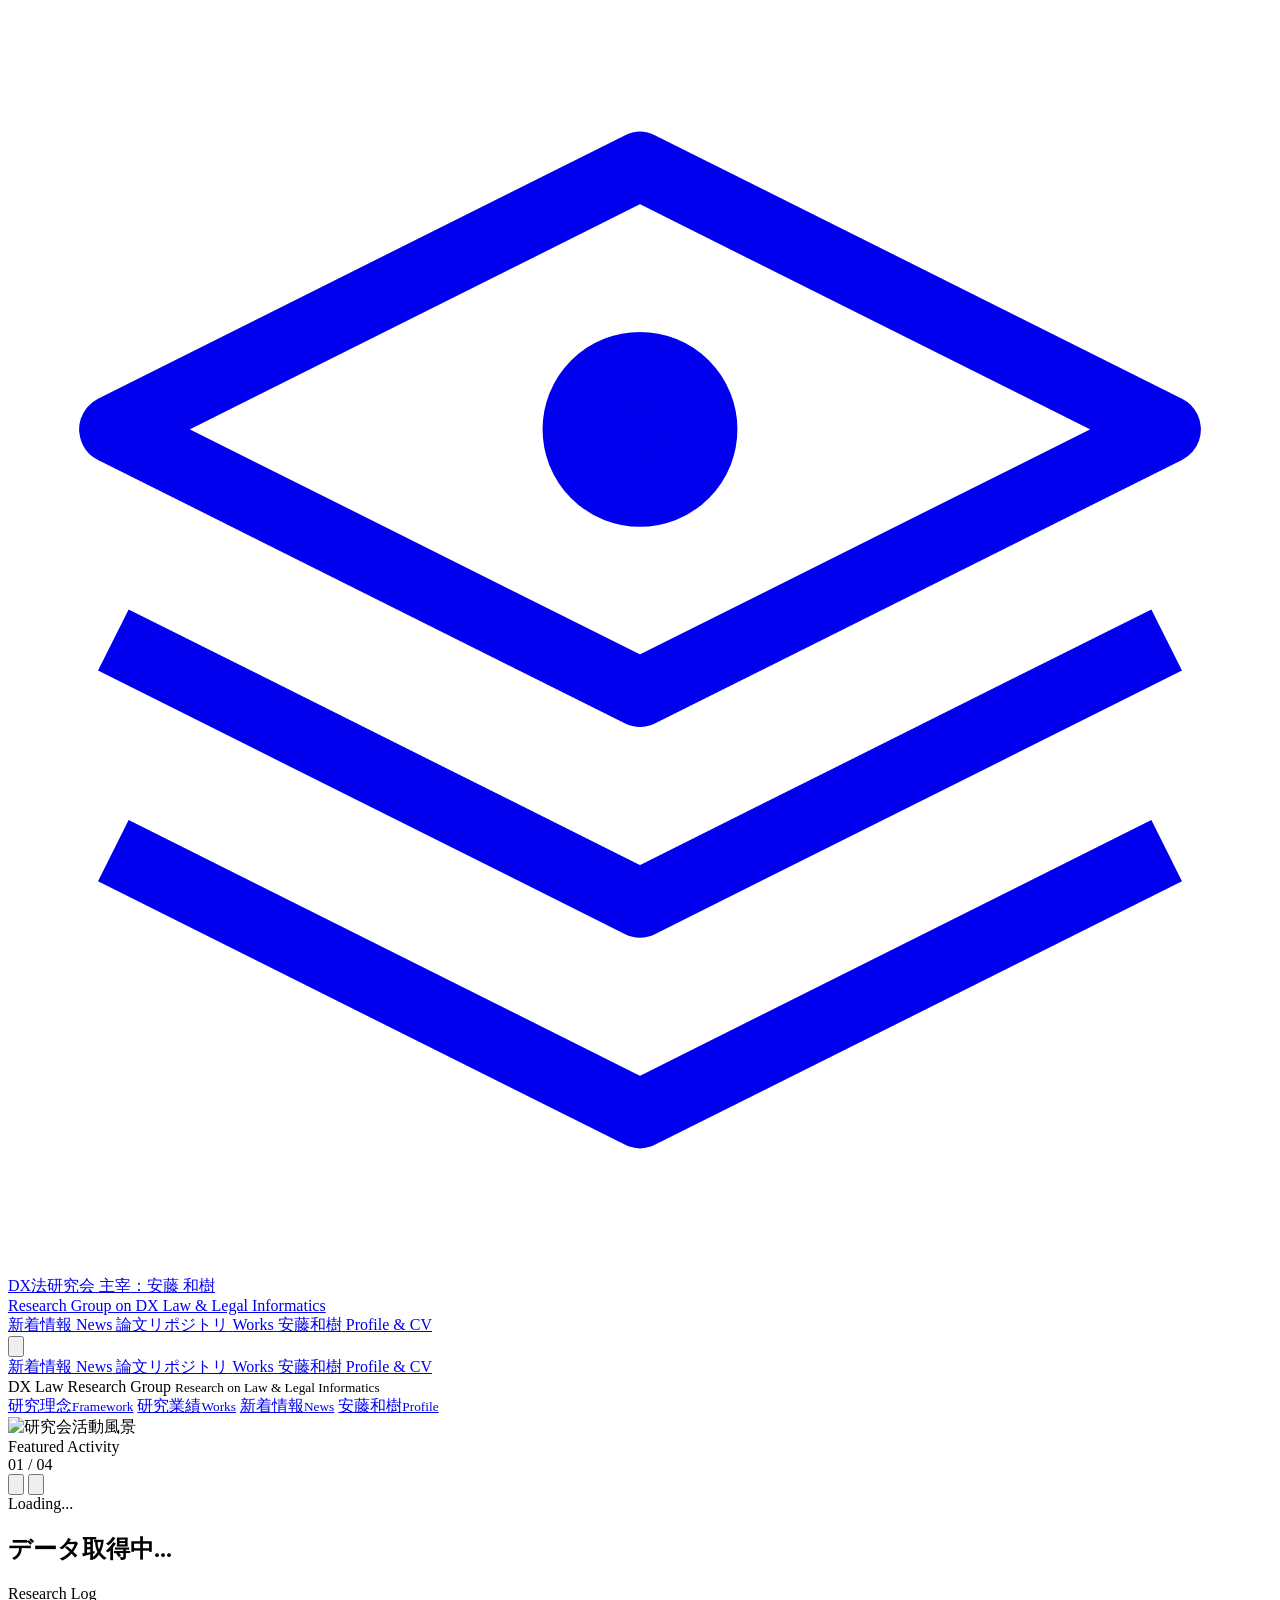
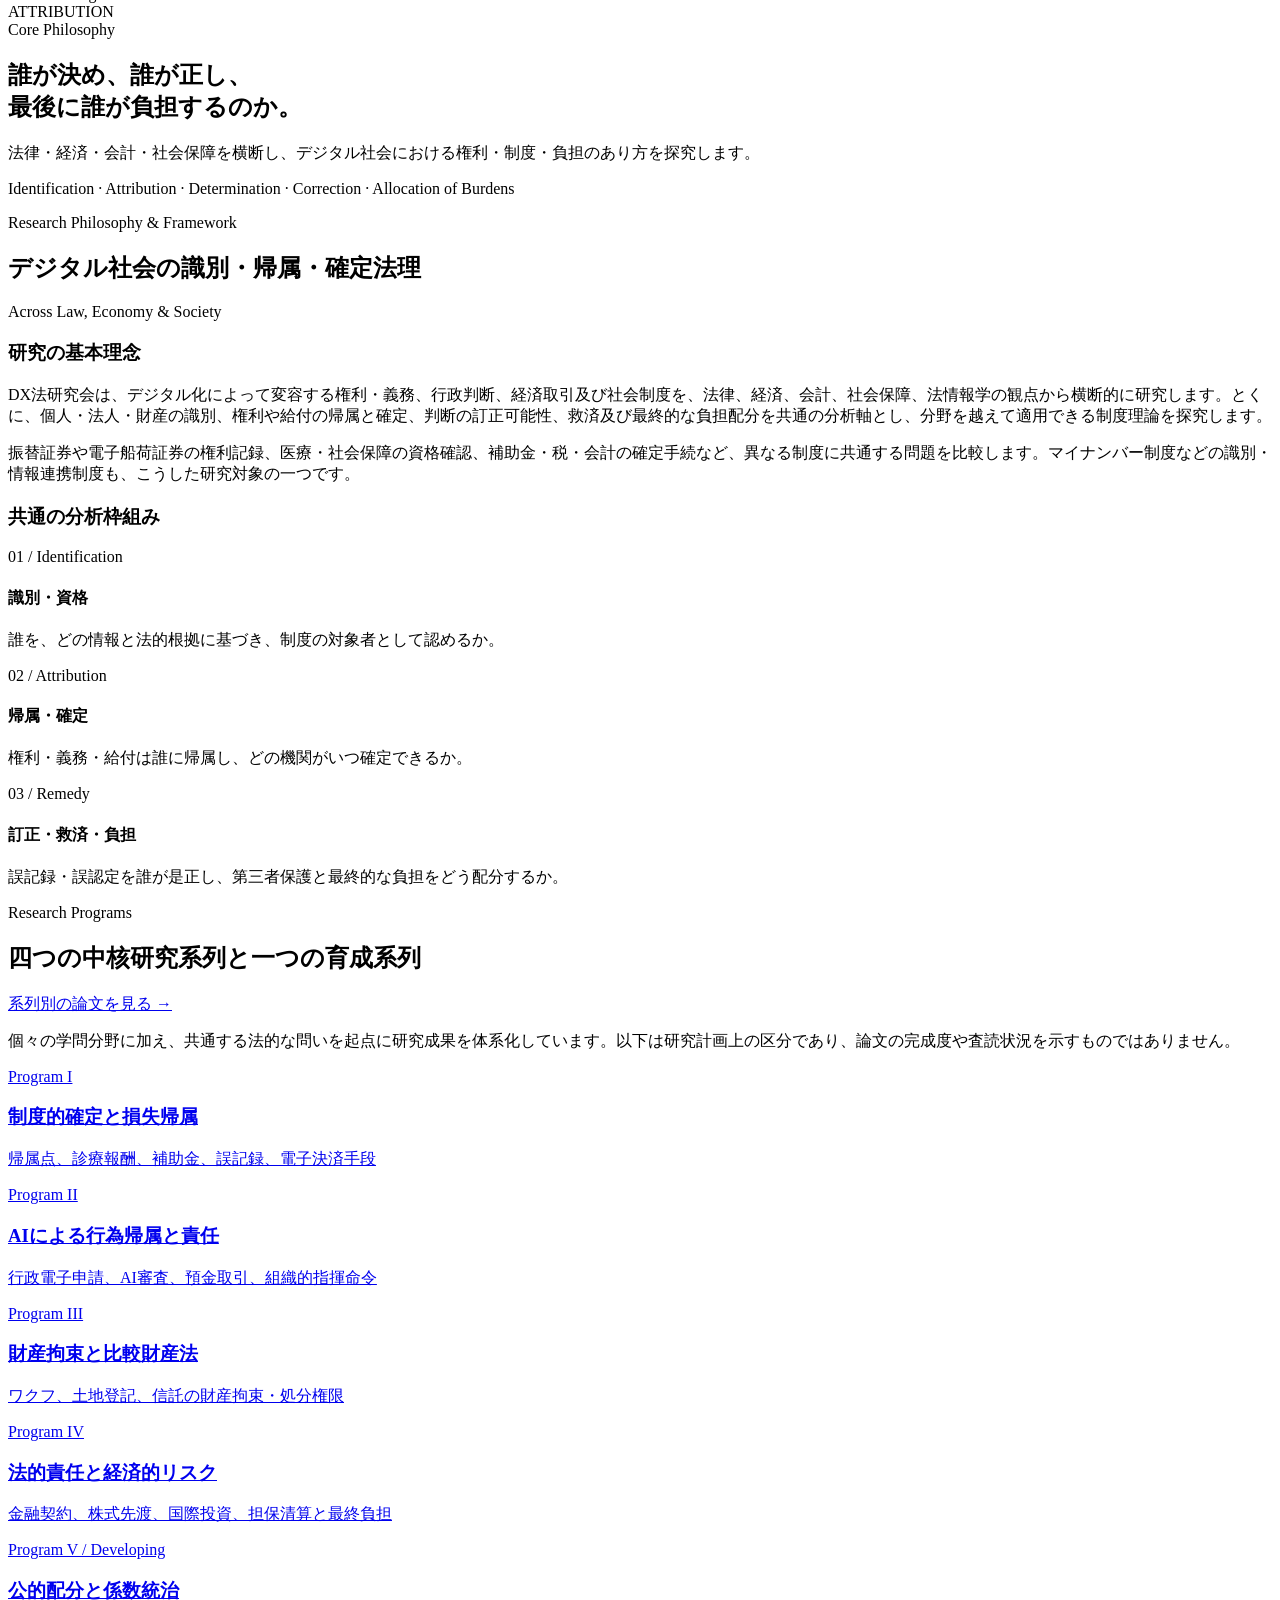
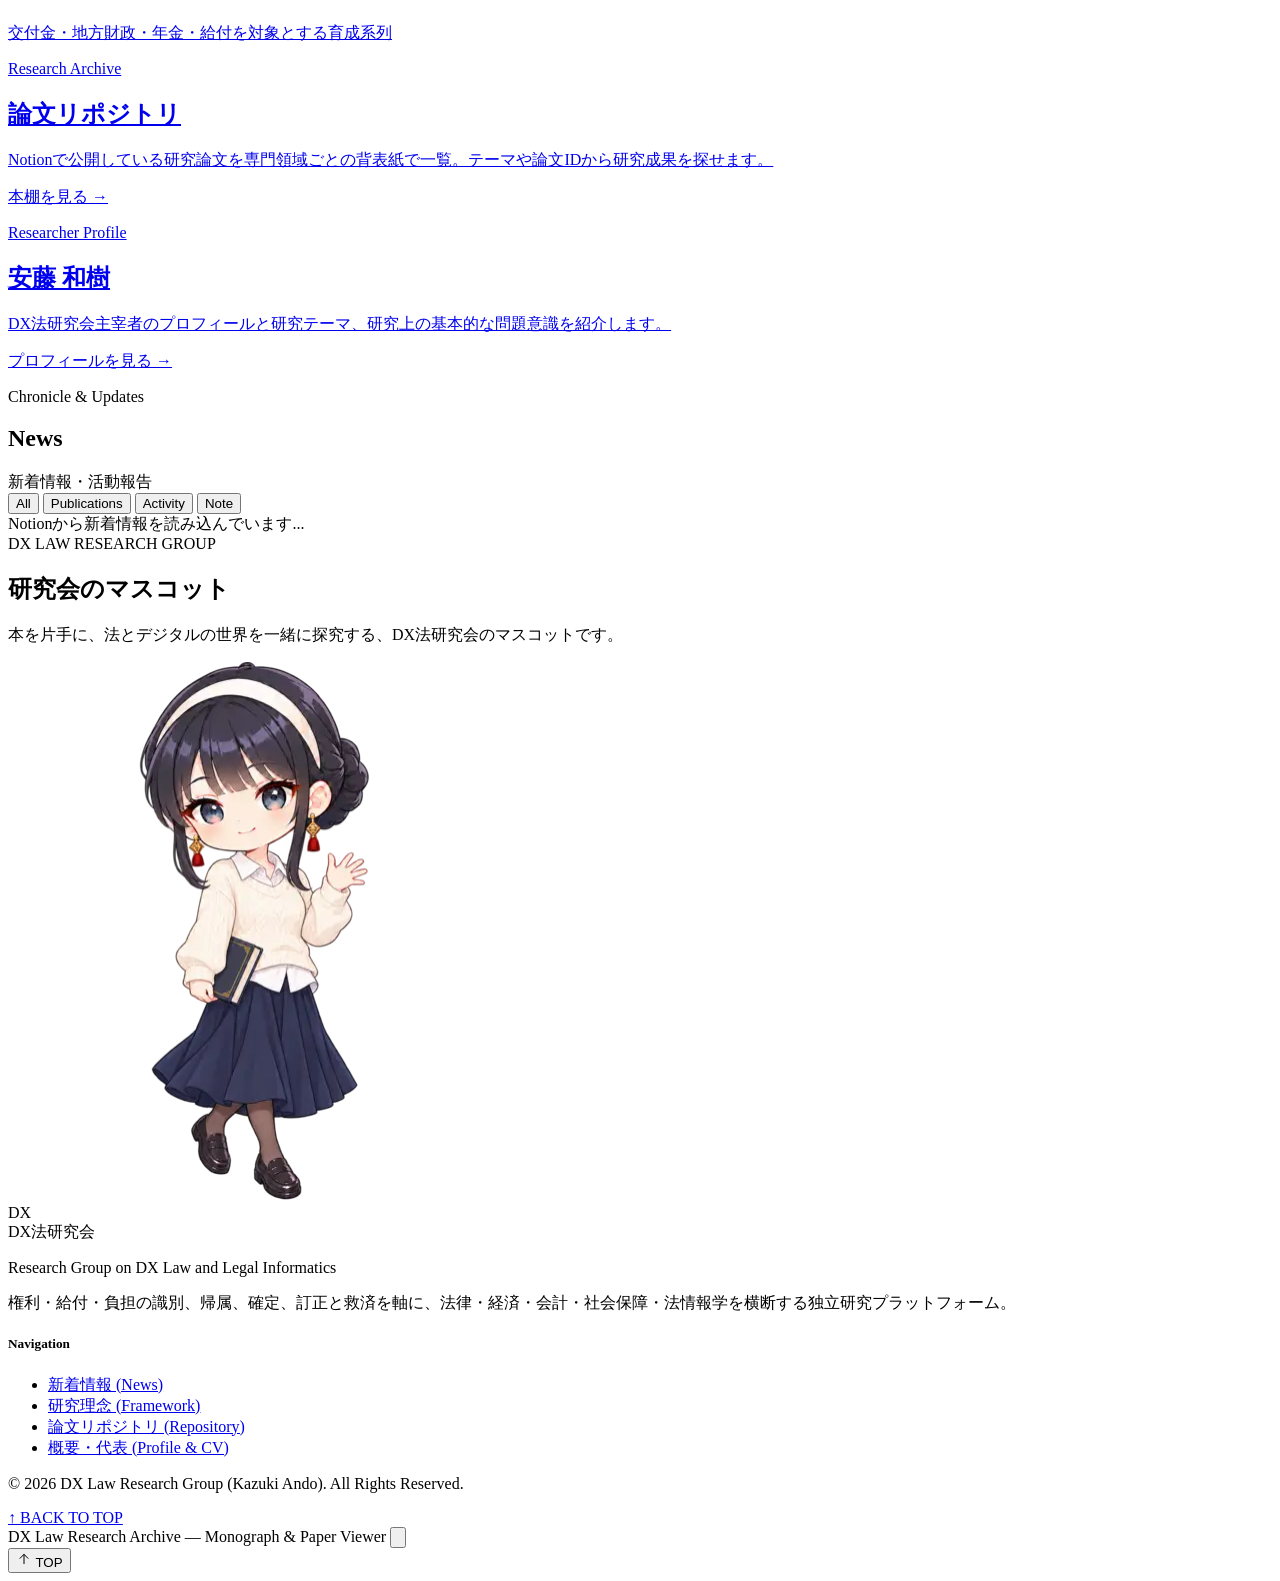
==== commit 463aa5d1: "Present five research programs on DX Law homepage" ====
--- a/public/index.html
+++ b/public/index.html
@@ -307,6 +307,45 @@
 
       </section>
 
+      <!-- Five research programs, synchronized conceptually with the Notion repository. -->
+      <section id="research-programs" class="mb-20 scroll-mt-28" aria-labelledby="research-programs-title">
+        <div class="flex flex-col sm:flex-row sm:items-end sm:justify-between gap-3 border-b-2 border-academic-navy pb-4 mb-7">
+          <div>
+            <span class="font-en text-xs uppercase tracking-[0.2em] text-academic-gold font-semibold">Research Programs</span>
+            <h2 id="research-programs-title" class="font-serif text-2xl sm:text-3xl font-bold text-academic-navy mt-1">四つの中核研究系列と一つの育成系列</h2>
+          </div>
+          <a href="/repository/#research-series" class="font-serif text-xs sm:text-sm text-academic-gold hover:underline">系列別の論文を見る →</a>
+        </div>
+        <p class="font-serif text-sm text-stone-600 leading-loose mb-6">個々の学問分野に加え、共通する法的な問いを起点に研究成果を体系化しています。以下は研究計画上の区分であり、論文の完成度や査読状況を示すものではありません。</p>
+        <div class="grid grid-cols-1 sm:grid-cols-2 lg:grid-cols-3 gap-3">
+          <a href="/repository/#research-series" class="group block border border-academic-line bg-white p-5 hover:border-academic-gold hover:shadow-md transition">
+            <span class="font-en italic text-academic-gold text-sm">Program I</span>
+            <h3 class="font-serif font-bold text-academic-navy mt-2">制度的確定と損失帰属</h3>
+            <p class="font-serif text-xs text-stone-600 leading-relaxed mt-2">帰属点、診療報酬、補助金、誤記録、電子決済手段</p>
+          </a>
+          <a href="/repository/#research-series" class="group block border border-academic-line bg-white p-5 hover:border-academic-gold hover:shadow-md transition">
+            <span class="font-en italic text-academic-gold text-sm">Program II</span>
+            <h3 class="font-serif font-bold text-academic-navy mt-2">AIによる行為帰属と責任</h3>
+            <p class="font-serif text-xs text-stone-600 leading-relaxed mt-2">行政電子申請、AI審査、預金取引、組織的指揮命令</p>
+          </a>
+          <a href="/repository/#research-series" class="group block border border-academic-line bg-white p-5 hover:border-academic-gold hover:shadow-md transition">
+            <span class="font-en italic text-academic-gold text-sm">Program III</span>
+            <h3 class="font-serif font-bold text-academic-navy mt-2">財産拘束と比較財産法</h3>
+            <p class="font-serif text-xs text-stone-600 leading-relaxed mt-2">ワクフ、土地登記、信託の財産拘束・処分権限</p>
+          </a>
+          <a href="/repository/#research-series" class="group block border border-academic-line bg-white p-5 hover:border-academic-gold hover:shadow-md transition">
+            <span class="font-en italic text-academic-gold text-sm">Program IV</span>
+            <h3 class="font-serif font-bold text-academic-navy mt-2">法的責任と経済的リスク</h3>
+            <p class="font-serif text-xs text-stone-600 leading-relaxed mt-2">金融契約、株式先渡、国際投資、担保清算と最終負担</p>
+          </a>
+          <a href="/repository/#research-series" class="group block border border-academic-line bg-academic-stone/60 p-5 hover:border-academic-gold hover:shadow-md transition">
+            <span class="font-en italic text-academic-gold text-sm">Program V / Developing</span>
+            <h3 class="font-serif font-bold text-academic-navy mt-2">公的配分と係数統治</h3>
+            <p class="font-serif text-xs text-stone-600 leading-relaxed mt-2">交付金・地方財政・年金・給付を対象とする育成系列</p>
+          </a>
+        </div>
+      </section>
+
       <!-- Works & Monographs Section -->
       
       <!-- Portal links replace the two full-length sections on the landing page. -->
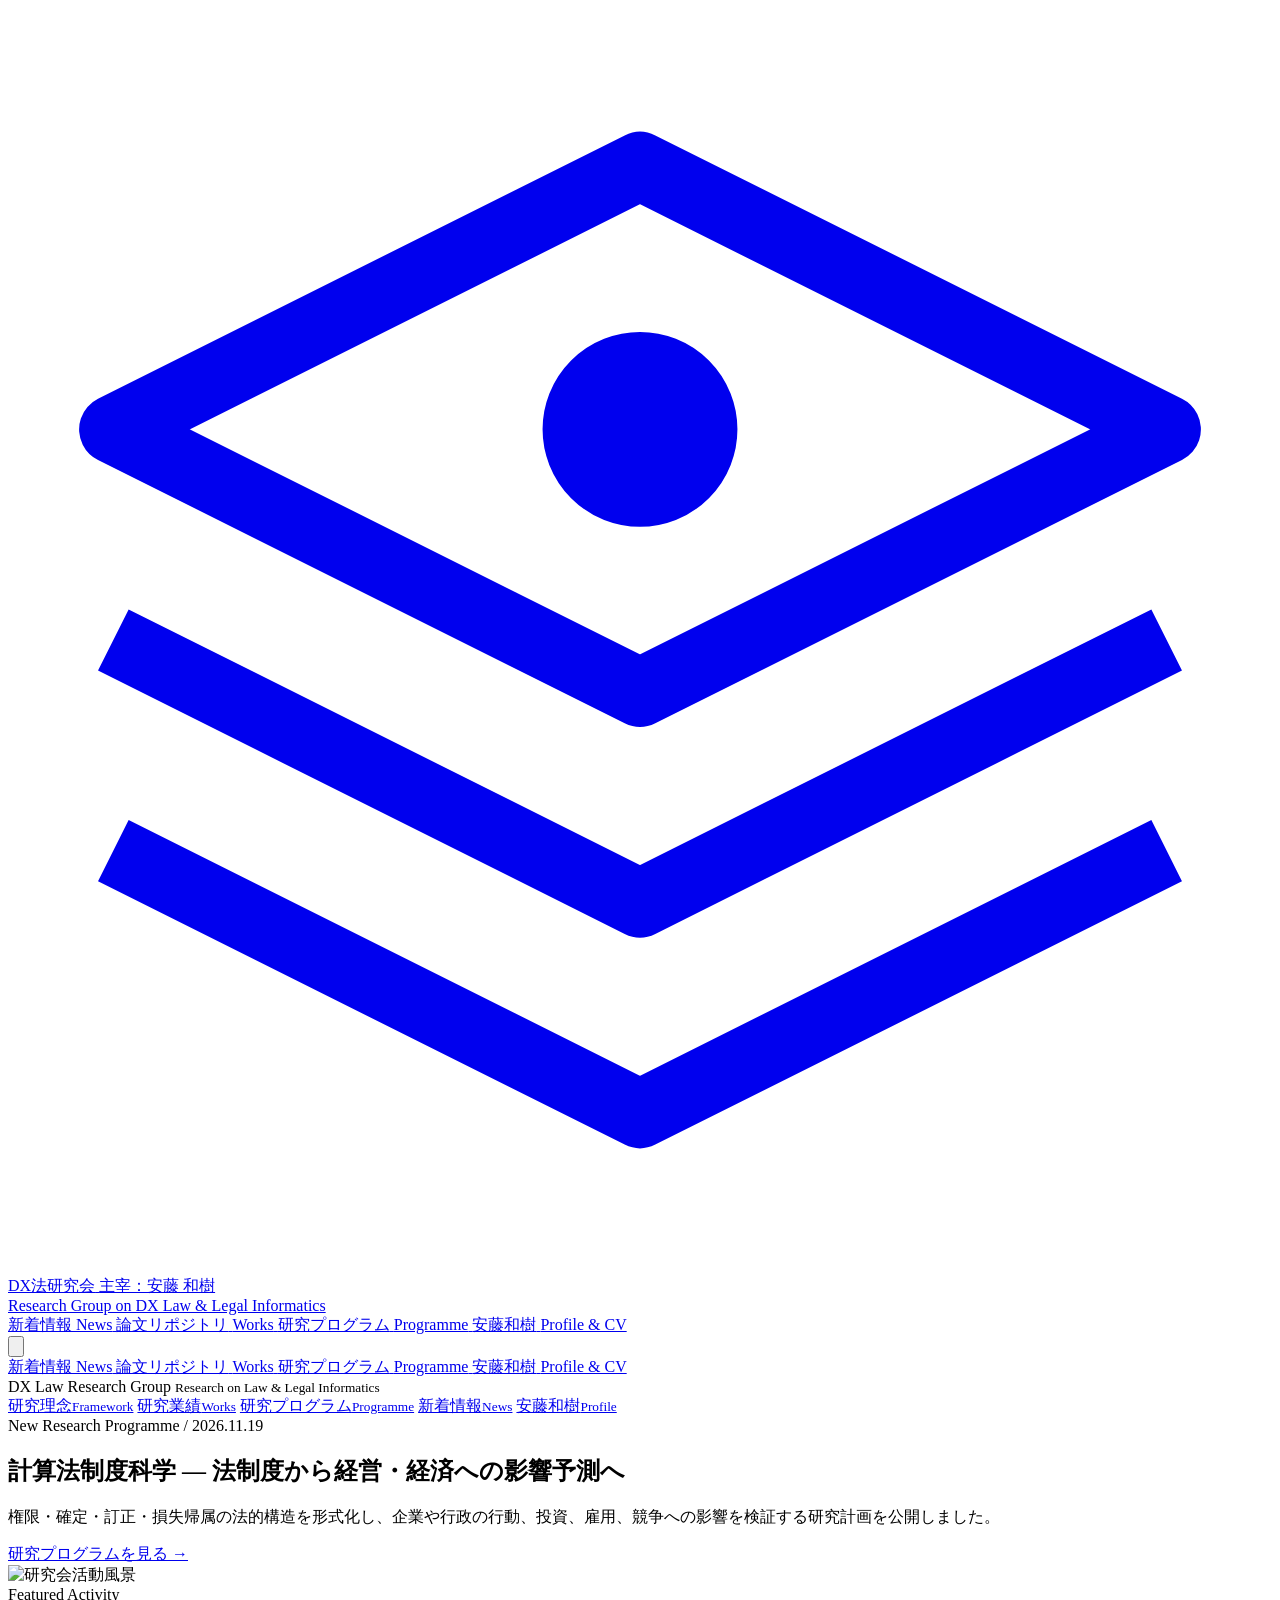
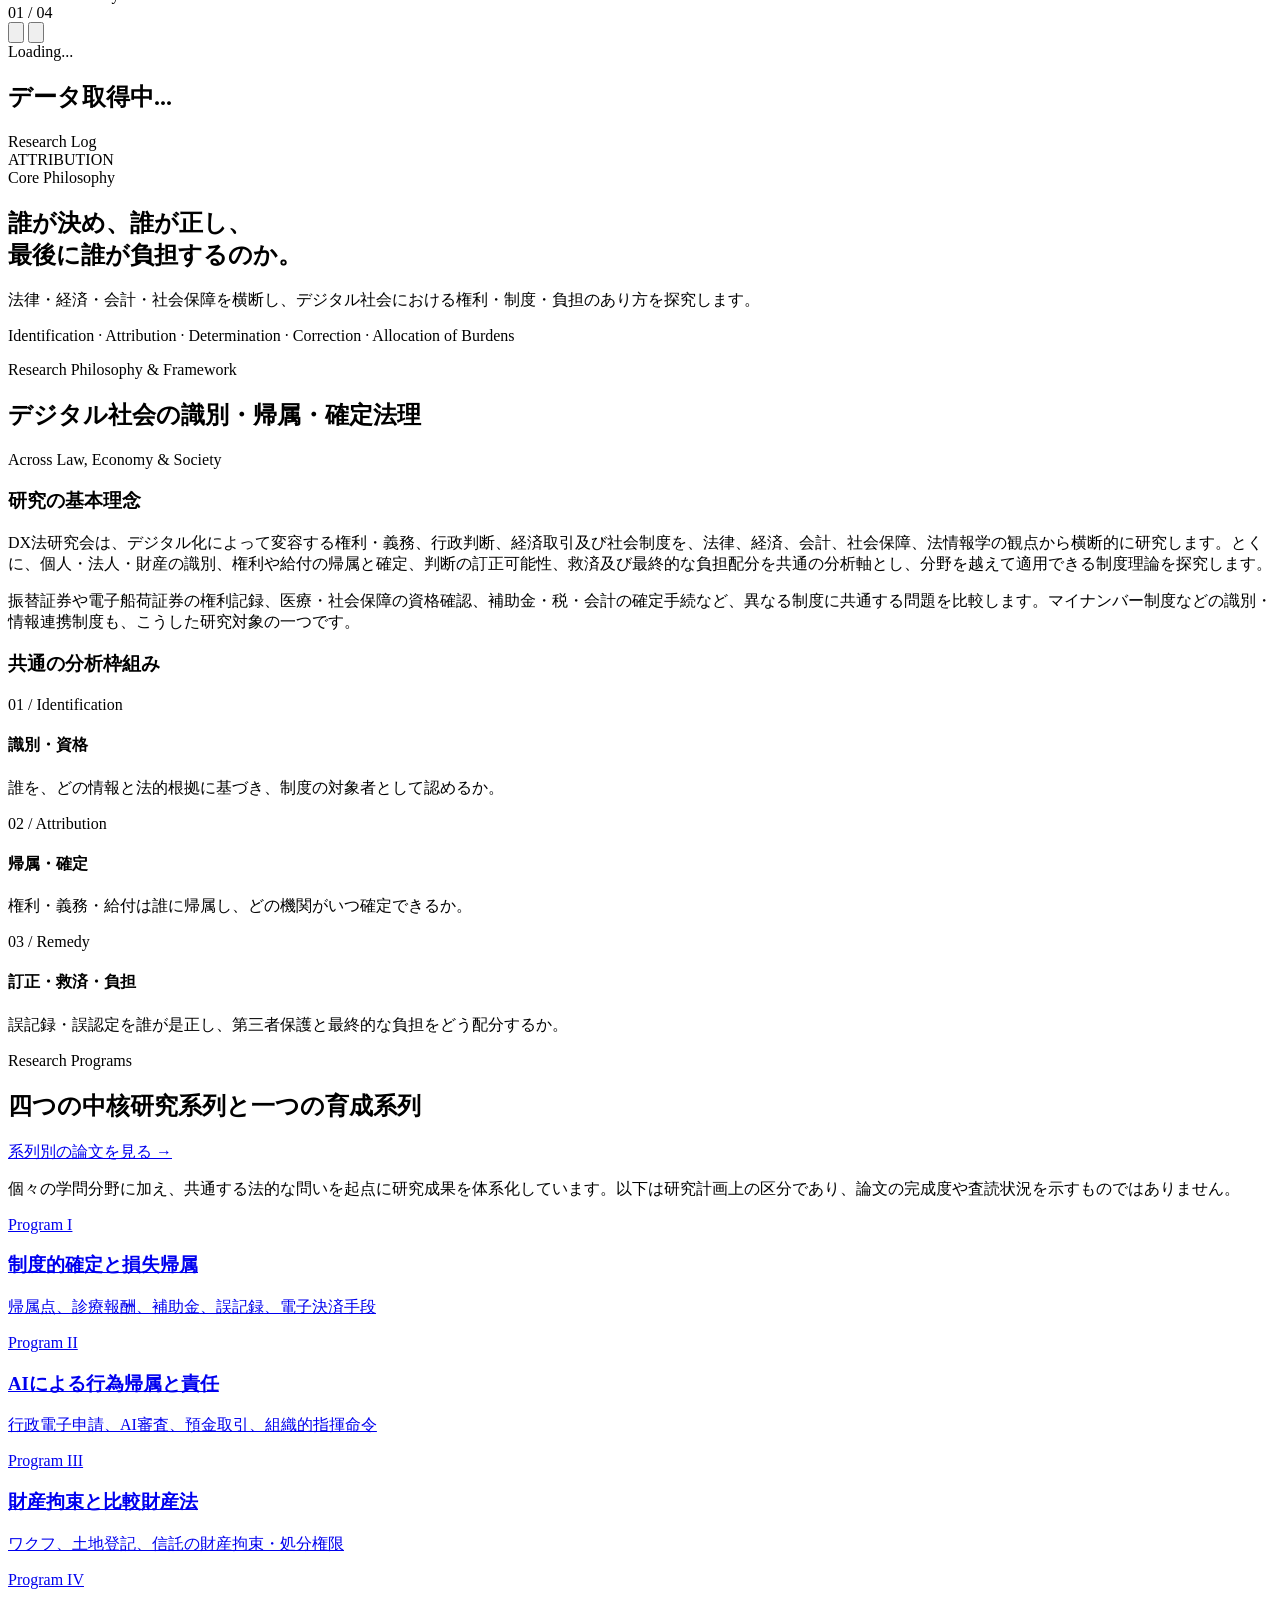
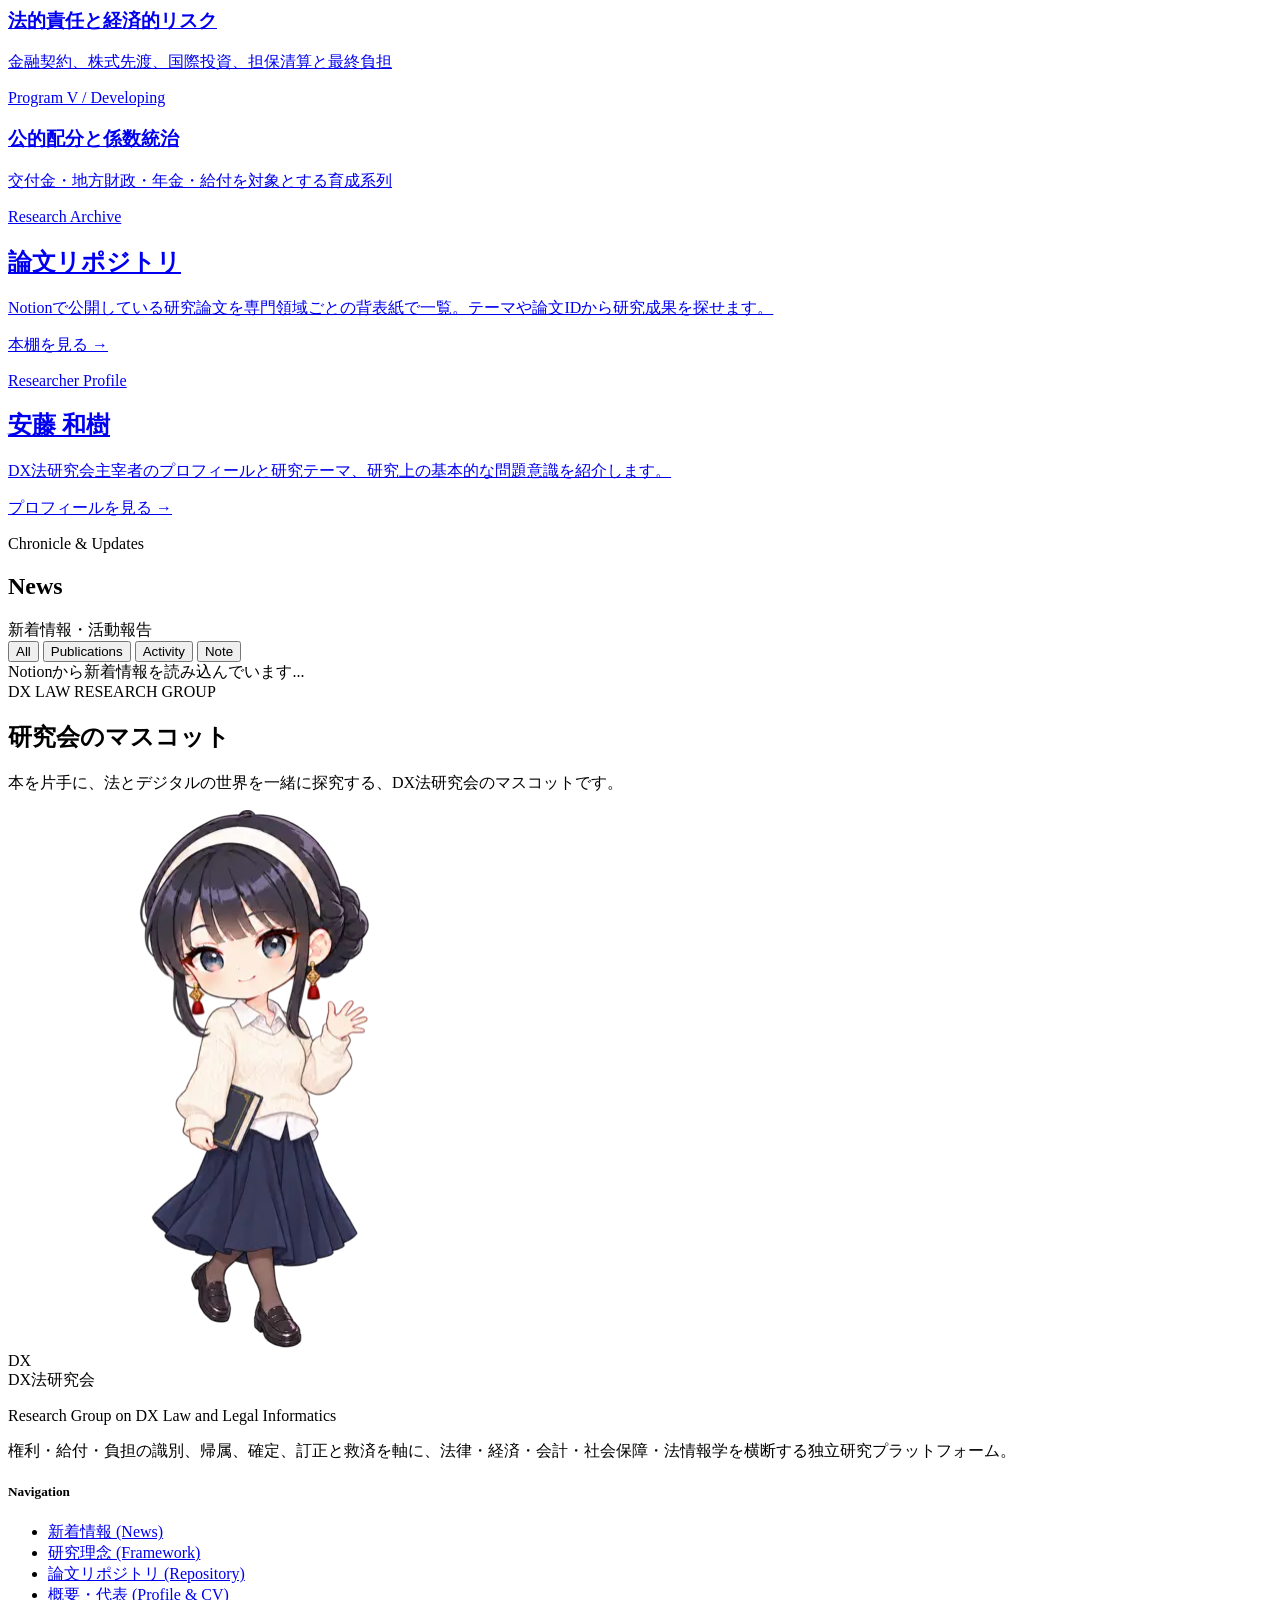
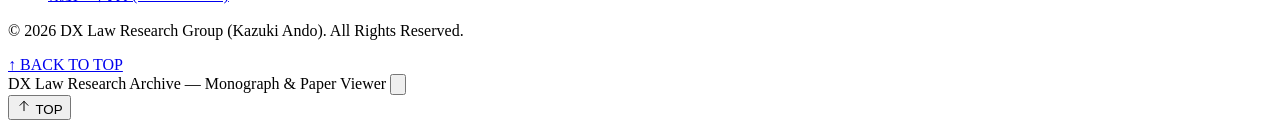
==== commit 8f5bd4a2: "Add computational legal institutions programme to site navigation" ====
--- a/public/index.html
+++ b/public/index.html
@@ -101,6 +101,10 @@
             <span class="font-serif font-medium text-stone-800 group-hover:text-academic-navy transition">研究分科会</span>
             <span class="font-en text-[11px] tracking-[0.18em] uppercase text-academic-gold">Divisions</span>
           </a>
+          <a href="/research-program/" class="nav-link py-2 flex flex-col items-center group">
+            <span class="font-serif font-medium text-stone-800 group-hover:text-academic-navy transition">研究プログラム</span>
+            <span class="font-en text-[11px] tracking-[0.18em] uppercase text-academic-gold">Programme</span>
+          </a>
           <a href="/kazuki-ando/#profile" class="nav-link py-2 flex flex-col items-center group">
             <span class="font-serif font-medium text-stone-800 group-hover:text-academic-navy transition">安藤和樹</span>
             <span class="font-en text-[11px] tracking-[0.18em] uppercase text-academic-gold">Profile &amp; CV</span>
@@ -126,6 +130,10 @@
         <a href="/#study-groups" hidden onclick="toggleMobileMenu()" class="block py-2 border-b border-stone-200/70 flex justify-between items-center">
           <span class="font-serif font-medium text-stone-800">研究分科会</span>
           <span class="font-en text-xs uppercase tracking-widest text-academic-gold">Study Groups</span>
+        </a>
+        <a href="/research-program/" onclick="toggleMobileMenu()" class="block py-2 border-b border-stone-200/70 flex justify-between items-center">
+          <span class="font-serif font-medium text-stone-800">研究プログラム</span>
+          <span class="font-en text-xs uppercase tracking-widest text-academic-gold">Programme</span>
         </a>
         <a href="/kazuki-ando/#profile" onclick="toggleMobileMenu()" class="block py-2 flex justify-between items-center">
           <span class="font-serif font-medium text-stone-800">安藤和樹</span>
@@ -155,6 +163,7 @@
       <a href="/#framework"><span>研究理念</span><small>Framework</small></a>
       <a href="/repository/#works"><span>研究業績</span><small>Works</small></a>
       <a href="/#study-groups" hidden><span>研究分科会</span><small>Study Groups</small></a>
+      <a href="/research-program/"><span>研究プログラム</span><small>Programme</small></a>
       <a href="/#news"><span>新着情報</span><small>News</small></a>
       <a href="/kazuki-ando/#profile"><span>安藤和樹</span><small>Profile</small></a>
       <a id="contact-link" hidden href="#" aria-label="メールでお問い合わせ">
@@ -180,6 +189,16 @@
 
     <main class="max-w-6xl mx-auto px-4 sm:px-8 pt-10 pb-24 flex-1 w-full">
 
+      <!-- Research programme announcement -->
+      <section aria-label="計算法制度科学の研究計画" class="mb-8 border border-academic-line bg-white/95 p-5 sm:p-7 flex flex-col md:flex-row md:items-center md:justify-between gap-5">
+        <div>
+          <span class="font-en text-[11px] tracking-[0.19em] uppercase text-academic-gold font-semibold">New Research Programme / 2026.11.19</span>
+          <h2 class="font-serif text-xl sm:text-2xl font-bold text-academic-navy mt-2">計算法制度科学 ― 法制度から経営・経済への影響予測へ</h2>
+          <p class="text-xs sm:text-sm text-stone-600 leading-loose mt-2">権限・確定・訂正・損失帰属の法的構造を形式化し、企業や行政の行動、投資、雇用、競争への影響を検証する研究計画を公開しました。</p>
+        </div>
+        <a href="/research-program/" class="shrink-0 inline-flex items-center justify-center px-6 py-3 text-xs sm:text-sm bg-academic-navy text-white hover:bg-academic-deep transition font-serif">研究プログラムを見る →</a>
+      </section>
+
       <!-- Editorial Hero Slider -->
       <section class="mb-20">
         <div class="bg-white border border-academic-line shadow-sm relative">
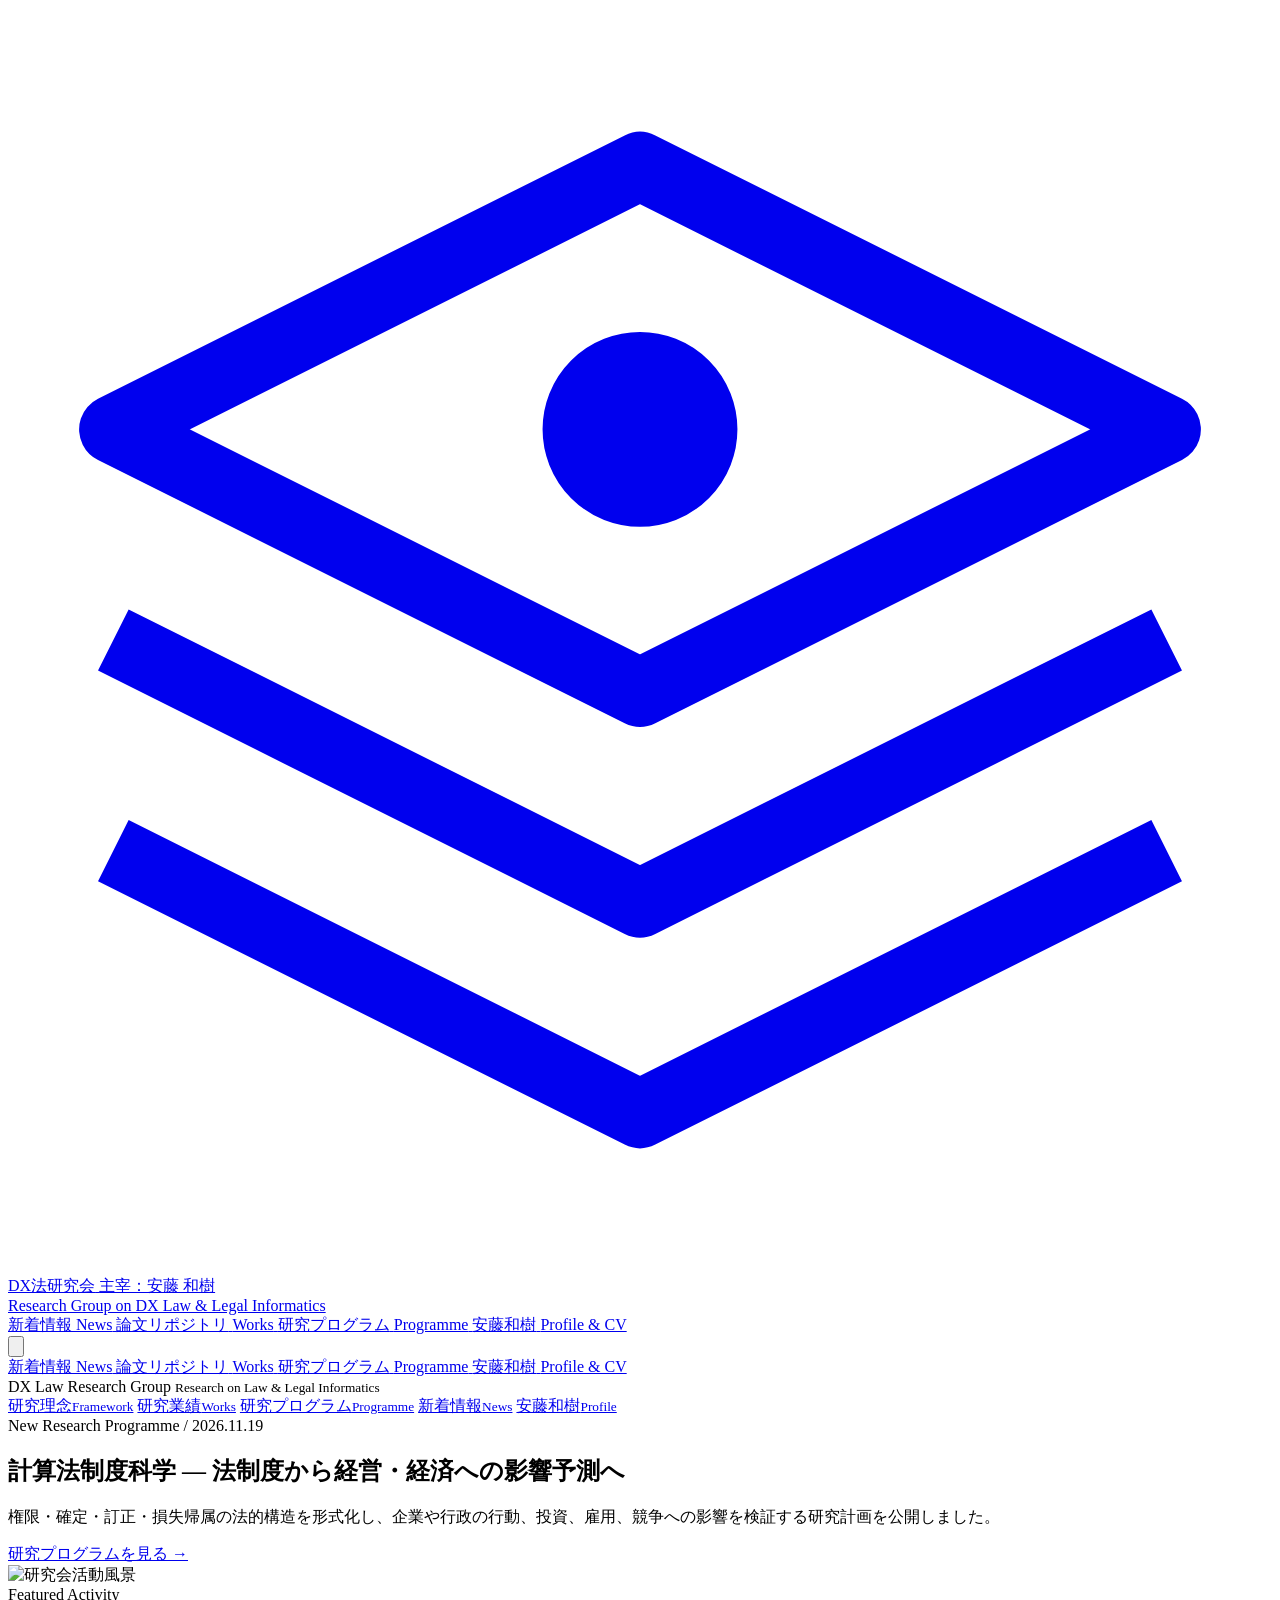
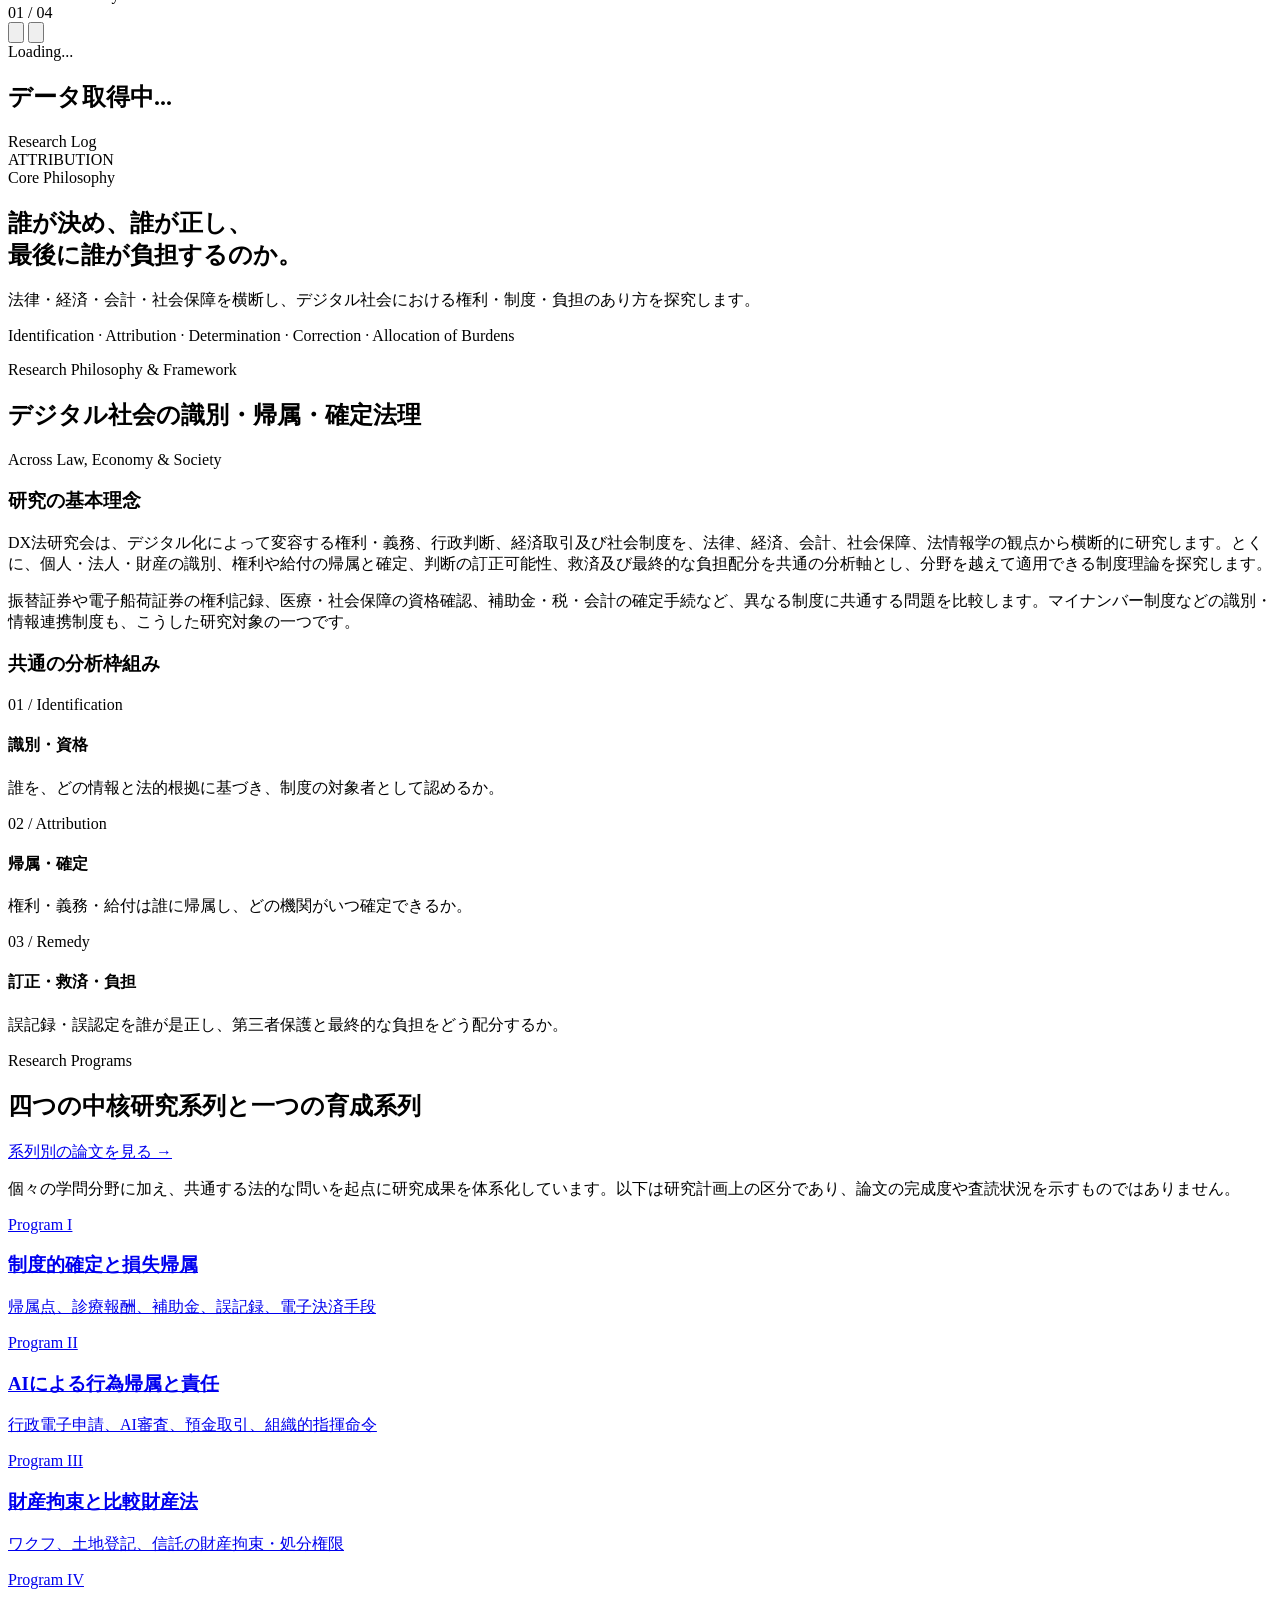
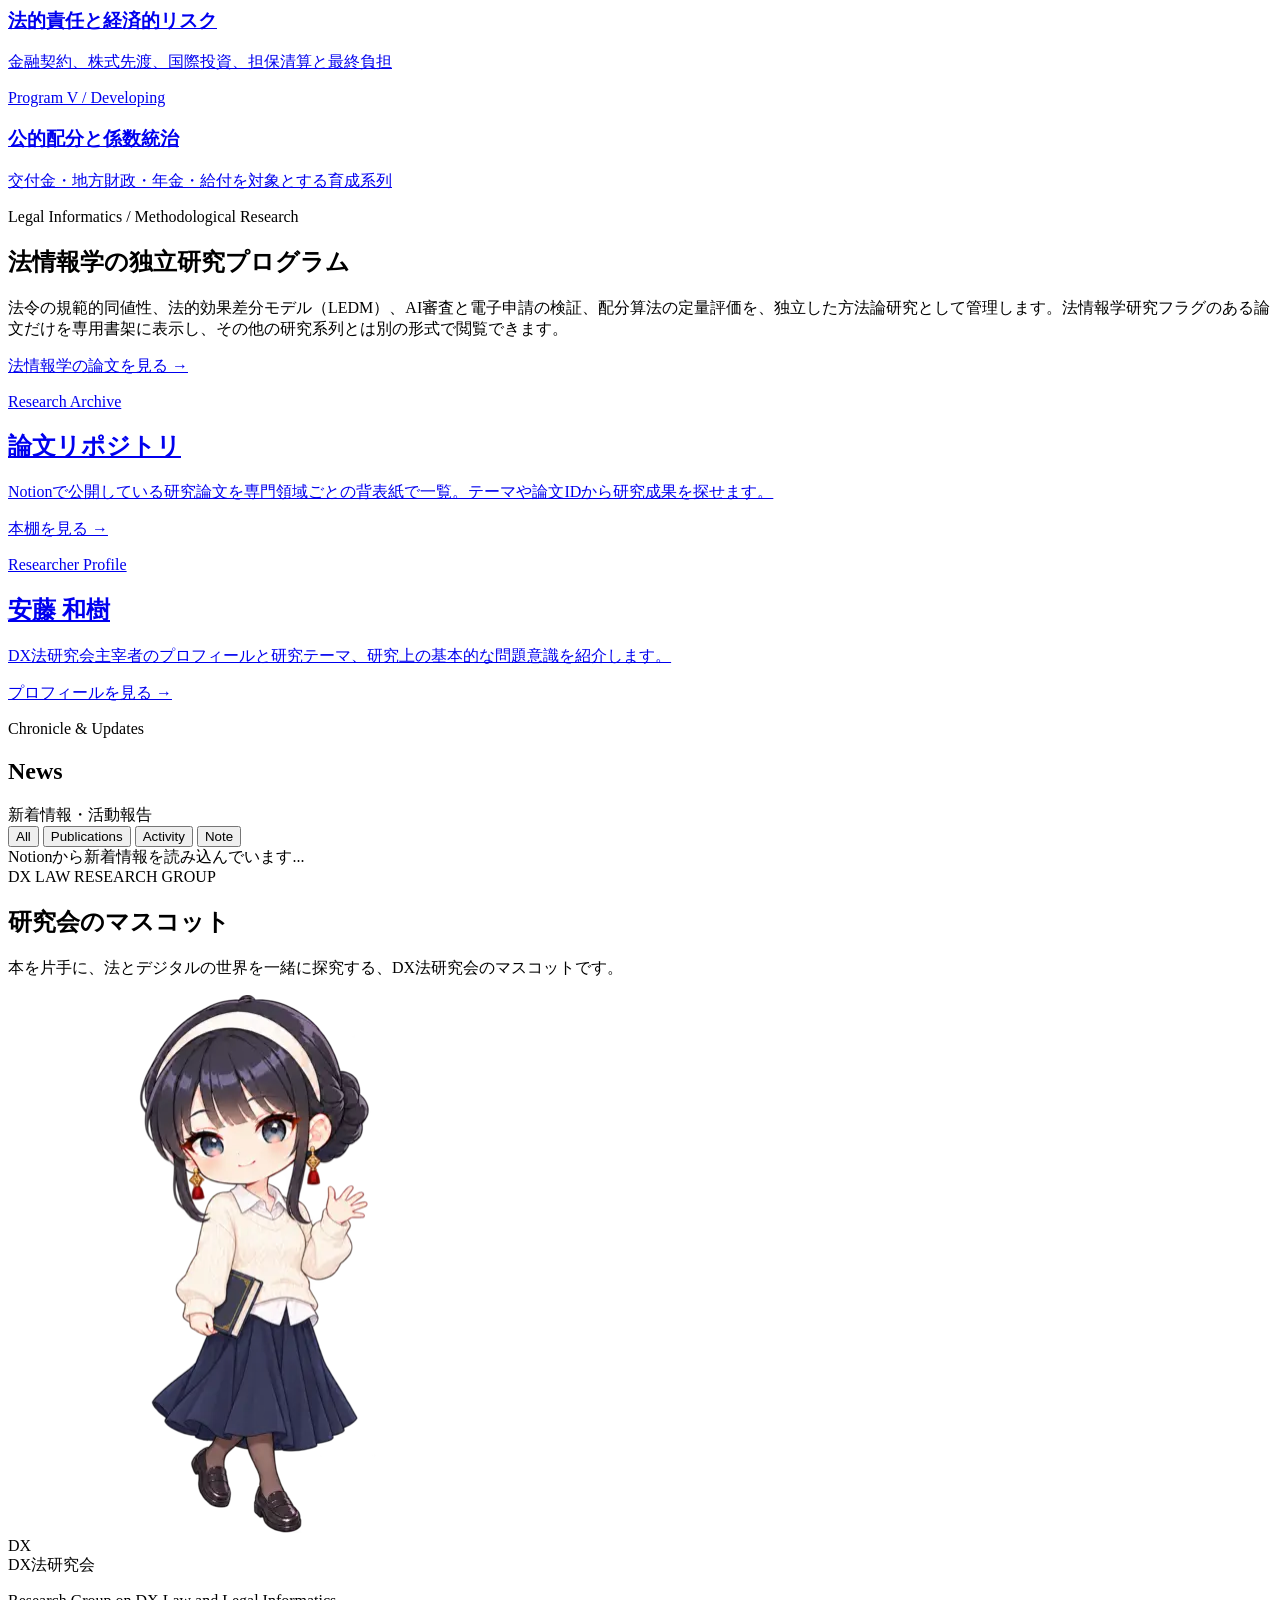
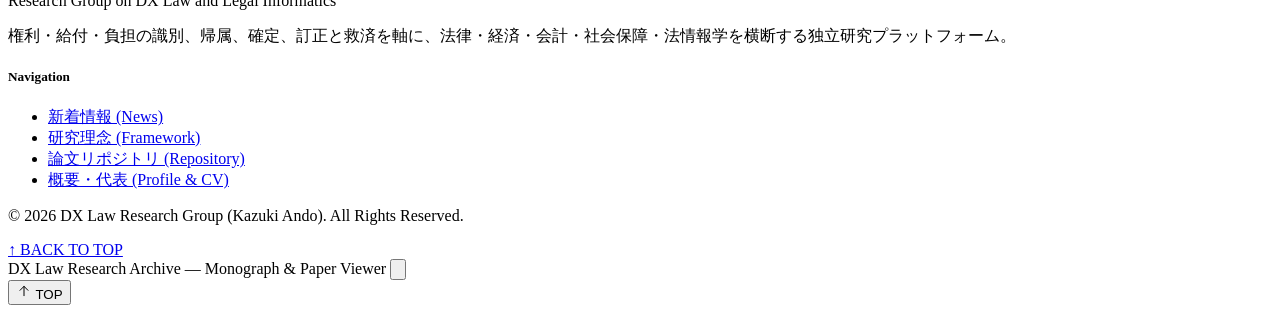
==== commit 9a335442: "Highlight independent legal-informatics research program on homepage" ====
--- a/public/index.html
+++ b/public/index.html
@@ -365,6 +365,20 @@
         </div>
       </section>
 
+      <!-- Legal informatics is a methodology program, distinct from the I-V legal research series. -->
+      <section id="legal-informatics" class="mb-20 scroll-mt-28" aria-labelledby="legal-informatics-title">
+        <div class="border border-academic-gold/60 bg-white p-6 sm:p-8">
+          <div class="flex flex-col md:flex-row md:items-start md:justify-between gap-5">
+            <div class="max-w-3xl">
+              <span class="font-en italic text-sm text-academic-gold">Legal Informatics / Methodological Research</span>
+              <h2 id="legal-informatics-title" class="font-serif text-xl sm:text-2xl font-bold text-academic-navy mt-2">法情報学の独立研究プログラム</h2>
+              <p class="font-serif text-sm text-stone-600 leading-loose mt-3">法令の規範的同値性、法的効果差分モデル（LEDM）、AI審査と電子申請の検証、配分算法の定量評価を、独立した方法論研究として管理します。法情報学研究フラグのある論文だけを専用書架に表示し、その他の研究系列とは別の形式で閲覧できます。</p>
+            </div>
+            <a href="/repository/#legal-informatics" class="inline-block shrink-0 border border-academic-navy bg-academic-navy px-5 py-3 text-white font-serif text-sm hover:bg-academic-deep transition text-center">法情報学の論文を見る →</a>
+          </div>
+        </div>
+      </section>
+
       <!-- Works & Monographs Section -->
       
       <!-- Portal links replace the two full-length sections on the landing page. -->
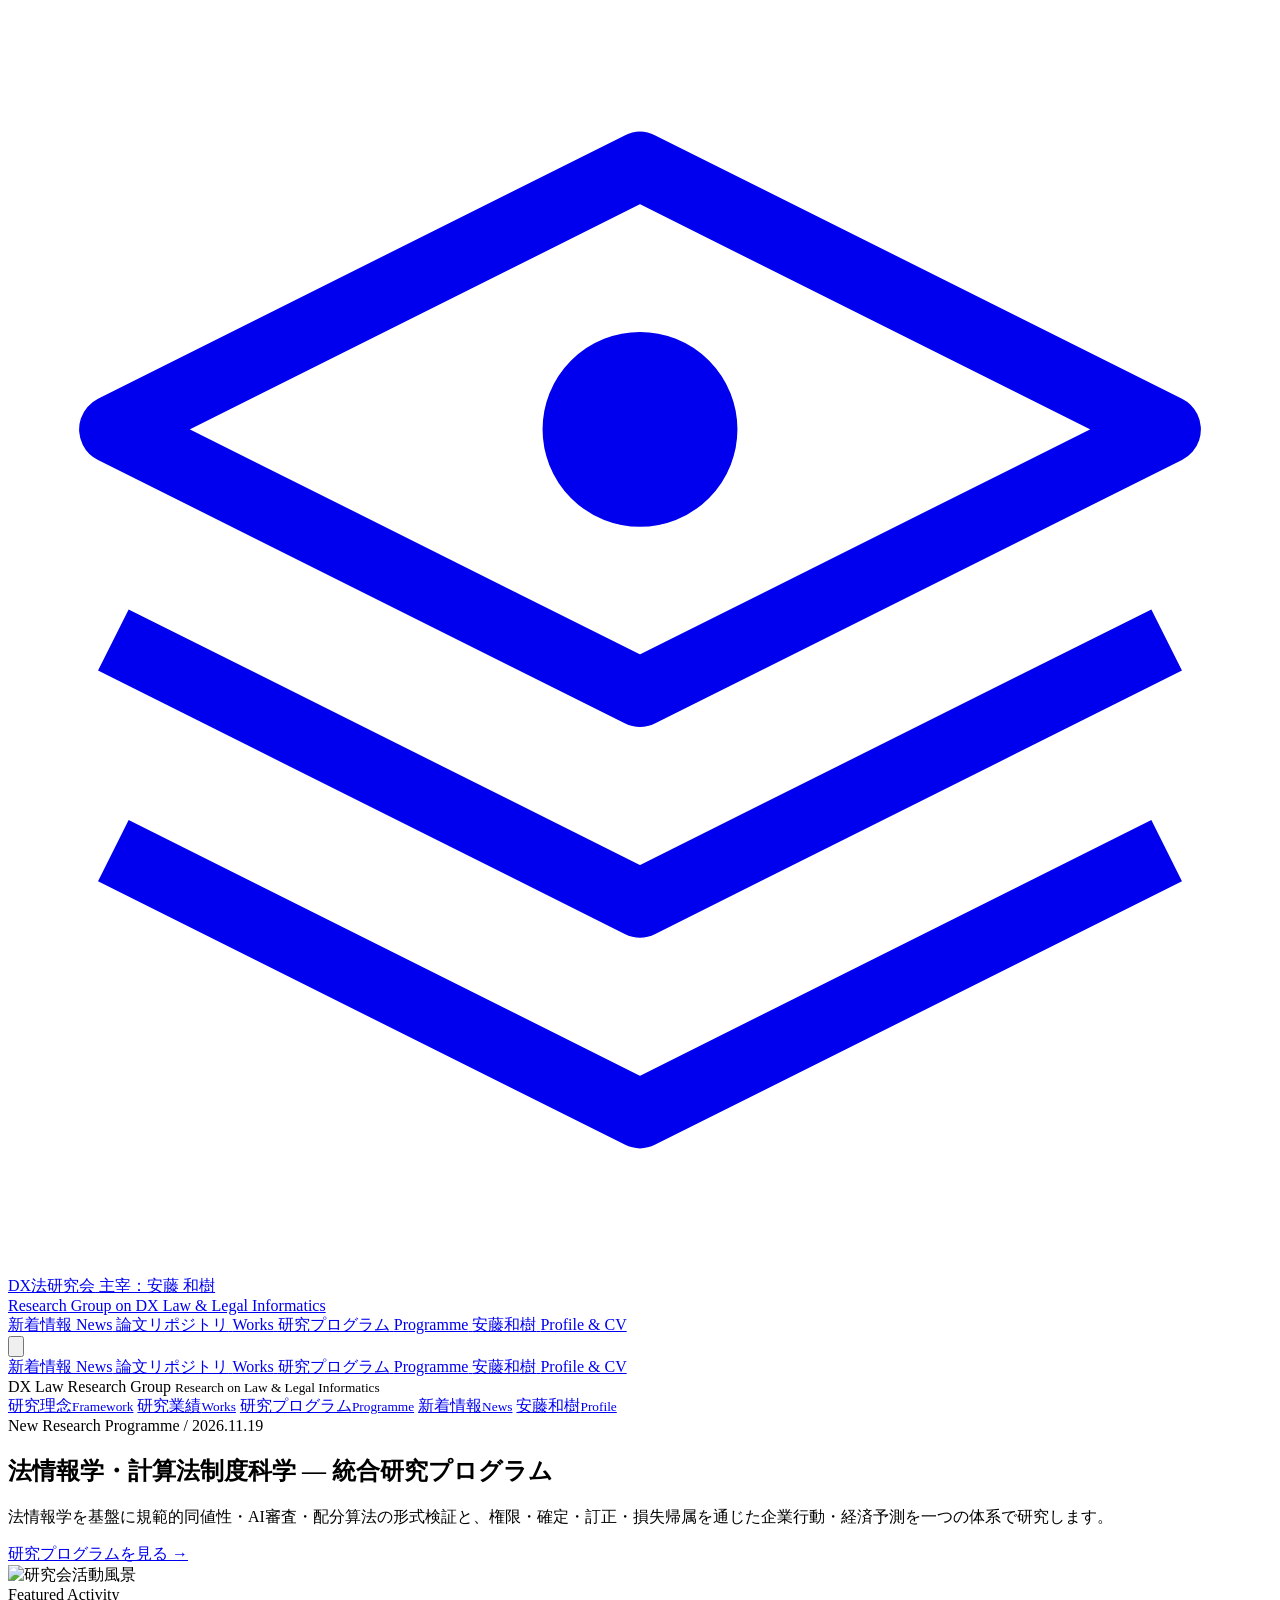
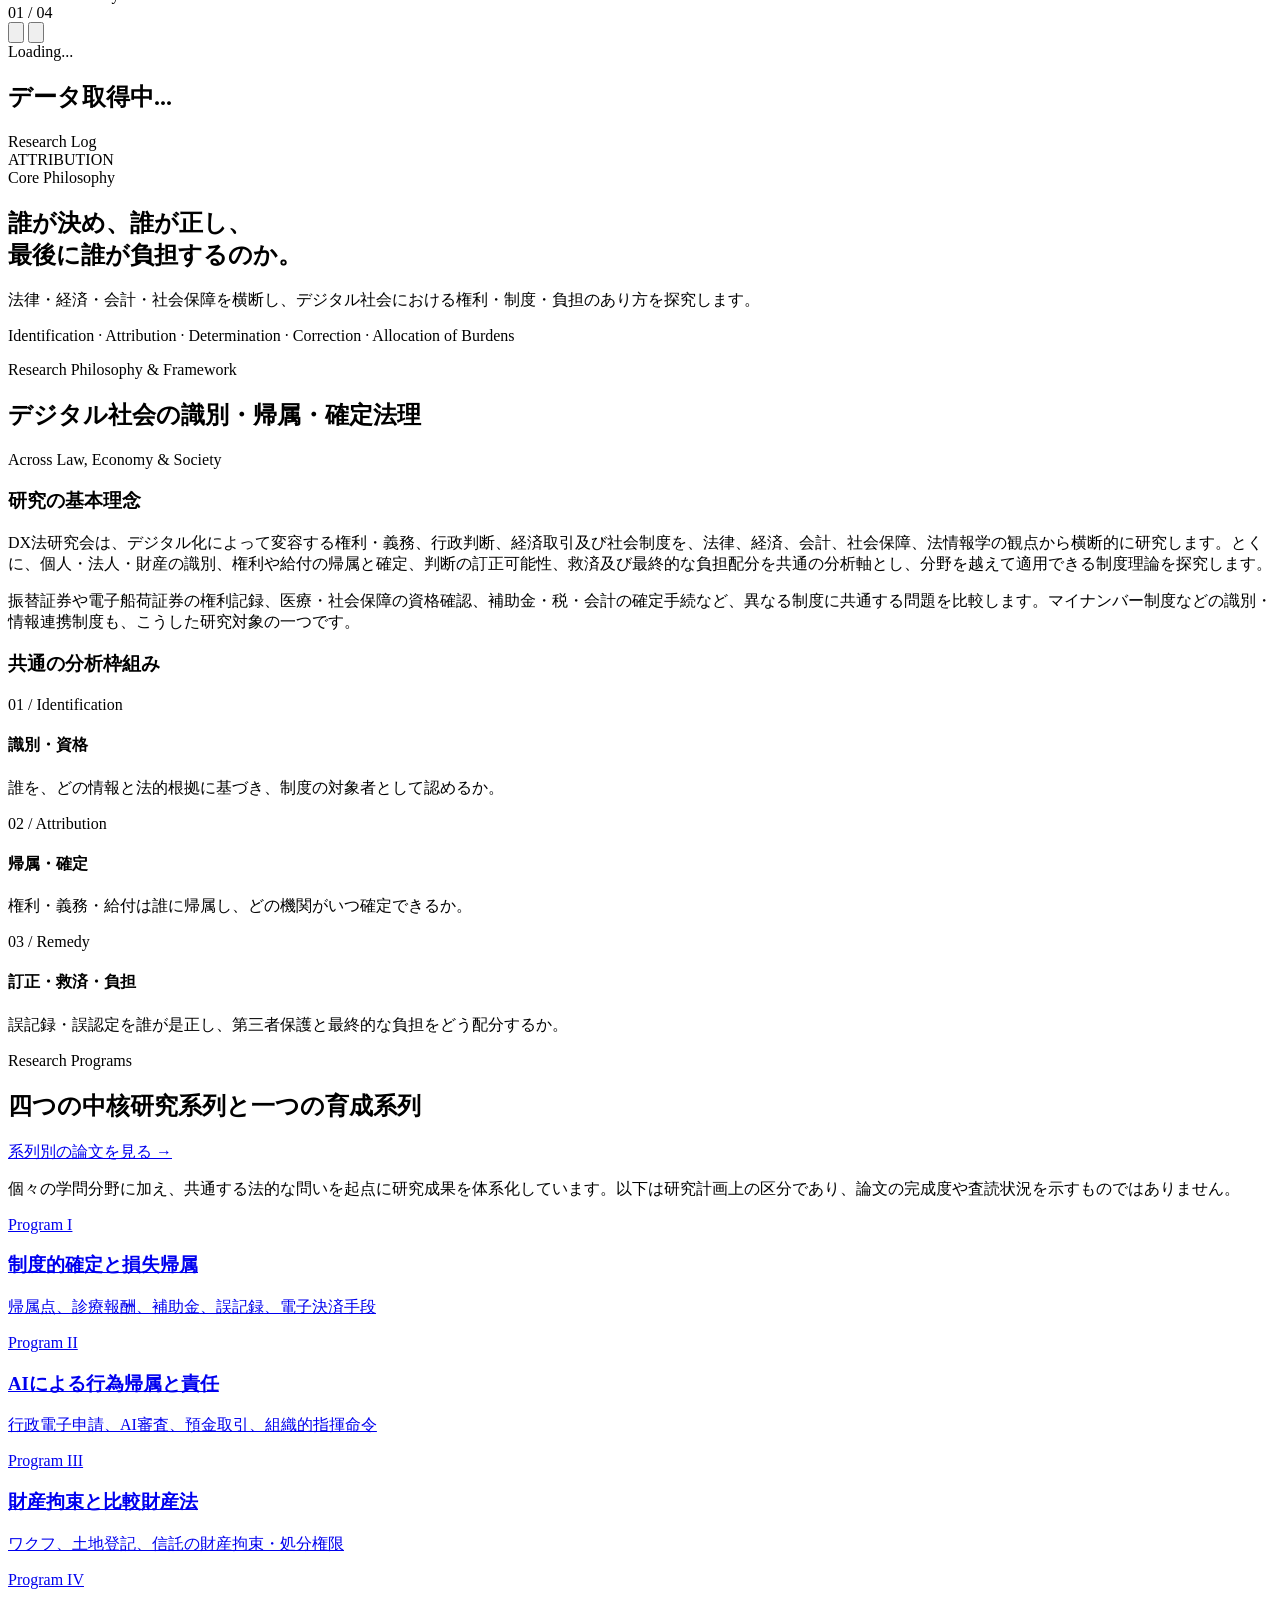
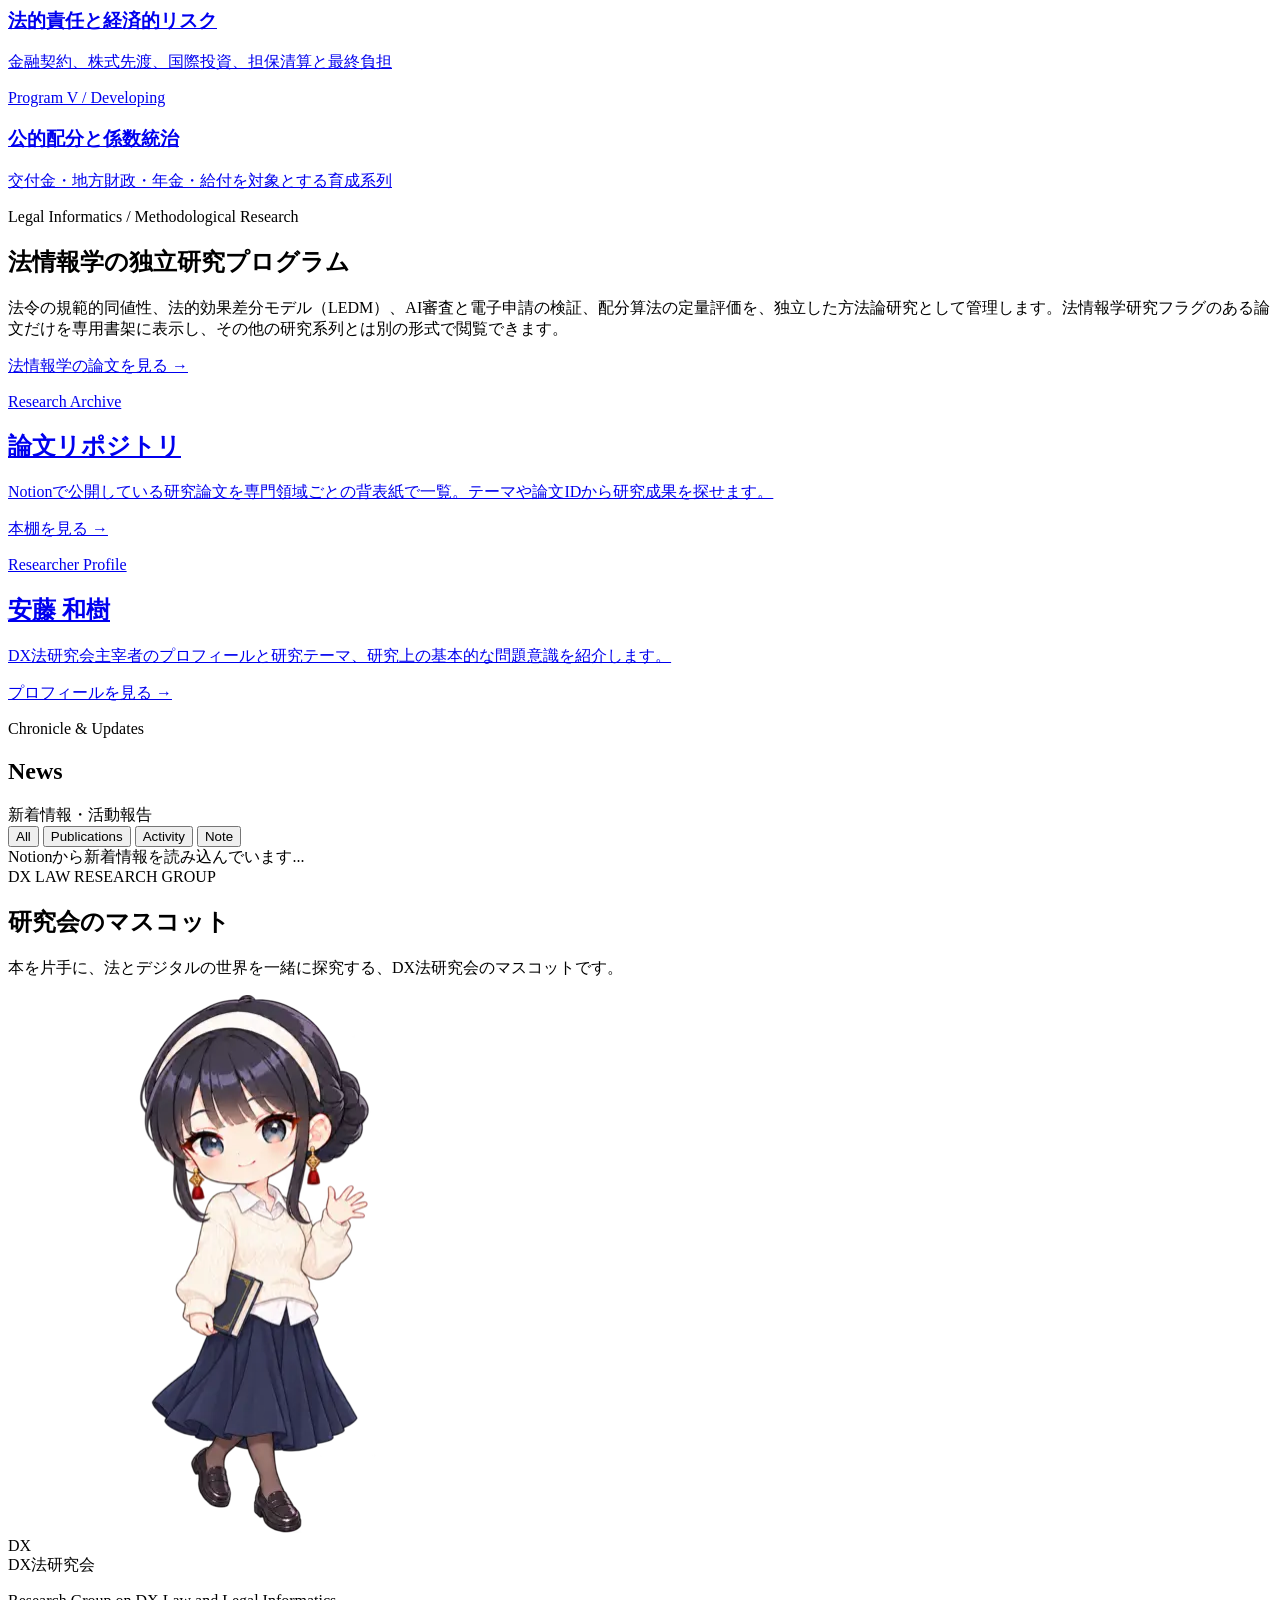
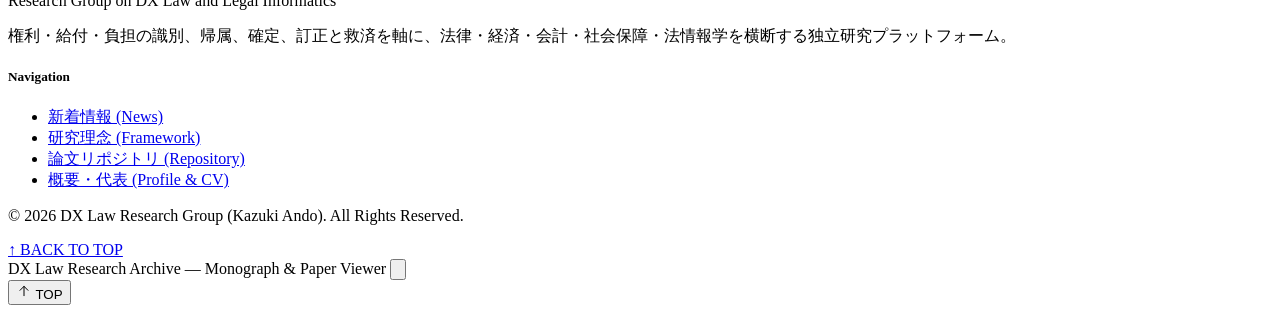
==== commit bcb624ce: "Align homepage with integrated legal informatics research programme" ====
--- a/public/index.html
+++ b/public/index.html
@@ -190,11 +190,11 @@
     <main class="max-w-6xl mx-auto px-4 sm:px-8 pt-10 pb-24 flex-1 w-full">
 
       <!-- Research programme announcement -->
-      <section aria-label="計算法制度科学の研究計画" class="mb-8 border border-academic-line bg-white/95 p-5 sm:p-7 flex flex-col md:flex-row md:items-center md:justify-between gap-5">
+      <section aria-label="法情報学・計算法制度科学の統合研究計画" class="mb-8 border border-academic-line bg-white/95 p-5 sm:p-7 flex flex-col md:flex-row md:items-center md:justify-between gap-5">
         <div>
           <span class="font-en text-[11px] tracking-[0.19em] uppercase text-academic-gold font-semibold">New Research Programme / 2026.11.19</span>
-          <h2 class="font-serif text-xl sm:text-2xl font-bold text-academic-navy mt-2">計算法制度科学 ― 法制度から経営・経済への影響予測へ</h2>
-          <p class="text-xs sm:text-sm text-stone-600 leading-loose mt-2">権限・確定・訂正・損失帰属の法的構造を形式化し、企業や行政の行動、投資、雇用、競争への影響を検証する研究計画を公開しました。</p>
+          <h2 class="font-serif text-xl sm:text-2xl font-bold text-academic-navy mt-2">法情報学・計算法制度科学 ― 統合研究プログラム</h2>
+          <p class="text-xs sm:text-sm text-stone-600 leading-loose mt-2">法情報学を基盤に規範的同値性・AI審査・配分算法の形式検証と、権限・確定・訂正・損失帰属を通じた企業行動・経済予測を一つの体系で研究します。</p>
         </div>
         <a href="/research-program/" class="shrink-0 inline-flex items-center justify-center px-6 py-3 text-xs sm:text-sm bg-academic-navy text-white hover:bg-academic-deep transition font-serif">研究プログラムを見る →</a>
       </section>
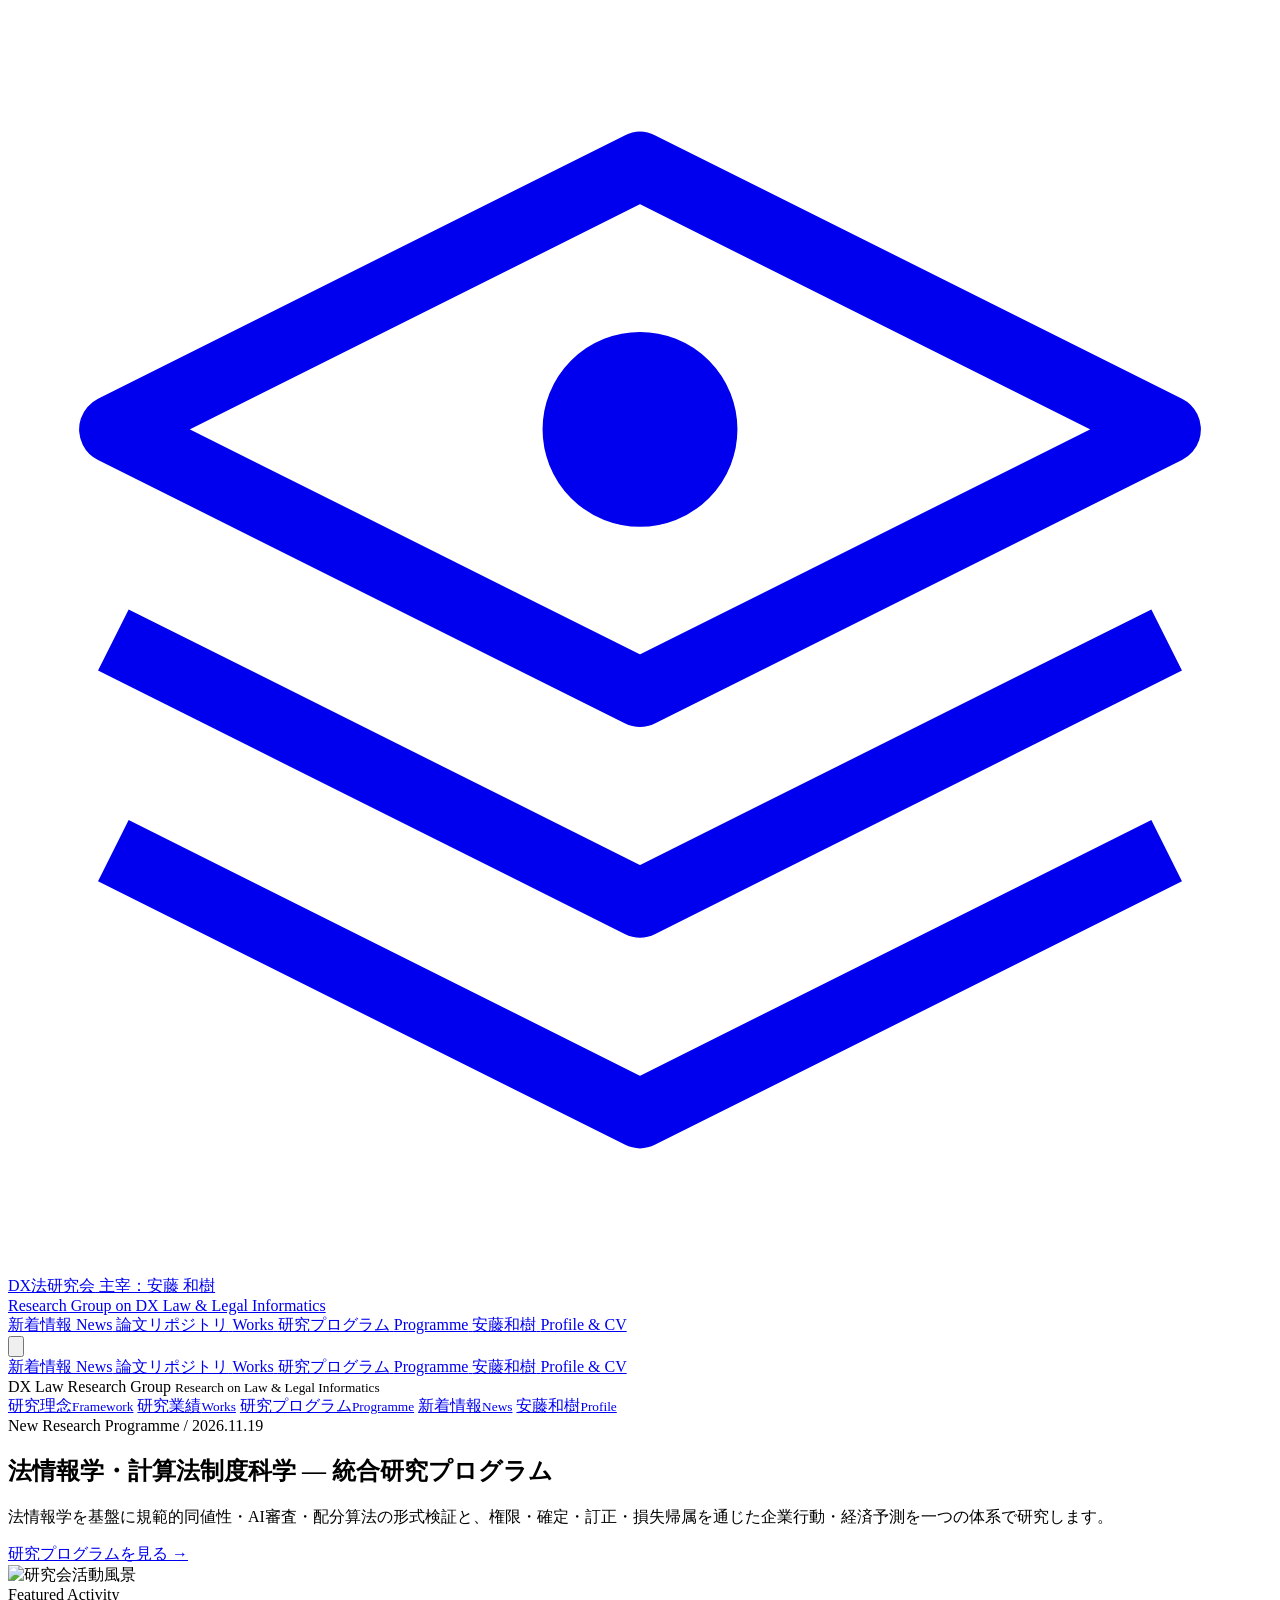
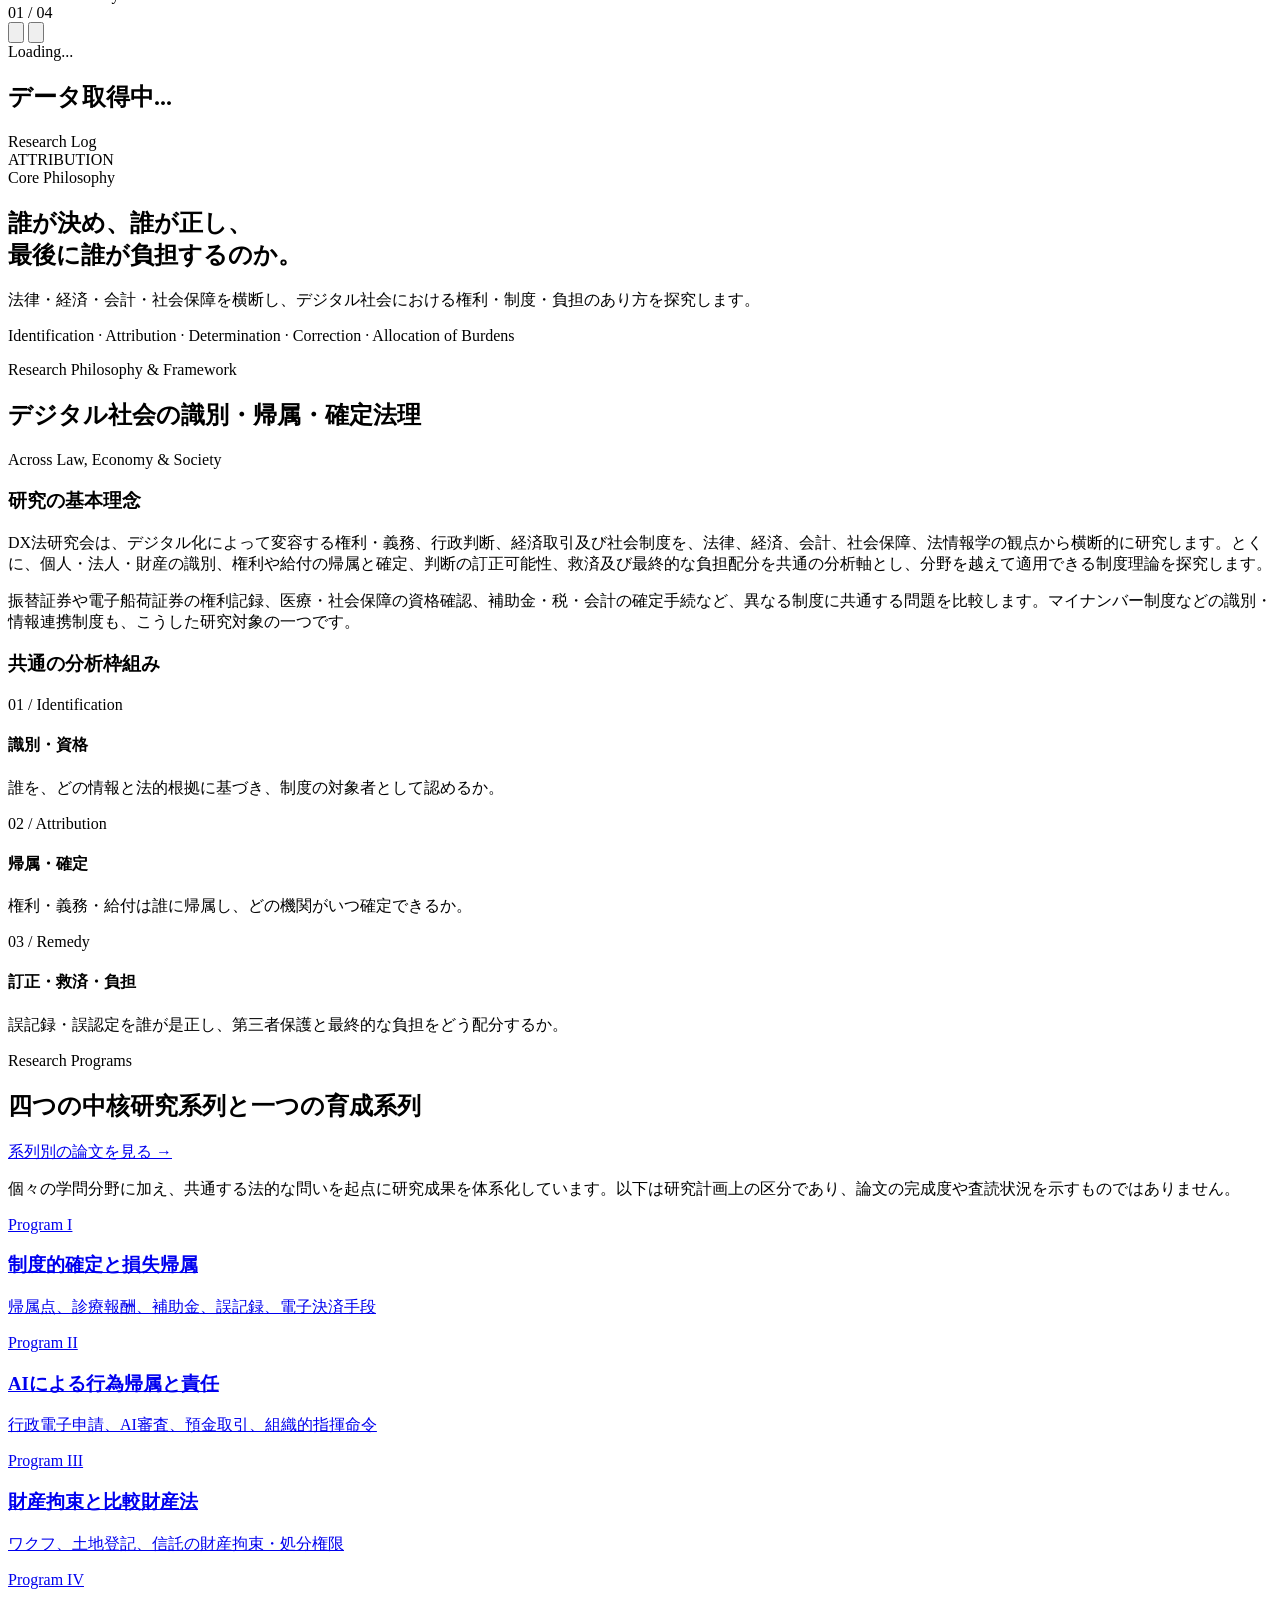
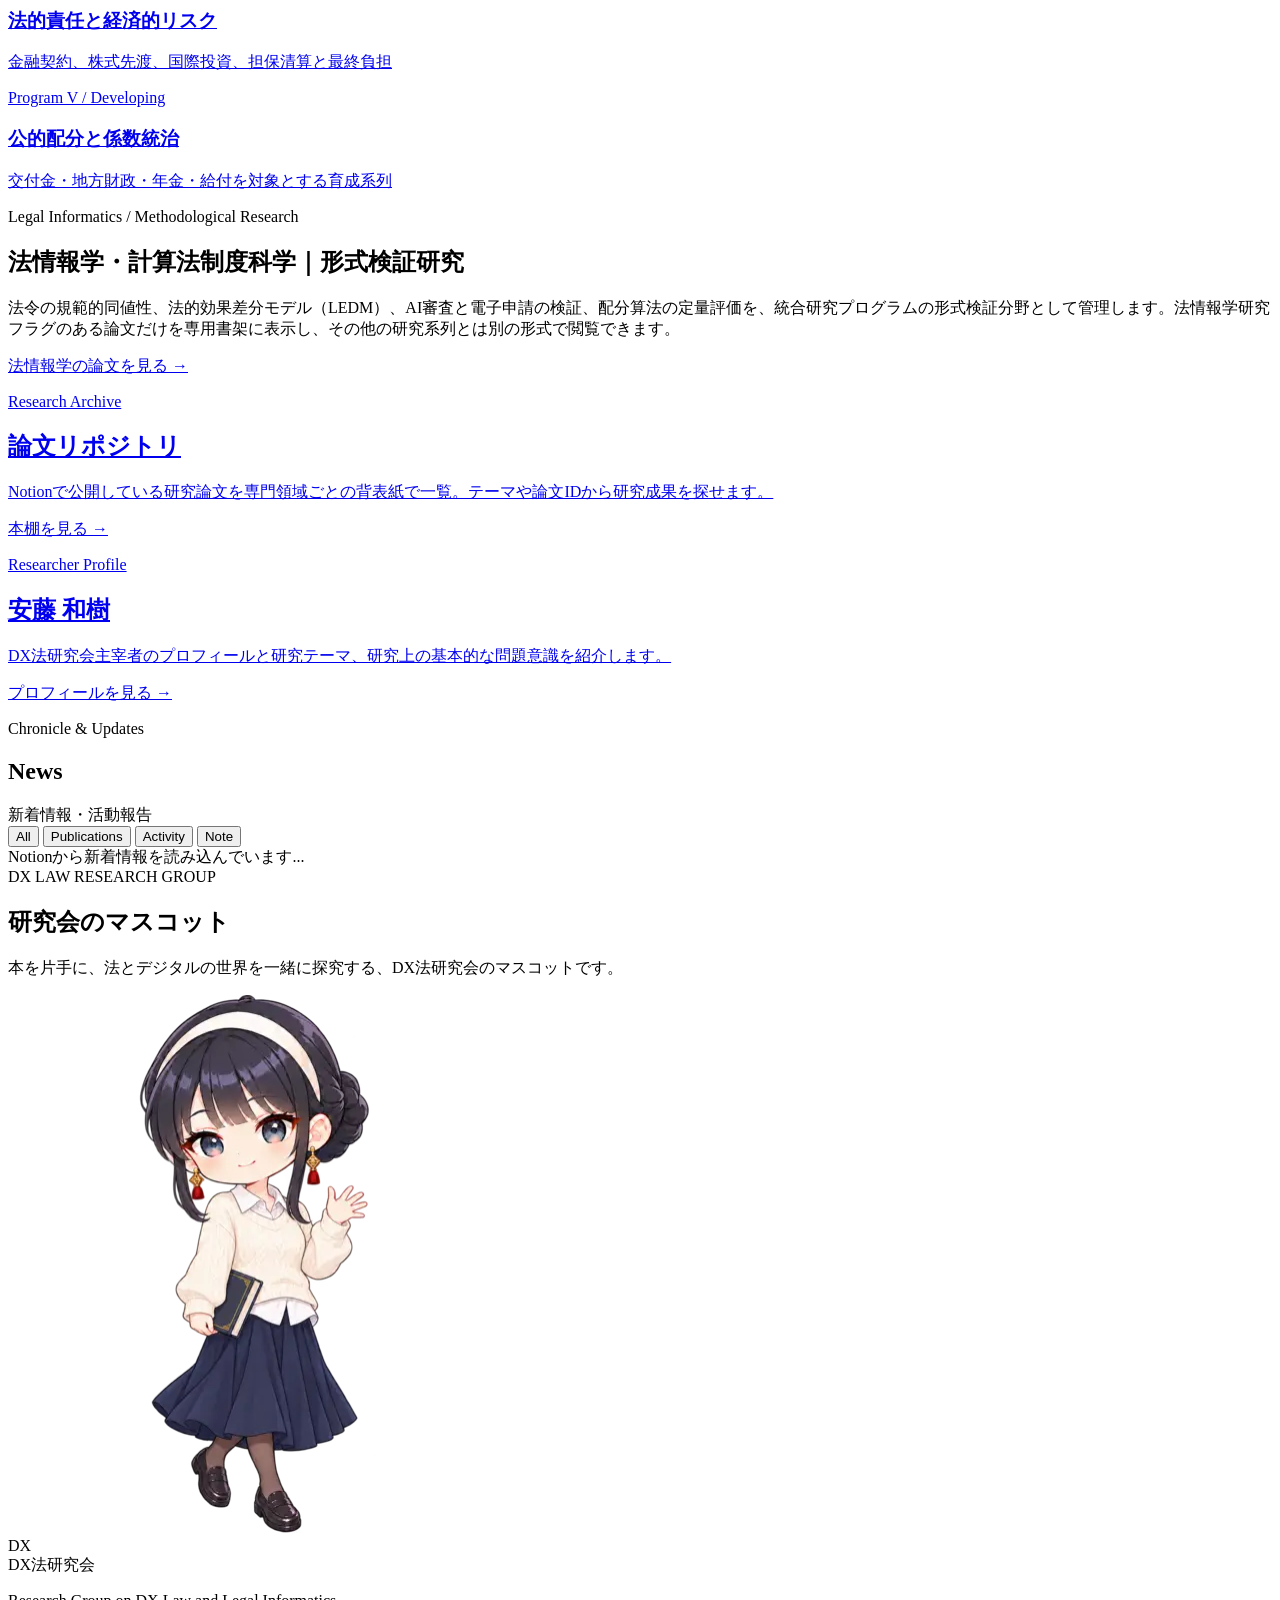
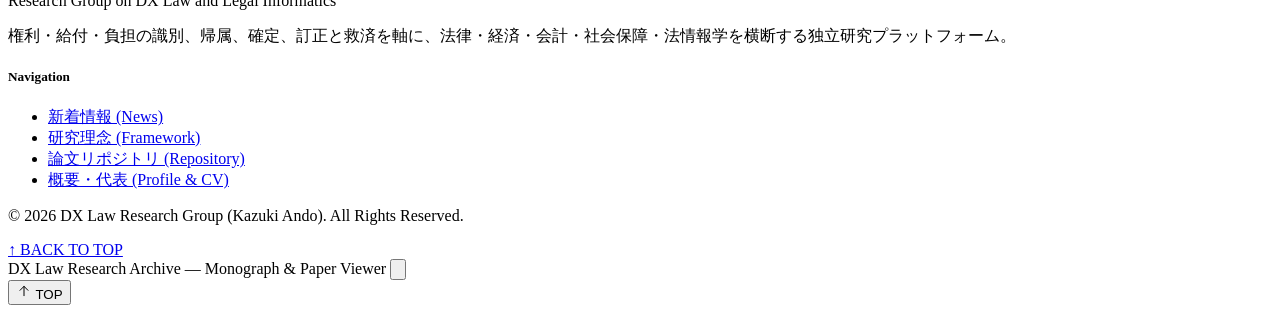
==== commit a4633880: "Align homepage legal-informatics wording with unified research program" ====
--- a/public/index.html
+++ b/public/index.html
@@ -371,8 +371,8 @@
           <div class="flex flex-col md:flex-row md:items-start md:justify-between gap-5">
             <div class="max-w-3xl">
               <span class="font-en italic text-sm text-academic-gold">Legal Informatics / Methodological Research</span>
-              <h2 id="legal-informatics-title" class="font-serif text-xl sm:text-2xl font-bold text-academic-navy mt-2">法情報学の独立研究プログラム</h2>
-              <p class="font-serif text-sm text-stone-600 leading-loose mt-3">法令の規範的同値性、法的効果差分モデル（LEDM）、AI審査と電子申請の検証、配分算法の定量評価を、独立した方法論研究として管理します。法情報学研究フラグのある論文だけを専用書架に表示し、その他の研究系列とは別の形式で閲覧できます。</p>
+              <h2 id="legal-informatics-title" class="font-serif text-xl sm:text-2xl font-bold text-academic-navy mt-2">法情報学・計算法制度科学｜形式検証研究</h2>
+              <p class="font-serif text-sm text-stone-600 leading-loose mt-3">法令の規範的同値性、法的効果差分モデル（LEDM）、AI審査と電子申請の検証、配分算法の定量評価を、統合研究プログラムの形式検証分野として管理します。法情報学研究フラグのある論文だけを専用書架に表示し、その他の研究系列とは別の形式で閲覧できます。</p>
             </div>
             <a href="/repository/#legal-informatics" class="inline-block shrink-0 border border-academic-navy bg-academic-navy px-5 py-3 text-white font-serif text-sm hover:bg-academic-deep transition text-center">法情報学の論文を見る →</a>
           </div>
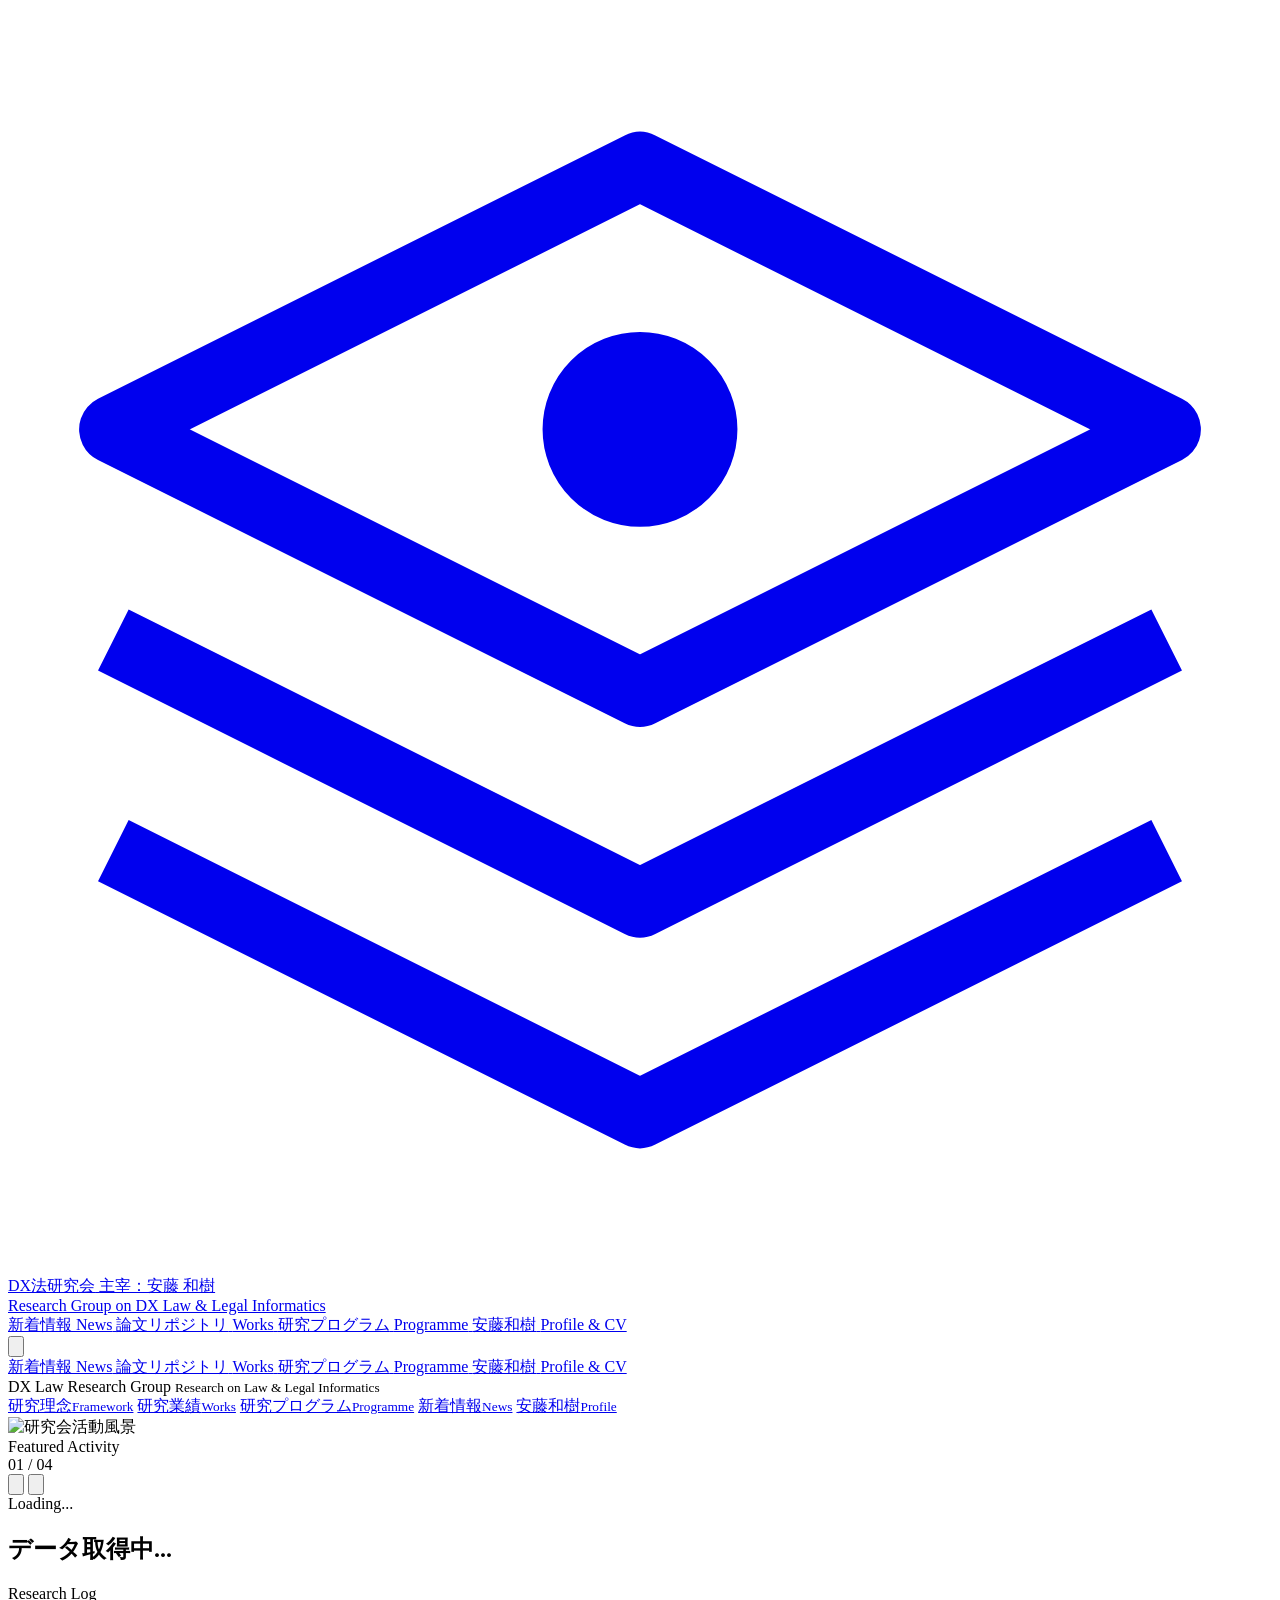
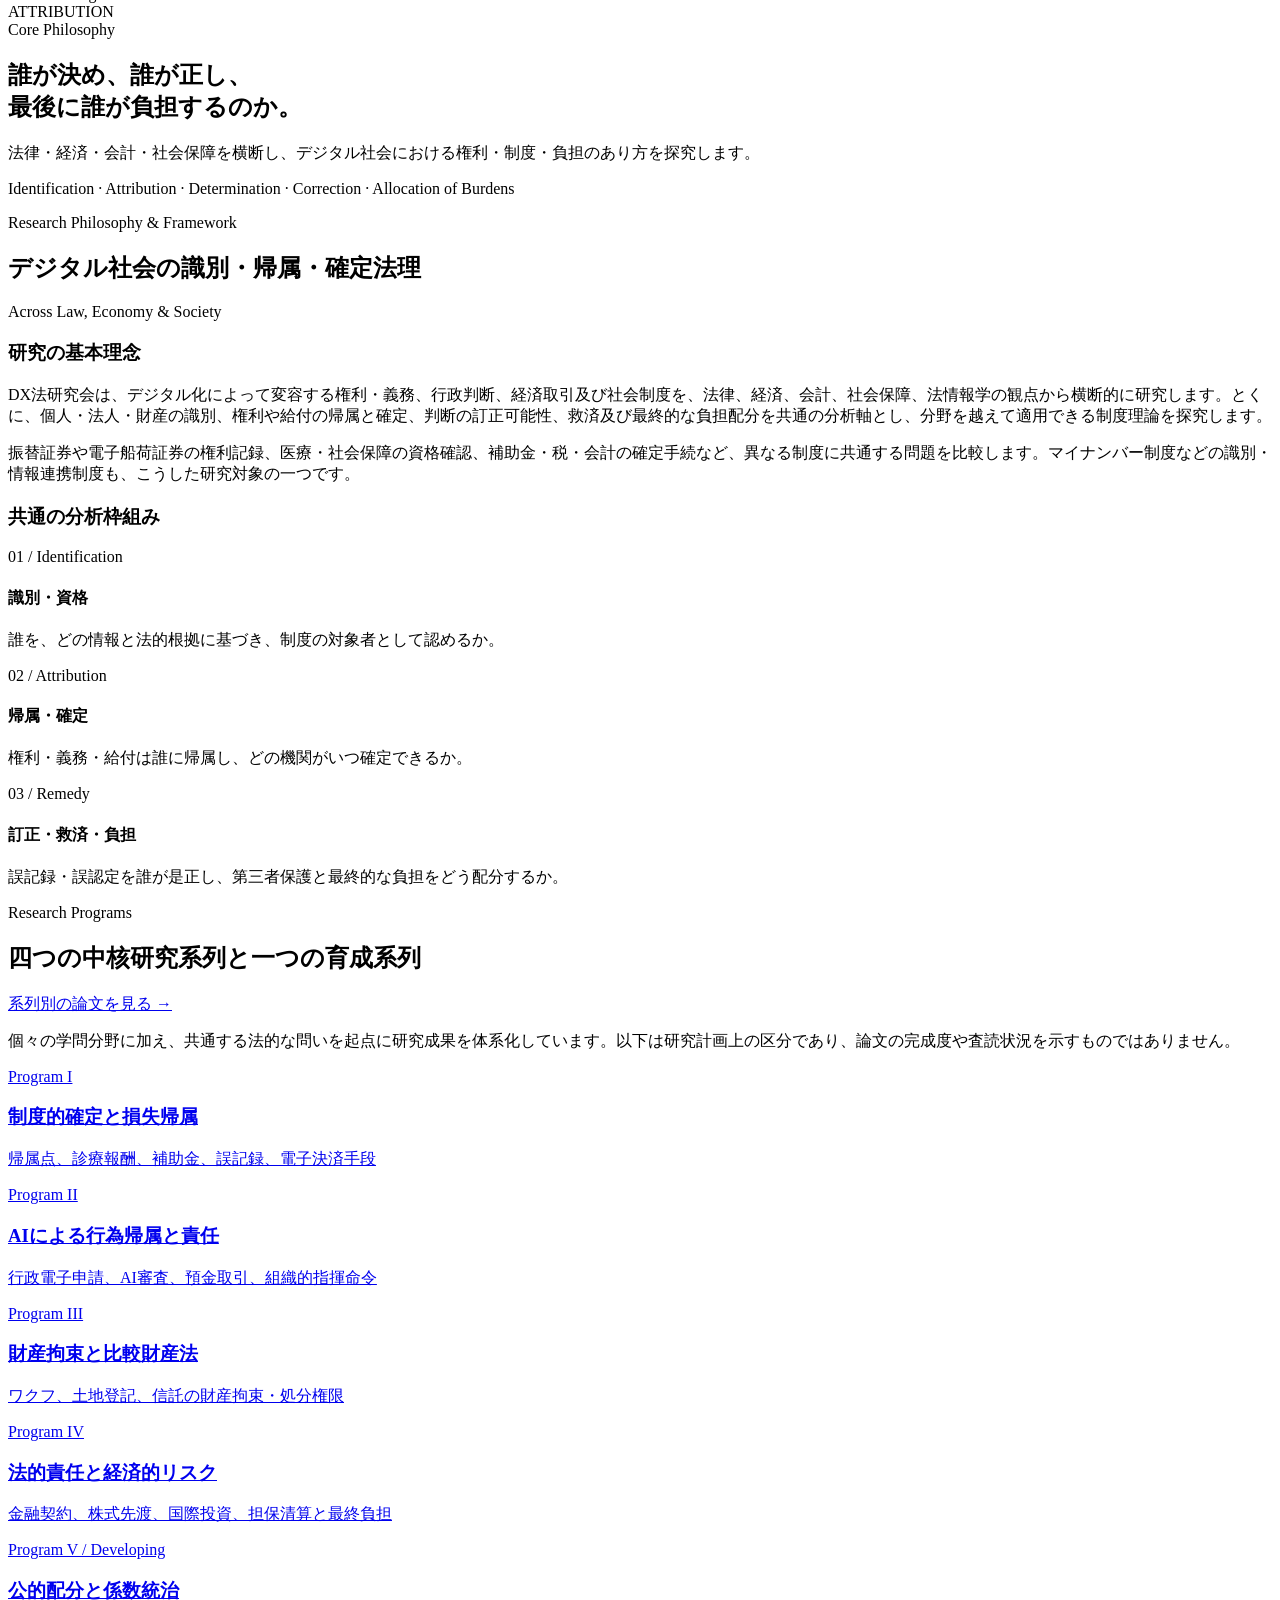
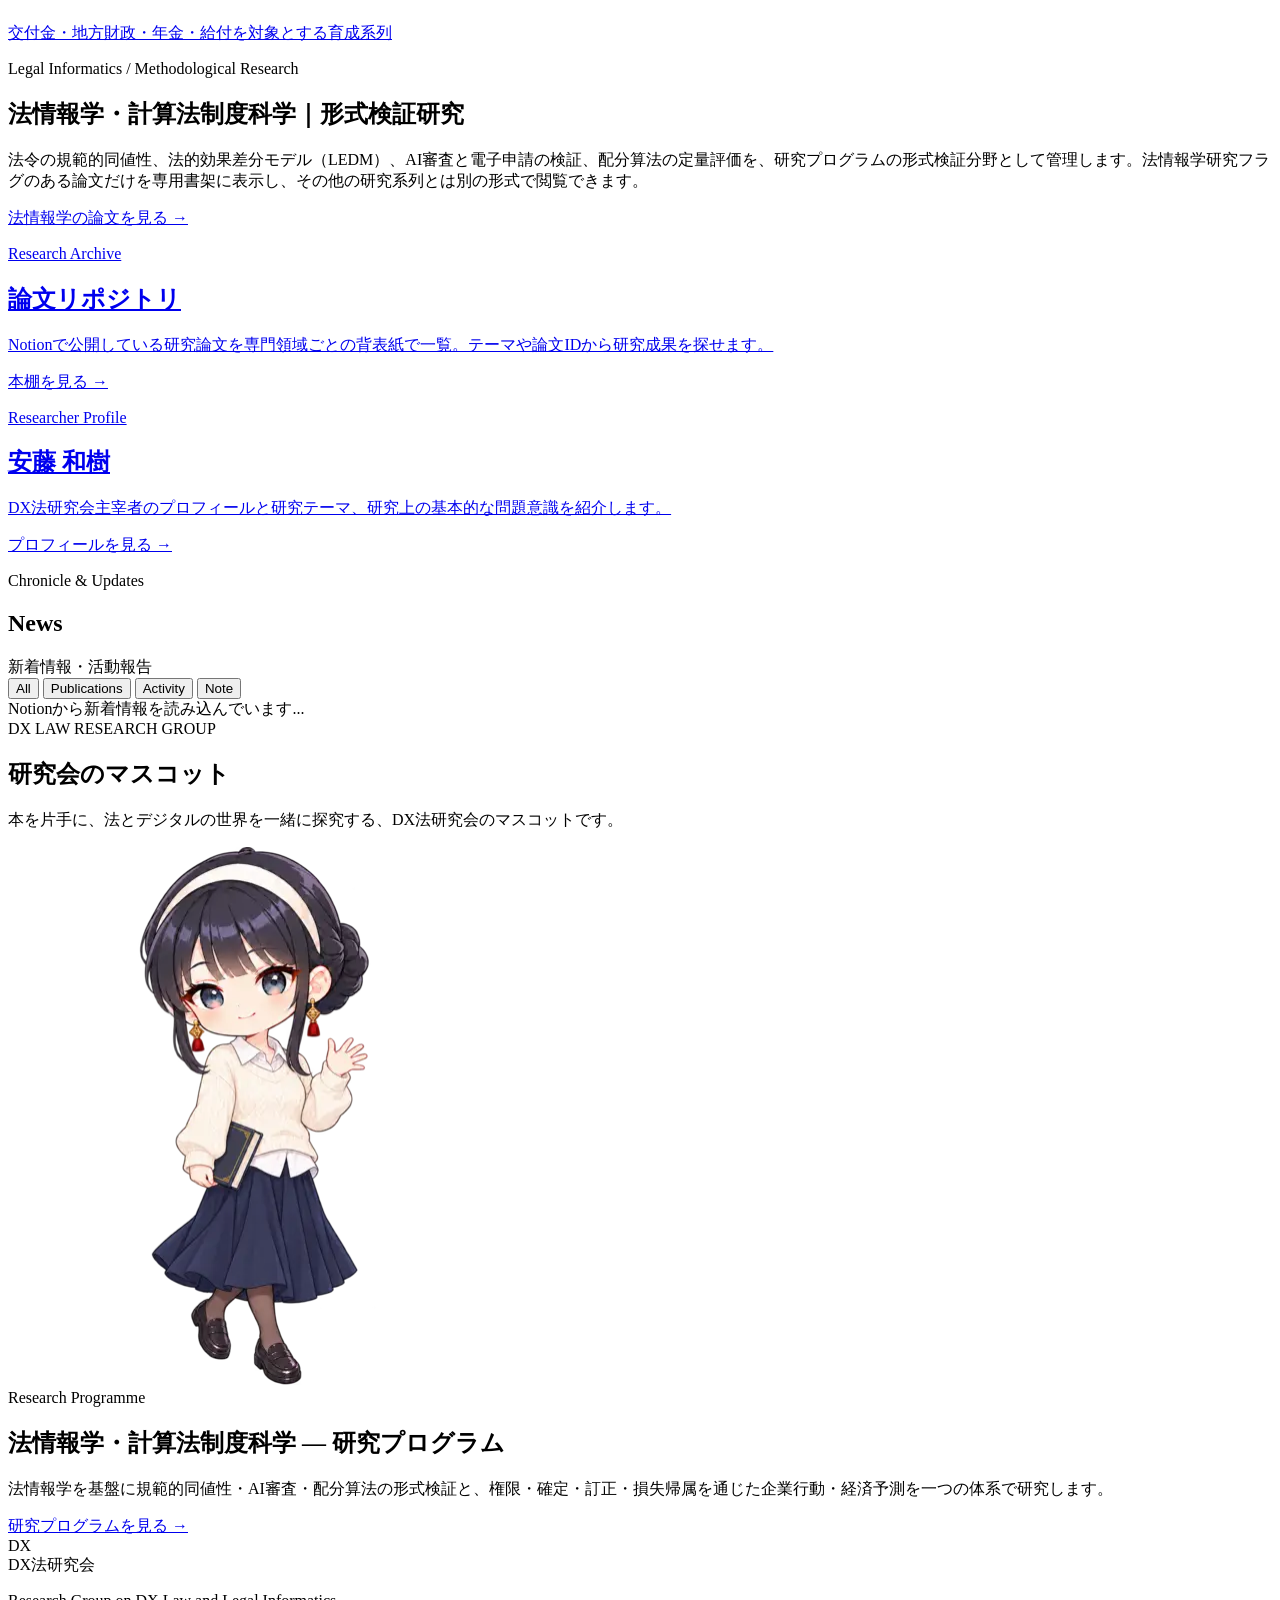
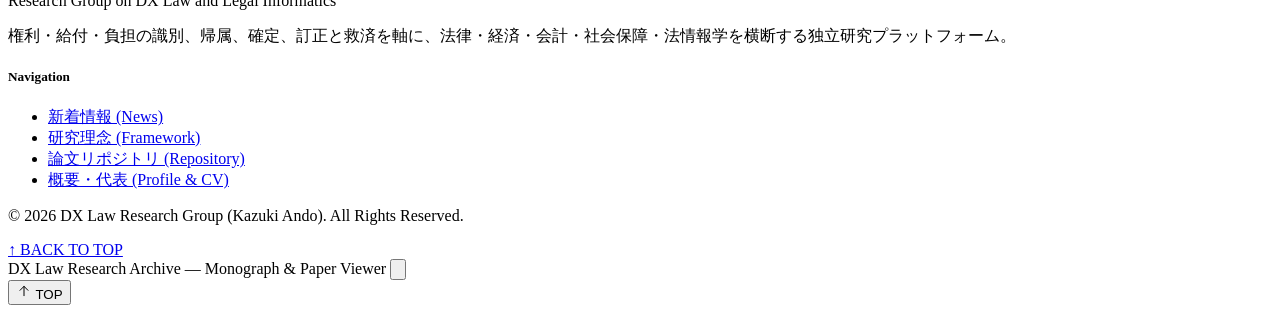
==== commit 3ee57290: "Move research programme banner to homepage bottom and remove combined wording" ====
--- a/public/index.html
+++ b/public/index.html
@@ -189,16 +189,6 @@
 
     <main class="max-w-6xl mx-auto px-4 sm:px-8 pt-10 pb-24 flex-1 w-full">
 
-      <!-- Research programme announcement -->
-      <section aria-label="法情報学・計算法制度科学の統合研究計画" class="mb-8 border border-academic-line bg-white/95 p-5 sm:p-7 flex flex-col md:flex-row md:items-center md:justify-between gap-5">
-        <div>
-          <span class="font-en text-[11px] tracking-[0.19em] uppercase text-academic-gold font-semibold">New Research Programme / 2026.11.19</span>
-          <h2 class="font-serif text-xl sm:text-2xl font-bold text-academic-navy mt-2">法情報学・計算法制度科学 ― 統合研究プログラム</h2>
-          <p class="text-xs sm:text-sm text-stone-600 leading-loose mt-2">法情報学を基盤に規範的同値性・AI審査・配分算法の形式検証と、権限・確定・訂正・損失帰属を通じた企業行動・経済予測を一つの体系で研究します。</p>
-        </div>
-        <a href="/research-program/" class="shrink-0 inline-flex items-center justify-center px-6 py-3 text-xs sm:text-sm bg-academic-navy text-white hover:bg-academic-deep transition font-serif">研究プログラムを見る →</a>
-      </section>
-
       <!-- Editorial Hero Slider -->
       <section class="mb-20">
         <div class="bg-white border border-academic-line shadow-sm relative">
@@ -372,7 +362,7 @@
             <div class="max-w-3xl">
               <span class="font-en italic text-sm text-academic-gold">Legal Informatics / Methodological Research</span>
               <h2 id="legal-informatics-title" class="font-serif text-xl sm:text-2xl font-bold text-academic-navy mt-2">法情報学・計算法制度科学｜形式検証研究</h2>
-              <p class="font-serif text-sm text-stone-600 leading-loose mt-3">法令の規範的同値性、法的効果差分モデル（LEDM）、AI審査と電子申請の検証、配分算法の定量評価を、統合研究プログラムの形式検証分野として管理します。法情報学研究フラグのある論文だけを専用書架に表示し、その他の研究系列とは別の形式で閲覧できます。</p>
+              <p class="font-serif text-sm text-stone-600 leading-loose mt-3">法令の規範的同値性、法的効果差分モデル（LEDM）、AI審査と電子申請の検証、配分算法の定量評価を、研究プログラムの形式検証分野として管理します。法情報学研究フラグのある論文だけを専用書架に表示し、その他の研究系列とは別の形式で閲覧できます。</p>
             </div>
             <a href="/repository/#legal-informatics" class="inline-block shrink-0 border border-academic-navy bg-academic-navy px-5 py-3 text-white font-serif text-sm hover:bg-academic-deep transition text-center">法情報学の論文を見る →</a>
           </div>
@@ -490,6 +480,18 @@
         <img src="[data-uri]" alt="本を持って手を振るDX法研究会のマスコット" width="480" height="538" loading="lazy">
       </section>
       
+
+
+
+      <!-- Research programme announcement -->
+      <section aria-label="法情報学・計算法制度科学の研究計画" class="mb-8 border border-academic-line bg-white/95 p-5 sm:p-7 flex flex-col md:flex-row md:items-center md:justify-between gap-5">
+        <div>
+          <span class="font-en text-[11px] tracking-[0.19em] uppercase text-academic-gold font-semibold">Research Programme</span>
+          <h2 class="font-serif text-xl sm:text-2xl font-bold text-academic-navy mt-2">法情報学・計算法制度科学 ― 研究プログラム</h2>
+          <p class="text-xs sm:text-sm text-stone-600 leading-loose mt-2">法情報学を基盤に規範的同値性・AI審査・配分算法の形式検証と、権限・確定・訂正・損失帰属を通じた企業行動・経済予測を一つの体系で研究します。</p>
+        </div>
+        <a href="/research-program/" class="shrink-0 inline-flex items-center justify-center px-6 py-3 text-xs sm:text-sm bg-academic-navy text-white hover:bg-academic-deep transition font-serif">研究プログラムを見る →</a>
+      </section>
 
 
     </main>
